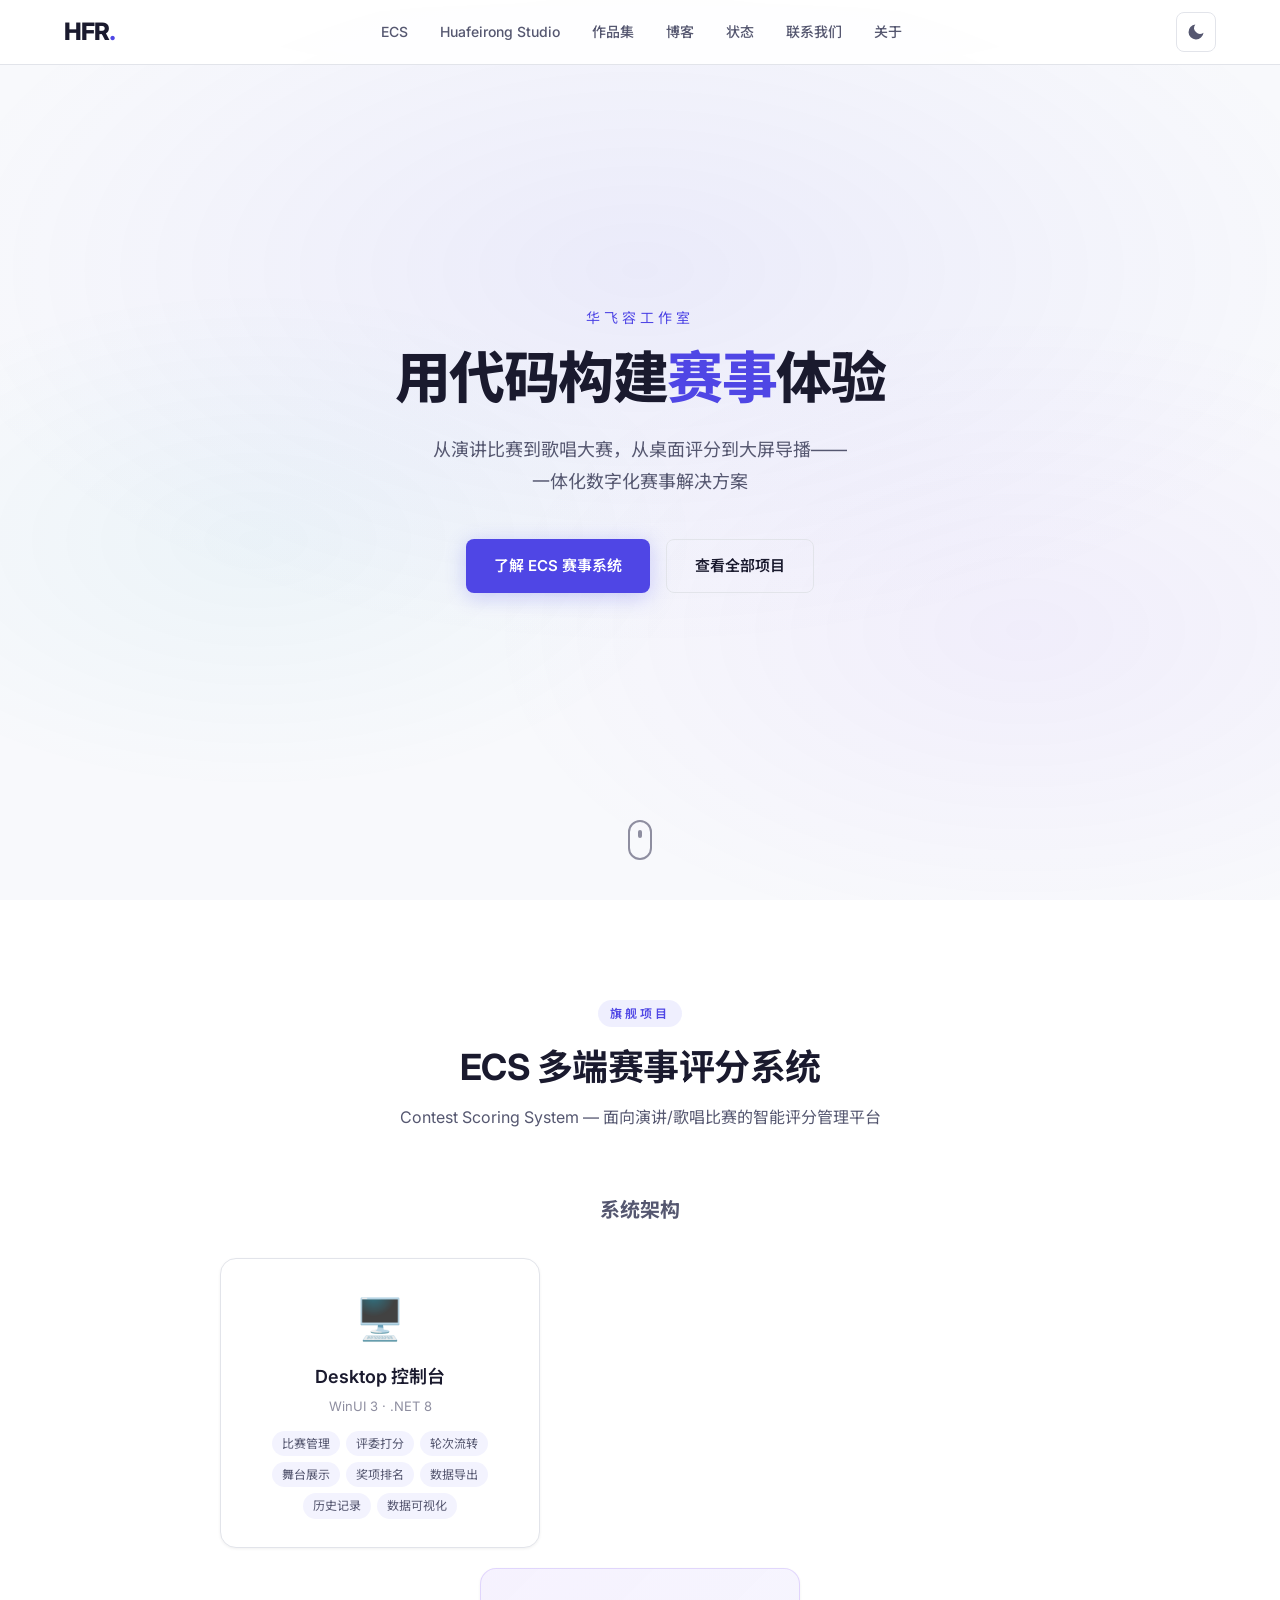
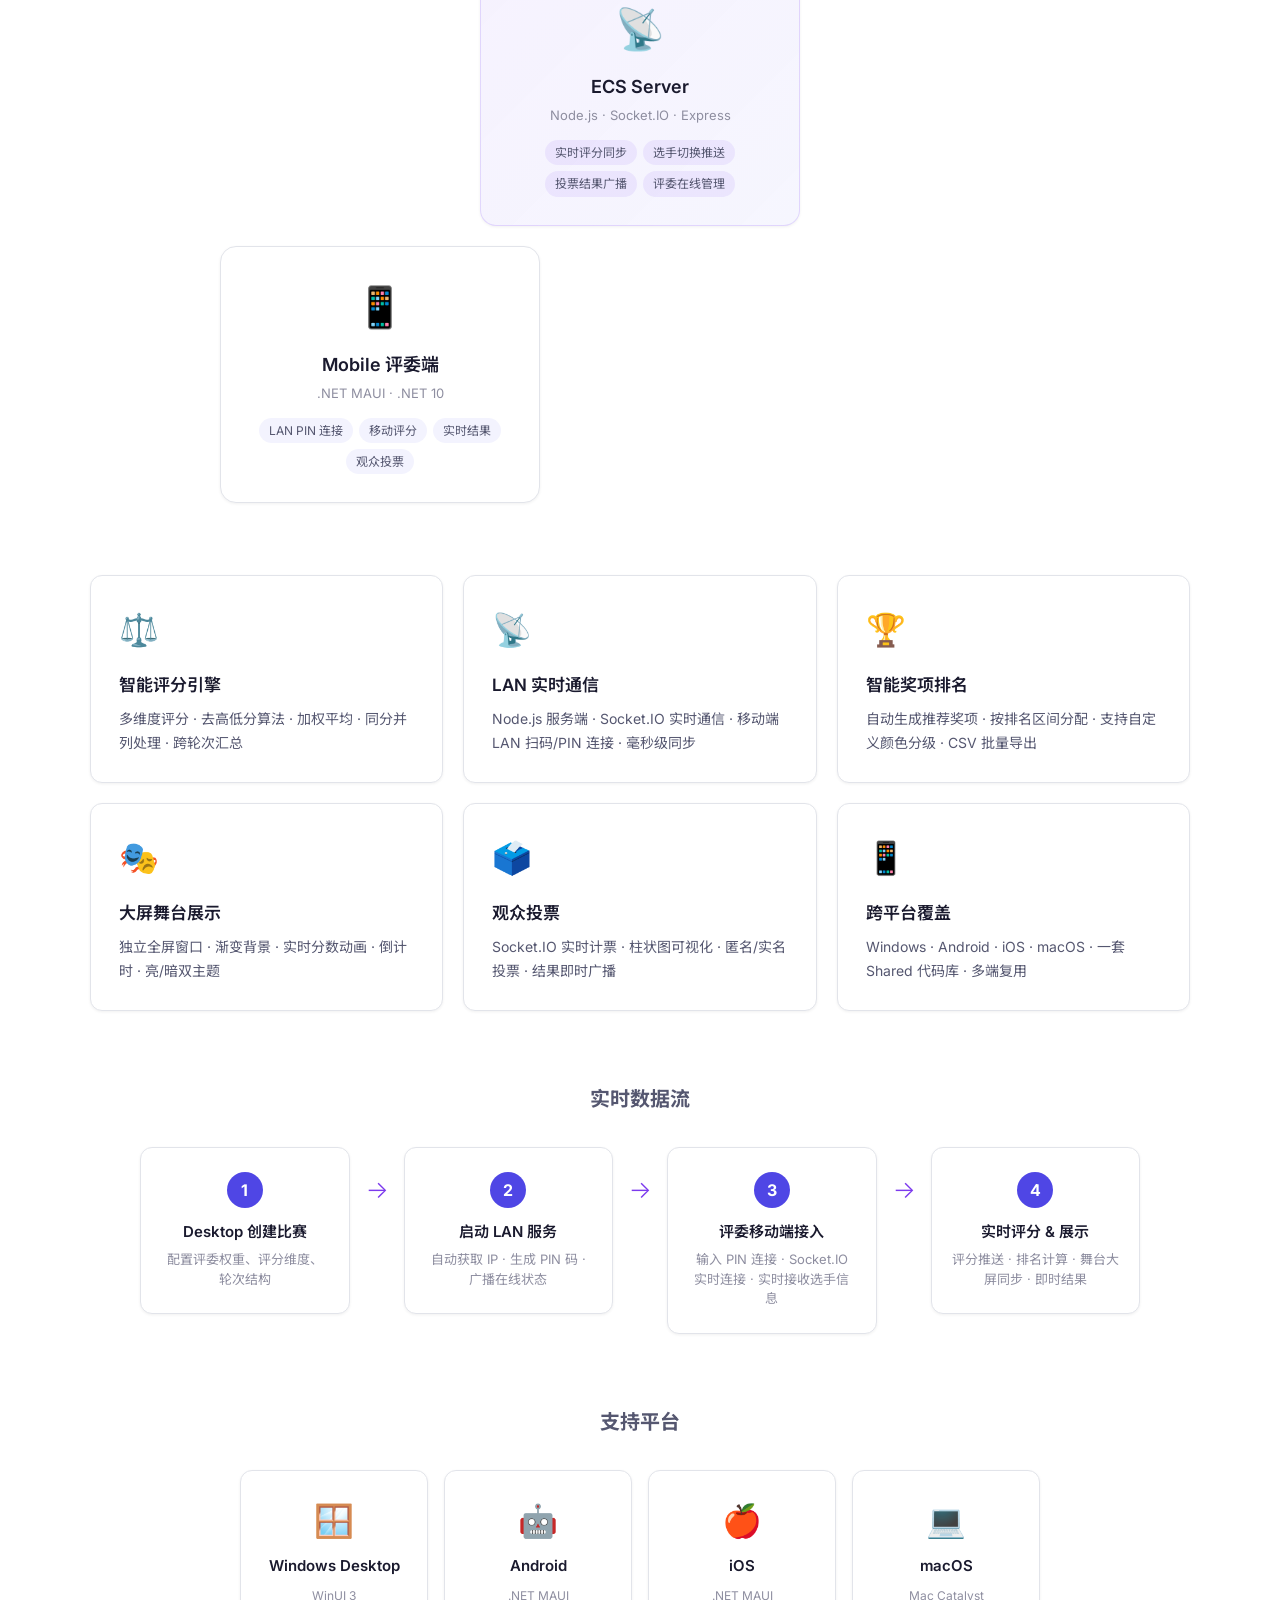
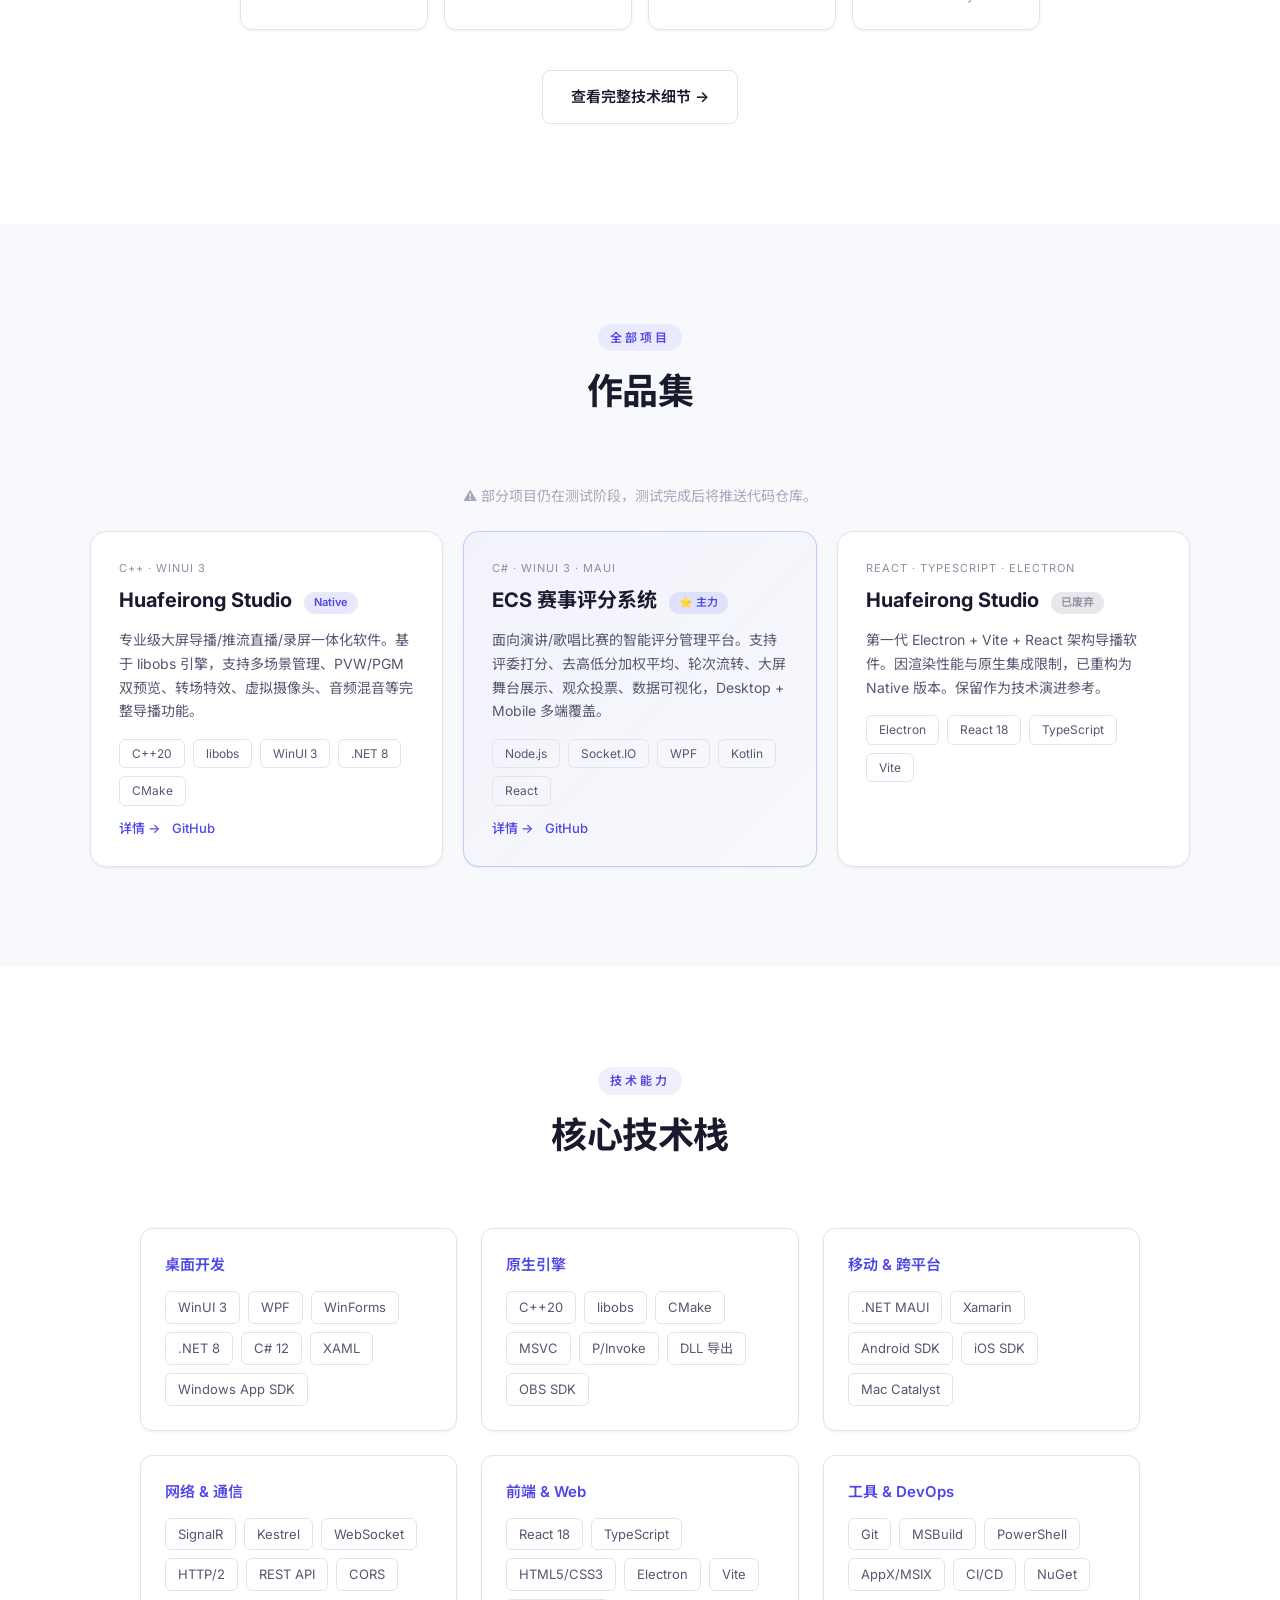
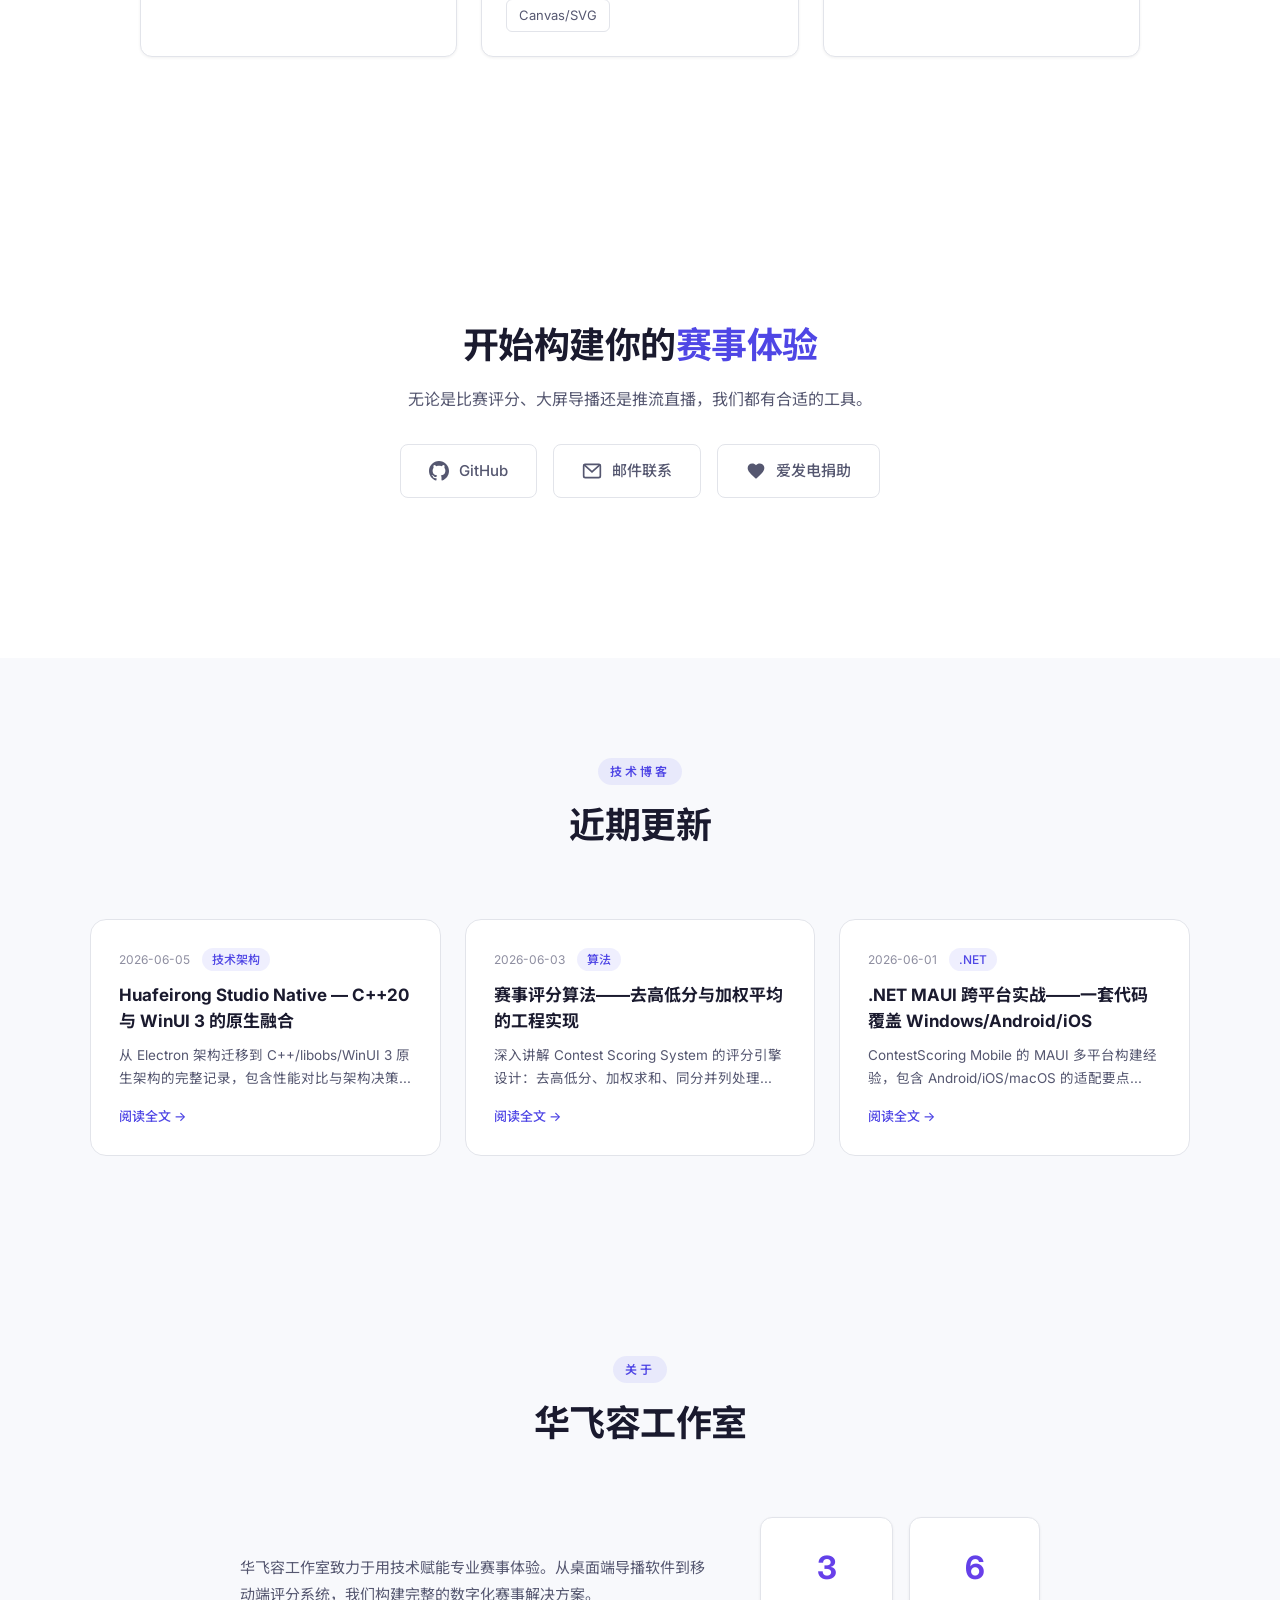
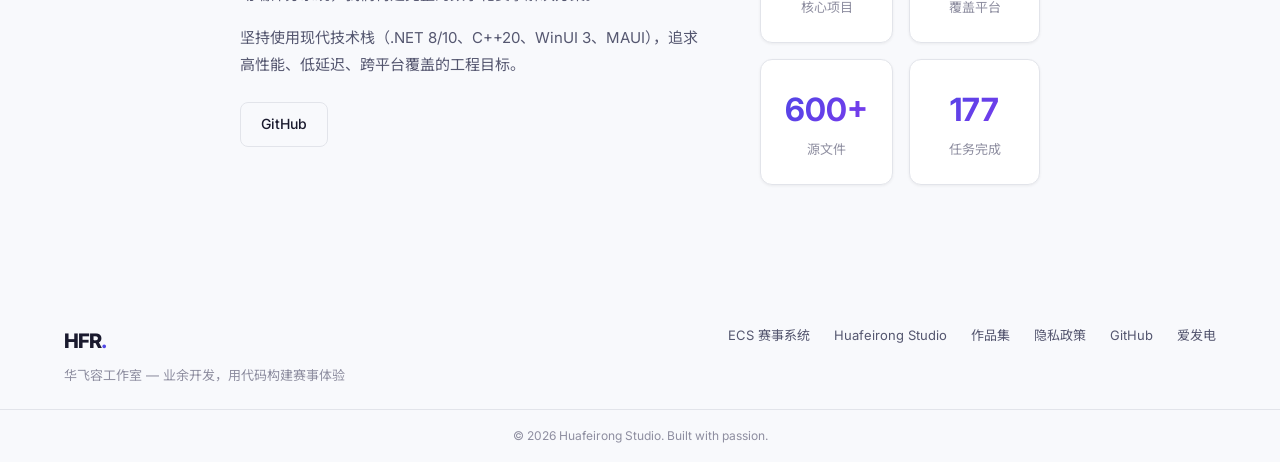
==== index.html @ 004c8f5c "fix: 更新所有 GitHub 链接为 huaronfei 账号，项目卡片添加 GitHub 链接" ====
﻿<!DOCTYPE html>
<html lang="zh-Hans-CN">
<head>
  <meta charset="UTF-8">
  <meta name="viewport" content="width=device-width, initial-scale=1.0">
  <meta name="theme-color" content="#6c63ff">
  <meta name="description" content="Huafeirong Studio — 华飞容工作室，业余开发的赛事评分系统 & 导播推流工具。ECS 多端评分、Huafeirong Studio 导播、跨平台覆盖。">
  <meta name="keywords" content="赛事评分,导播软件,ECS,Huafeirong Studio,WinUI 3,libobs,华飞容工作室">
  <meta name="author" content="Huafeirong Studio">
  <title>华飞容工作室 | Huafeirong Studio — 赛事数字化解决方案（业余开发）</title>

  <!-- Favicon -->
  <link rel="icon" type="image/svg+xml" href="assets/favicon.svg">
  <link rel="shortcut icon" href="/favicon.ico" type="image/x-icon">
  <link rel="apple-touch-icon" href="assets/icon-192x192.png">
  <link rel="manifest" href="/manifest.json">

  <!-- Open Graph -->
  <meta property="og:type" content="website">
  <meta property="og:title" content="华飞容工作室 | Huafeirong Studio">
  <meta property="og:description" content="业余开发的赛事评分系统 & 导播推流工具。ECS 多端评分、Huafeirong Studio 导播、跨平台覆盖。">
  <meta property="og:image" content="https://huafeirong.com/assets/og-image.svg">
  <meta property="og:url" content="https://huafeirong.com">
  <link rel="canonical" href="https://huafeirong.com">
  <meta property="og:site_name" content="Huafeirong Studio">

  <script type="application/ld+json">
  {
    "@context": "https://schema.org",
    "@type": "WebSite",
    "name": "华飞容工作室 | Huafeirong Studio",
    "url": "https://huafeirong.com",
    "description": "赛事数字化解决方案（业余开发）— 赛事评分系统 & 导播推流工具",
    "potentialAction": {
      "@type": "SearchAction",
      "target": "https://huafeirong.com/search?q={search_term_string}",
      "query-input": "required name=search_term_string"
    }
  }
  </script>

  <!-- Twitter Card -->
  <meta name="twitter:card" content="summary_large_image">
  <meta name="twitter:title" content="华飞容工作室 | Huafeirong Studio">
  <meta name="twitter:description" content="业余开发的赛事评分系统 & 导播推流工具。ECS 多端评分、Huafeirong Studio 导播。">
  <meta name="twitter:image" content="https://huafeirong.com/assets/og-image.svg">

  <link rel="stylesheet" href="css/style.css">
  <link rel="preconnect" href="https://fonts.googleapis.com">
  <link rel="preconnect" href="https://fonts.gstatic.com" crossorigin>
  <link href="https://fonts.googleapis.com/css2?family=Inter:wght@300;400;500;600;700;800&family=Noto+Sans+SC:wght@300;400;500;700;900&display=swap" rel="stylesheet">
</head>
<body>
  <!-- Navigation -->
  <nav id="nav">
    <div class="nav-inner">
      <a href="#hero" class="nav-logo">HFR<span class="accent">.</span></a>
      <div class="nav-links">
        <a href="ecs.html">ECS</a>
        <a href="studio.html">Huafeirong Studio</a>
        <a href="portfolio.html">作品集</a>
        <a href="blog/">博客</a>
        <a href="status.html">状态</a>
        <a href="contact.html">联系我们</a>
        <a href="#about">关于</a>
      </div>
      <button class="theme-toggle" id="themeToggle" aria-label="切换主题">
        <svg class="theme-icon-dark" width="20" height="20" viewBox="0 0 24 24" fill="none" stroke="currentColor" stroke-width="2"><circle cx="12" cy="12" r="5"/><line x1="12" y1="1" x2="12" y2="3"/><line x1="12" y1="21" x2="12" y2="23"/><line x1="4.22" y1="4.22" x2="5.64" y2="5.64"/><line x1="18.36" y1="18.36" x2="19.78" y2="19.78"/><line x1="1" y1="12" x2="3" y2="12"/><line x1="21" y1="12" x2="23" y2="12"/><line x1="4.22" y1="19.78" x2="5.64" y2="18.36"/><line x1="18.36" y1="5.64" x2="19.78" y2="4.22"/></svg>
        <svg class="theme-icon-light" width="20" height="20" viewBox="0 0 24 24" fill="currentColor" stroke="none"><path d="M21 12.79A9 9 0 1 1 11.21 3 7 7 0 0 0 21 12.79z"/></svg>
      </button>
      <button class="nav-toggle" id="navToggle" aria-label="菜单">
        <span></span><span></span><span></span>
      </button>
    </div>
  </nav>

  <!-- Hero -->
  <section id="hero">
    <div class="hero-bg"></div>
    <div class="hero-content">
      <p class="hero-greeting">华飞容工作室</p>
      <h1 class="hero-title">
        用代码构建<span class="gradient-text">赛事</span>体验
      </h1>
      <p class="hero-desc">
        从演讲比赛到歌唱大赛，从桌面评分到大屏导播——<br>
        一体化数字化赛事解决方案
      </p>
      <div class="hero-actions">
        <a href="ecs.html" class="btn-primary">了解 ECS 赛事系统</a>
        <a href="#projects" class="btn-secondary">查看全部项目</a>
      </div>
    </div>
    <div class="scroll-hint">
      <span></span>
    </div>
  </section>

  <!-- ECS Showcase -->
  <section id="ecs">
    <div class="section-header">
      <span class="section-tag">旗舰项目</span>
      <h2>ECS 多端赛事评分系统</h2>
      <p>Contest Scoring System — 面向演讲/歌唱比赛的智能评分管理平台</p>
    </div>

    <!-- Architecture Diagram -->
    <div class="ecs-arch">
      <h3>系统架构</h3>
      <div class="arch-diagram" id="archDiagram">
        <!-- Desktop -->
        <div class="arch-node arch-desktop">
          <div class="arch-icon">🖥️</div>
          <div class="arch-label">Desktop 控制台</div>
          <div class="arch-tech">WinUI 3 · .NET 8</div>
          <div class="arch-features">
            <span>比赛管理</span><span>评委打分</span><span>轮次流转</span>
            <span>舞台展示</span><span>奖项排名</span><span>数据导出</span>
            <span>历史记录</span><span>数据可视化</span>
          </div>
        </div>

        <!-- ECS Server -->
        <div class="arch-node arch-hub">
          <div class="arch-icon">📡</div>
          <div class="arch-label">ECS Server</div>
          <div class="arch-tech">Node.js · Socket.IO · Express</div>
          <div class="arch-features">
            <span>实时评分同步</span><span>选手切换推送</span>
            <span>投票结果广播</span><span>评委在线管理</span>
          </div>
        </div>

        <!-- Mobile -->
        <div class="arch-node arch-mobile">
          <div class="arch-icon">📱</div>
          <div class="arch-label">Mobile 评委端</div>
          <div class="arch-tech">.NET MAUI · .NET 10</div>
          <div class="arch-features">
            <span>LAN PIN 连接</span><span>移动评分</span>
            <span>实时结果</span><span>观众投票</span>
          </div>
        </div>

        <!-- Connections -->
        <svg class="arch-lines" viewBox="0 0 800 400" preserveAspectRatio="none">
          <path class="line-desktop-hub" d="M 210,200 Q 400,200 400,280" fill="none" stroke="url(#grad1)" stroke-width="2" stroke-dasharray="6,4"/>
          <path class="line-hub-mobile" d="M 400,320 Q 400,200 590,200" fill="none" stroke="url(#grad2)" stroke-width="2" stroke-dasharray="6,4"/>
          <defs>
            <linearGradient id="grad1" x1="0" y1="0" x2="1" y2="1">
              <stop offset="0%" stop-color="#6366f1"/>
              <stop offset="100%" stop-color="#8b5cf6"/>
            </linearGradient>
            <linearGradient id="grad2" x1="0" y1="0" x2="1" y2="0">
              <stop offset="0%" stop-color="#8b5cf6"/>
              <stop offset="100%" stop-color="#06b6d4"/>
            </linearGradient>
          </defs>
        </svg>
      </div>
    </div>

    <!-- Feature Grid -->
    <div class="ecs-features">
      <div class="feature-card">
        <div class="fc-icon">⚖️</div>
        <h4>智能评分引擎</h4>
        <p>多维度评分 · 去高低分算法 · 加权平均 · 同分并列处理 · 跨轮次汇总</p>
      </div>
      <div class="feature-card">
        <div class="fc-icon">📡</div>
        <h4>LAN 实时通信</h4>
        <p>Node.js 服务端 · Socket.IO 实时通信 · 移动端 LAN 扫码/PIN 连接 · 毫秒级同步</p>
      </div>
      <div class="feature-card">
        <div class="fc-icon">🏆</div>
        <h4>智能奖项排名</h4>
        <p>自动生成推荐奖项 · 按排名区间分配 · 支持自定义颜色分级 · CSV 批量导出</p>
      </div>
      <div class="feature-card">
        <div class="fc-icon">🎭</div>
        <h4>大屏舞台展示</h4>
        <p>独立全屏窗口 · 渐变背景 · 实时分数动画 · 倒计时 · 亮/暗双主题</p>
      </div>
      <div class="feature-card">
        <div class="fc-icon">🗳️</div>
        <h4>观众投票</h4>
        <p>Socket.IO 实时计票 · 柱状图可视化 · 匿名/实名投票 · 结果即时广播</p>
      </div>
      <div class="feature-card">
        <div class="fc-icon">📱</div>
        <h4>跨平台覆盖</h4>
        <p>Windows · Android · iOS · macOS · 一套 Shared 代码库 · 多端复用</p>
      </div>
    </div>

    <!-- Data Flow -->
    <div class="ecs-dataflow">
      <h3>实时数据流</h3>
      <div class="dataflow-timeline">
        <div class="df-step">
          <div class="df-num">1</div>
          <h4>Desktop 创建比赛</h4>
          <p>配置评委权重、评分维度、轮次结构</p>
        </div>
        <div class="df-arrow">→</div>
        <div class="df-step">
          <div class="df-num">2</div>
          <h4>启动 LAN 服务</h4>
          <p>自动获取 IP · 生成 PIN 码 · 广播在线状态</p>
        </div>
        <div class="df-arrow">→</div>
        <div class="df-step">
          <div class="df-num">3</div>
          <h4>评委移动端接入</h4>
          <p>输入 PIN 连接 · Socket.IO 实时连接 · 实时接收选手信息</p>
        </div>
        <div class="df-arrow">→</div>
        <div class="df-step">
          <div class="df-num">4</div>
          <h4>实时评分 & 展示</h4>
          <p>评分推送 · 排名计算 · 舞台大屏同步 · 即时结果</p>
        </div>
      </div>
    </div>

    <!-- Platform Matrix -->
    <div class="ecs-platforms">
      <h3>支持平台</h3>
      <div class="platform-grid">
        <div class="platform-item done">
          <div class="pl-icon">🪟</div>
          <span>Windows Desktop</span><small>WinUI 3</small>
        </div>
        <div class="platform-item done">
          <div class="pl-icon">🤖</div>
          <span>Android</span><small>.NET MAUI</small>
        </div>
        <div class="platform-item done">
          <div class="pl-icon">🍎</div>
          <span>iOS</span><small>.NET MAUI</small>
        </div>
        <div class="platform-item done">
          <div class="pl-icon">💻</div>
          <span>macOS</span><small>Mac Catalyst</small>
        </div>
      </div>
    </div>

    <div style="text-align:center; margin-top:40px">
      <a href="ecs.html" class="btn-secondary">查看完整技术细节 →</a>
    </div>
  </section>

  <!-- Projects -->
  <section id="projects">
    <div class="section-header">
      <span class="section-tag">全部项目</span>
      <h2>作品集</h2>
    </div>
    <p style="text-align:center;color:#9898b0;font-size:14px;margin:8px 0 24px;opacity:0.85">⚠️ 部分项目仍在测试阶段，测试完成后将推送代码仓库。</p>

    <div class="project-cards">
      <div class="project-card">
        <div class="pc-header">
          <div class="pc-tag">C++ · WinUI 3</div>
          <h3>Huafeirong Studio</h3>
          <span class="pc-badge">Native</span>
        </div>
        <p>专业级大屏导播/推流直播/录屏一体化软件。基于 libobs 引擎，支持多场景管理、PVW/PGM 双预览、转场特效、虚拟摄像头、音频混音等完整导播功能。</p>
        <div class="pc-stack">
          <span>C++20</span><span>libobs</span><span>WinUI 3</span><span>.NET 8</span><span>CMake</span>
        </div>
        <div class="pc-links">
          <a href="studio.html">详情 →</a>
          <a href="https://github.com/huarongfei/huafeirong-native" target="_blank">GitHub</a>
        </div>
      </div>

      <div class="project-card featured">
        <div class="pc-header">
          <div class="pc-tag">C# · WinUI 3 · MAUI</div>
          <h3>ECS 赛事评分系统</h3>
          <span class="pc-badge">⭐ 主力</span>
        </div>
        <p>面向演讲/歌唱比赛的智能评分管理平台。支持评委打分、去高低分加权平均、轮次流转、大屏舞台展示、观众投票、数据可视化，Desktop + Mobile 多端覆盖。</p>
        <div class="pc-stack">
          <span>Node.js</span><span>Socket.IO</span><span>WPF</span><span>Kotlin</span><span>React</span>
        </div>
        <div class="pc-links">
          <a href="ecs.html">详情 →</a>
          <a href="https://github.com/huarongfei/EventControlSystem" target="_blank">GitHub</a>
        </div>
      </div>

      <div class="project-card">
        <div class="pc-header">
          <div class="pc-tag">React · TypeScript · Electron</div>
          <h3>Huafeirong Studio</h3>
          <span class="pc-badge old">已废弃</span>
        </div>
        <p>第一代 Electron + Vite + React 架构导播软件。因渲染性能与原生集成限制，已重构为 Native 版本。保留作为技术演进参考。</p>
        <div class="pc-stack">
          <span>Electron</span><span>React 18</span><span>TypeScript</span><span>Vite</span>
        </div>
      </div>
    </div>
  </section>

  <!-- Tech Stack -->
  <section id="tech">
    <div class="section-header">
      <span class="section-tag">技术能力</span>
      <h2>核心技术栈</h2>
    </div>
    <div class="tech-grid">
      <div class="tech-group">
        <h4>桌面开发</h4>
        <div class="tech-items">
          <span>WinUI 3</span><span>WPF</span><span>WinForms</span><span>.NET 8</span>
          <span>C# 12</span><span>XAML</span><span>Windows App SDK</span>
        </div>
      </div>
      <div class="tech-group">
        <h4>原生引擎</h4>
        <div class="tech-items">
          <span>C++20</span><span>libobs</span><span>CMake</span><span>MSVC</span>
          <span>P/Invoke</span><span>DLL 导出</span><span>OBS SDK</span>
        </div>
      </div>
      <div class="tech-group">
        <h4>移动 & 跨平台</h4>
        <div class="tech-items">
          <span>.NET MAUI</span><span>Xamarin</span><span>Android SDK</span>
          <span>iOS SDK</span><span>Mac Catalyst</span>
        </div>
      </div>
      <div class="tech-group">
        <h4>网络 & 通信</h4>
        <div class="tech-items">
          <span>SignalR</span><span>Kestrel</span><span>WebSocket</span>
          <span>HTTP/2</span><span>REST API</span><span>CORS</span>
        </div>
      </div>
      <div class="tech-group">
        <h4>前端 & Web</h4>
        <div class="tech-items">
          <span>React 18</span><span>TypeScript</span><span>HTML5/CSS3</span>
          <span>Electron</span><span>Vite</span><span>Canvas/SVG</span>
        </div>
      </div>
      <div class="tech-group">
        <h4>工具 & DevOps</h4>
        <div class="tech-items">
          <span>Git</span><span>MSBuild</span><span>PowerShell</span>
          <span>AppX/MSIX</span><span>CI/CD</span><span>NuGet</span>
        </div>
      </div>
    </div>
  </section>

  <!-- Contact CTA -->
  <section id="contact">
    <div class="contact-cta">
      <h2>开始构建你的<span class="gradient-text">赛事体验</span></h2>
      <p>无论是比赛评分、大屏导播还是推流直播，我们都有合适的工具。</p>
      <div class="contact-links">
        <a href="https://github.com/huarongfei" target="_blank" class="contact-link">
          <svg width="20" height="20" viewBox="0 0 24 24" fill="currentColor"><path d="M12 0c-6.626 0-12 5.373-12 12 0 5.302 3.438 9.8 8.207 11.387.599.111.793-.261.793-.577v-2.234c-3.338.726-4.033-1.416-4.033-1.416-.546-1.387-1.333-1.756-1.333-1.756-1.089-.745.083-.729.083-.729 1.205.084 1.839 1.237 1.839 1.237 1.07 1.834 2.807 1.304 3.492.997.107-.775.418-1.305.762-1.604-2.665-.305-5.467-1.334-5.467-5.931 0-1.311.469-2.381 1.236-3.221-.124-.303-.535-1.524.117-3.176 0 0 1.008-.322 3.301 1.23.957-.266 1.983-.399 3.003-.404 1.02.005 2.047.138 3.006.404 2.291-1.552 3.297-1.23 3.297-1.23.653 1.653.242 2.874.118 3.176.77.84 1.235 1.911 1.235 3.221 0 4.609-2.807 5.624-5.479 5.921.43.372.823 1.102.823 2.222v3.293c0 .319.192.694.801.576 4.765-1.589 8.199-6.086 8.199-11.386 0-6.627-5.373-12-12-12z"/></svg>
          GitHub
        </a>
        <a href="mailto:koudaima@huafeirong.com" class="contact-link">
          <svg width="20" height="20" viewBox="0 0 24 24" fill="none" stroke="currentColor" stroke-width="2"><rect x="2" y="4" width="20" height="16" rx="2"/><path d="M22 4L12 13 2 4"/></svg>
          邮件联系
        </a>
        <a href="https://ifdian.net/a/huafeirong" target="_blank" class="contact-link">
          <svg width="20" height="20" viewBox="0 0 24 24" fill="currentColor"><path d="M12 21.35l-1.45-1.32C5.4 15.36 2 12.28 2 8.5 2 5.42 4.42 3 7.5 3c1.74 0 3.41.81 4.5 2.09C13.09 3.81 14.76 3 16.5 3 19.58 3 22 5.42 22 8.5c0 3.78-3.4 6.86-8.55 11.54L12 21.35z"/></svg>
          爱发电捐助
        </a>
      </div>
    </div>
  </section>

  <!-- Blog -->
  <section id="blog">
    <div class="section-header">
      <span class="section-tag">技术博客</span>
      <h2>近期更新</h2>
    </div>
    <div class="blog-grid">
      <a href="blog/huafeirong-native-architecture.html" class="blog-card">
        <div class="bc-meta">
          <span class="bc-date">2026-06-05</span>
          <span class="bc-tag">技术架构</span>
        </div>
        <h3 class="bc-title">Huafeirong Studio Native — C++20 与 WinUI 3 的原生融合</h3>
        <p class="bc-excerpt">从 Electron 架构迁移到 C++/libobs/WinUI 3 原生架构的完整记录，包含性能对比与架构决策...</p>
        <span class="bc-read">阅读全文 →</span>
      </a>
      <a href="blog/scoring-algorithm.html" class="blog-card">
        <div class="bc-meta">
          <span class="bc-date">2026-06-03</span>
          <span class="bc-tag">算法</span>
        </div>
        <h3 class="bc-title">赛事评分算法——去高低分与加权平均的工程实现</h3>
        <p class="bc-excerpt">深入讲解 Contest Scoring System 的评分引擎设计：去高低分、加权求和、同分并列处理...</p>
        <span class="bc-read">阅读全文 →</span>
      </a>
      <a href="blog/dotnet-maui-cross-platform.html" class="blog-card">
        <div class="bc-meta">
          <span class="bc-date">2026-06-01</span>
          <span class="bc-tag">.NET</span>
        </div>
        <h3 class="bc-title">.NET MAUI 跨平台实战——一套代码覆盖 Windows/Android/iOS</h3>
        <p class="bc-excerpt">ContestScoring Mobile 的 MAUI 多平台构建经验，包含 Android/iOS/macOS 的适配要点...</p>
        <span class="bc-read">阅读全文 →</span>
      </a>
    </div>
  </section>

  <!-- About -->
  <section id="about">
    <div class="section-header">
      <span class="section-tag">关于</span>
      <h2>华飞容工作室</h2>
    </div>
    <div class="about-content">
      <div class="about-text">
        <p>华飞容工作室致力于用技术赋能专业赛事体验。从桌面端导播软件到移动端评分系统，我们构建完整的数字化赛事解决方案。</p>
        <p>坚持使用现代技术栈（.NET 8/10、C++20、WinUI 3、MAUI），追求高性能、低延迟、跨平台覆盖的工程目标。</p>
        <div class="about-links">
          <a href="https://github.com/huarongfei" target="_blank" class="about-link">GitHub</a>
        </div>
      </div>
      <div class="about-stats">
        <div class="stat"><strong>3</strong><span>核心项目</span></div>
        <div class="stat"><strong>6</strong><span>覆盖平台</span></div>
        <div class="stat"><strong>600+</strong><span>源文件</span></div>
        <div class="stat"><strong>177</strong><span>任务完成</span></div>
      </div>
    </div>
  </section>

  <!-- Footer -->
  <footer>
    <div class="footer-inner">
      <div class="footer-brand">
        <span class="footer-logo">HFR<span class="accent">.</span></span>
        <p>华飞容工作室 — 业余开发，用代码构建赛事体验</p>
      </div>
      <div class="footer-links">
        <a href="ecs.html">ECS 赛事系统</a>
        <a href="studio.html">Huafeirong Studio</a>
        <a href="portfolio.html">作品集</a>
        <a href="privacy.html">隐私政策</a>
        <a href="https://github.com/huarongfei" target="_blank">GitHub</a>
        <a href="https://ifdian.net/a/huafeirong" target="_blank">爱发电</a>
      </div>
    </div>
    <div class="footer-bottom">
      <p>&copy; 2026 Huafeirong Studio. Built with passion.</p>
    </div>
  </footer>

  <script src="js/main.js"></script>
</body>
</html>
---- css/style.css ----
/* === Reset & Base === */
*, *::before, *::after { box-sizing: border-box; margin: 0; padding: 0; }

:root {
  --bg-primary: #0a0a0f;
  --bg-secondary: #111118;
  --bg-card: #16161f;
  --bg-card-hover: #1c1c28;
  --border: #252536;
  --text-primary: #e8e8ed;
  --text-secondary: #9898b0;
  --text-muted: #686880;
  --accent: #6366f1;
  --accent2: #8b5cf6;
  --accent3: #06b6d4;
  --accent4: #f59e0b;
  --green: #22c55e;
  --red: #ef4444;
  --radius: 12px;
  --radius-lg: 16px;
  --font: 'Inter', 'Noto Sans SC', -apple-system, sans-serif;
}

@media (prefers-reduced-motion: no-preference) {
  html { scroll-behavior: smooth; }
}

body {
  font-family: var(--font);
  background: var(--bg-primary);
  color: var(--text-primary);
  line-height: 1.6;
  overflow-x: hidden;
}

a { color: inherit; text-decoration: none; }
img { max-width: 100%; display: block; }

/* === Navigation === */
#nav {
  position: fixed; top: 0; left: 0; right: 0; z-index: 100;
  background: rgba(10,10,15,0.85); backdrop-filter: blur(20px);
  border-bottom: 1px solid var(--border);
  transition: transform 0.3s;
}
#nav.hidden { transform: translateY(-100%); }

.nav-inner {
  max-width: 1200px; margin: 0 auto; padding: 0 24px;
  height: 64px; display: flex; align-items: center; justify-content: space-between;
}
.nav-logo {
  font-size: 24px; font-weight: 800; letter-spacing: -1px;
}
.nav-logo .accent { color: var(--accent); }
.nav-links { display: flex; gap: 32px; }
.nav-links a {
  font-size: 14px; font-weight: 500; color: var(--text-secondary);
  transition: color 0.2s; position: relative;
}
.nav-links a:hover, .nav-links a.active { color: var(--text-primary); }
.nav-links a.active::after {
  content: ''; position: absolute; bottom: -4px; left: 0; right: 0;
  height: 2px; background: var(--accent); border-radius: 1px;
}

.nav-toggle { display: none; background: none; border: none; cursor: pointer; flex-direction: column; gap: 5px; }
.nav-toggle span { display: block; width: 24px; height: 2px; background: var(--text-primary); border-radius: 1px; transition: 0.3s; }

/* === Hero === */
#hero {
  min-height: 100vh; display: flex; align-items: center; justify-content: center;
  position: relative; overflow: hidden; padding: 100px 24px;
}
.hero-bg {
  position: absolute; inset: 0;
  background: radial-gradient(80% 60% at 50% 30%, rgba(99,102,241,0.12), transparent 70%),
              radial-gradient(60% 50% at 80% 70%, rgba(139,92,246,0.08), transparent 70%),
              radial-gradient(50% 40% at 20% 60%, rgba(6,182,212,0.06), transparent 70%);
}
.hero-content { position: relative; z-index: 1; text-align: center; max-width: 720px; }
.hero-greeting { font-size: 14px; color: var(--accent); text-transform: uppercase; letter-spacing: 4px; margin-bottom: 16px; }
.hero-title { font-size: 56px; font-weight: 800; line-height: 1.15; margin-bottom: 24px; letter-spacing: -1.5px; }
.gradient-text {
  background: linear-gradient(135deg, var(--accent), var(--accent2), var(--accent3));
  -webkit-background-clip: text; -webkit-text-fill-color: transparent; background-clip: text;
}
.hero-desc { font-size: 18px; color: var(--text-secondary); line-height: 1.8; margin-bottom: 40px; }

.hero-actions { display: flex; gap: 16px; justify-content: center; flex-wrap: wrap; }
.btn-primary, .btn-secondary {
  display: inline-flex; align-items: center; padding: 14px 28px; border-radius: 8px;
  font-size: 15px; font-weight: 600; transition: all 0.25s; cursor: pointer;
}
.btn-primary { background: var(--accent); color: #fff; box-shadow: 0 4px 20px rgba(99,102,241,0.3); }
.btn-primary:hover { background: #7577f5; transform: translateY(-1px); box-shadow: 0 6px 28px rgba(99,102,241,0.4); }
.btn-secondary {
  background: transparent; color: var(--text-primary); border: 1.5px solid var(--border);
}
.btn-secondary:hover { border-color: var(--accent); color: var(--accent); }

.scroll-hint {
  position: absolute; bottom: 40px; left: 50%; transform: translateX(-50%);
  display: flex; flex-direction: column; align-items: center; gap: 8px; animation: bounce 2s infinite;
}
.scroll-hint span {
  width: 24px; height: 40px; border: 2px solid var(--text-muted); border-radius: 12px; position: relative;
}
.scroll-hint span::after {
  content: ''; position: absolute; top: 8px; left: 50%; transform: translateX(-50%);
  width: 4px; height: 8px; background: var(--text-muted); border-radius: 2px; animation: scroll-dot 2s infinite;
}
@keyframes bounce { 0%,100%{transform:translateX(-50%) translateY(0)} 50%{transform:translateX(-50%) translateY(8px)} }
@keyframes scroll-dot { 0%,100%{opacity:1;top:8px} 50%{opacity:0;top:20px} }

/* === Section Common === */
section { padding: 100px 24px; }
.section-header { text-align: center; margin-bottom: 64px; }
.section-tag {
  display: inline-block; font-size: 12px; font-weight: 600; color: var(--accent);
  text-transform: uppercase; letter-spacing: 3px; margin-bottom: 12px;
  padding: 4px 12px; background: rgba(99,102,241,0.1); border-radius: 100px;
}
.section-header h2 { font-size: 36px; font-weight: 700; letter-spacing: -0.5px; margin-bottom: 8px; }
.section-header p { color: var(--text-secondary); font-size: 16px; max-width: 560px; margin: 0 auto; }

/* === ECS Architecture === */
#ecs { background: var(--bg-secondary); }

.ecs-arch { max-width: 1000px; margin: 0 auto 72px; }
.ecs-arch h3, .ecs-dataflow h3, .ecs-platforms h3 {
  text-align: center; font-size: 20px; margin-bottom: 32px; color: var(--text-secondary);
}

.arch-diagram {
  display: grid; grid-template-columns: 1fr auto 1fr; grid-template-rows: auto auto;
  gap: 20px; align-items: center; justify-items: center; position: relative;
}

.arch-node {
  background: var(--bg-card); border: 1px solid var(--border); border-radius: var(--radius-lg);
  padding: 28px 24px; text-align: center; transition: transform 0.3s, border-color 0.3s;
  min-width: 240px; max-width: 320px;
}
.arch-node:hover { transform: translateY(-4px); }
.arch-desktop:hover { border-color: var(--accent); }
.arch-hub:hover { border-color: var(--accent2); }
.arch-mobile:hover { border-color: var(--accent3); }

.arch-icon { font-size: 40px; margin-bottom: 12px; }
.arch-label { font-size: 18px; font-weight: 600; margin-bottom: 4px; }
.arch-tech { font-size: 13px; color: var(--text-muted); margin-bottom: 14px; }
.arch-features { display: flex; flex-wrap: wrap; gap: 6px; justify-content: center; }
.arch-features span {
  font-size: 12px; padding: 3px 10px; background: rgba(99,102,241,0.08);
  border-radius: 100px; color: var(--text-secondary);
}

.arch-hub {
  grid-column: 1 / -1; justify-self: center;
  background: linear-gradient(135deg, rgba(139,92,246,0.08), rgba(99,102,241,0.06));
  border-color: rgba(139,92,246,0.2);
}
.arch-hub .arch-features span { background: rgba(139,92,246,0.1); }

.arch-lines { display: none; } /* SVG overlay only needed on larger screens */

/* === ECS Features === */
.ecs-features {
  max-width: 1100px; margin: 0 auto 72px;
  display: grid; grid-template-columns: repeat(auto-fit, minmax(300px, 1fr)); gap: 20px;
}

.feature-card {
  background: var(--bg-card); border: 1px solid var(--border); border-radius: var(--radius);
  padding: 28px; transition: all 0.3s;
}
.feature-card:hover {
  border-color: rgba(99,102,241,0.3); transform: translateY(-2px);
  box-shadow: 0 8px 30px rgba(0,0,0,0.3);
}
.fc-icon { font-size: 32px; margin-bottom: 16px; }
.feature-card h4 { font-size: 17px; font-weight: 600; margin-bottom: 8px; }
.feature-card p { font-size: 14px; color: var(--text-secondary); line-height: 1.7; }

/* === Data Flow === */
.ecs-dataflow { max-width: 1000px; margin: 0 auto 72px; }

.dataflow-timeline {
  display: flex; align-items: flex-start; justify-content: center; flex-wrap: wrap;
  gap: 16px;
}
.df-step {
  background: var(--bg-card); border: 1px solid var(--border); border-radius: var(--radius);
  padding: 24px 20px; text-align: center; flex: 1; min-width: 180px; max-width: 220px;
}
.df-num {
  width: 36px; height: 36px; border-radius: 50%; background: var(--accent);
  display: flex; align-items: center; justify-content: center;
  font-weight: 700; font-size: 16px; color: #fff; margin: 0 auto 12px;
}
.df-step h4 { font-size: 15px; font-weight: 600; margin-bottom: 6px; }
.df-step p { font-size: 13px; color: var(--text-muted); line-height: 1.5; }
.df-arrow {
  font-size: 24px; color: var(--accent2); font-weight: 300;
  display: flex; align-items: center; padding-top: 24px;
}

/* === Platforms === */
.ecs-platforms { max-width: 800px; margin: 0 auto; }

.platform-grid { display: grid; grid-template-columns: repeat(4, 1fr); gap: 16px; }
.platform-item {
  background: var(--bg-card); border: 1px solid var(--border); border-radius: var(--radius);
  padding: 24px 16px; text-align: center; transition: all 0.3s;
  display: flex; flex-direction: column; align-items: center; gap: 8px;
}
.platform-item:hover { border-color: var(--green); }
.pl-icon { font-size: 32px; }
.platform-item span { font-size: 15px; font-weight: 600; }
.platform-item small { font-size: 12px; color: var(--text-muted); }

/* === Projects === */
#projects { background: var(--bg-primary); }

.project-cards { max-width: 1100px; margin: 0 auto; display: grid; grid-template-columns: repeat(auto-fit, minmax(320px, 1fr)); gap: 20px; }

.pc-header { margin-bottom: 12px; }
.pc-tag { font-size: 11px; color: var(--text-muted); text-transform: uppercase; letter-spacing: 1px; margin-bottom: 6px; }
.pc-header h3 { font-size: 20px; font-weight: 700; display: inline; }
.pc-badge {
  display: inline-block; font-size: 11px; font-weight: 600; padding: 2px 10px;
  border-radius: 100px; margin-left: 8px; vertical-align: middle;
  background: rgba(99,102,241,0.15); color: var(--accent);
}
.pc-badge.old { background: rgba(104,104,128,0.15); color: var(--text-muted); }

.project-card p { font-size: 14px; color: var(--text-secondary); line-height: 1.7; margin-bottom: 16px; }

.pc-stack { display: flex; flex-wrap: wrap; gap: 8px; }
.pc-stack span {
  font-size: 12px; padding: 4px 12px; background: rgba(255,255,255,0.04);
  border: 1px solid var(--border); border-radius: 6px; color: var(--text-secondary);
}

/* === Tech Stack === */
#tech { background: var(--bg-secondary); }

.tech-grid { max-width: 1000px; margin: 0 auto; display: grid; grid-template-columns: repeat(auto-fit, minmax(280px, 1fr)); gap: 24px; }

.tech-group { background: var(--bg-card); border: 1px solid var(--border); border-radius: var(--radius); padding: 24px; }
.tech-group h4 { font-size: 15px; font-weight: 600; margin-bottom: 14px; color: var(--accent); }
.tech-items { display: flex; flex-wrap: wrap; gap: 8px; }
.tech-items span {
  font-size: 13px; padding: 5px 12px; background: rgba(255,255,255,0.03);
  border: 1px solid var(--border); border-radius: 6px; color: var(--text-secondary);
}

/* === About === */
#about { background: var(--bg-primary); }
.about-content {
  max-width: 800px; margin: 0 auto; display: grid; grid-template-columns: 1fr 280px; gap: 48px; align-items: center;
}
.about-text p { color: var(--text-secondary); font-size: 15px; line-height: 1.8; margin-bottom: 16px; }
.about-links { margin-top: 24px; }
.about-link {
  display: inline-flex; align-items: center; gap: 8px; padding: 10px 20px;
  border: 1px solid var(--border); border-radius: 8px; font-size: 14px; font-weight: 500;
  transition: all 0.25s;
}
.about-link:hover { border-color: var(--accent); color: var(--accent); }

.about-stats { display: grid; grid-template-columns: 1fr 1fr; gap: 16px; }
.stat { background: var(--bg-card); border: 1px solid var(--border); border-radius: var(--radius); padding: 24px; text-align: center; }
.stat strong {
  display: block; font-size: 32px; font-weight: 700;
  background: linear-gradient(135deg, var(--accent), var(--accent2));
  -webkit-background-clip: text; -webkit-text-fill-color: transparent; background-clip: text;
}
.stat span { font-size: 13px; color: var(--text-muted); margin-top: 4px; display: block; }

/* === Contact CTA === */
#contact { background: var(--bg-secondary); }
.contact-cta {
  max-width: 600px; margin: 0 auto; text-align: center; padding: 60px 24px;
}
.contact-cta h2 { font-size: 36px; font-weight: 700; margin-bottom: 12px; letter-spacing: -0.5px; }
.contact-cta p { color: var(--text-secondary); font-size: 16px; margin-bottom: 32px; }
.contact-links { display: flex; gap: 16px; justify-content: center; flex-wrap: wrap; }
.contact-link {
  display: inline-flex; align-items: center; gap: 10px; padding: 14px 28px;
  border: 1px solid var(--border); border-radius: 8px; font-size: 15px; font-weight: 500;
  transition: all 0.25s; color: var(--text-secondary);
}
.contact-link:hover { border-color: var(--accent); color: var(--accent); transform: translateY(-1px); }
.contact-link svg { flex-shrink: 0; }

/* === Footer Enhanced === */
.footer-inner {
  max-width: 1200px; margin: 0 auto; padding: 40px 24px 24px;
  display: flex; justify-content: space-between; align-items: flex-start;
  flex-wrap: wrap; gap: 32px;
}
.footer-brand .footer-logo { font-size: 20px; font-weight: 800; letter-spacing: -1px; }
.footer-brand .footer-logo .accent { color: var(--accent); }
.footer-brand p { font-size: 13px; color: var(--text-muted); margin-top: 8px; }
.footer-links { display: flex; gap: 24px; }
.footer-links a { font-size: 13px; color: var(--text-secondary); transition: color 0.2s; }
.footer-links a:hover { color: var(--accent); }
.footer-bottom { border-top: 1px solid var(--border); padding: 16px 24px; text-align: center; }
.footer-bottom p { color: var(--text-muted); font-size: 12px; }

/* === Project Card === */
.project-card {
  display: block; color: inherit; text-decoration: none;
  background: var(--bg-card); border: 1px solid var(--border); border-radius: var(--radius-lg);
  padding: 28px; transition: all 0.3s;
}
.project-card:hover { border-color: rgba(99,102,241,0.2); transform: translateY(-2px); }
.project-card.featured { border-color: rgba(99,102,241,0.3); background: linear-gradient(135deg, rgba(99,102,241,0.04), transparent); }
.project-card.featured:hover { border-color: var(--accent); }
.pc-links { display: flex; gap: 12px; margin-top: 12px; }
.pc-links a { font-size: 13px; color: var(--accent); text-decoration: none; font-weight: 500; }
.pc-links a:hover { text-decoration: underline; }

/* === Responsive === */
@media (max-width: 900px) {
  .hero-title { font-size: 36px; }
  .hero-desc { font-size: 16px; }
  .nav-links { display: none; }
  .nav-toggle { display: flex; }
  .arch-diagram { grid-template-columns: 1fr; }
  .arch-lines { display: none; }
  .arch-hub { grid-column: auto; }
  .dataflow-timeline { flex-direction: column; align-items: center; }
  .df-arrow { transform: rotate(90deg); padding-top: 0; }
  .df-step { max-width: 100%; }
  .platform-grid { grid-template-columns: repeat(2, 1fr); }
  .about-content { grid-template-columns: 1fr; }
  .about-stats { grid-template-columns: repeat(4, 1fr); }
}

@media (max-width: 600px) {
  .hero-actions { flex-direction: column; align-items: center; }
  .section-header h2 { font-size: 28px; }
  .project-cards { grid-template-columns: 1fr; }
  .ecs-features { grid-template-columns: 1fr; }
  .platform-grid { grid-template-columns: 1fr 1fr; }
  .about-stats { grid-template-columns: 1fr 1fr; }
}

/* === Theme Toggle Button === */
.theme-toggle {
  background: none; border: 1.5px solid var(--border); border-radius: 8px;
  width: 40px; height: 40px; display: flex; align-items: center; justify-content: center;
  cursor: pointer; color: var(--text-secondary); transition: all 0.25s; position: relative;
  margin-left: 8px;
}
.theme-toggle:hover { border-color: var(--accent); color: var(--accent); }
.theme-toggle svg { width: 20px; height: 20px; position: absolute; transition: all 0.35s; }
.theme-toggle .theme-icon-dark { opacity: 1; transform: rotate(0deg) scale(1); }
.theme-toggle .theme-icon-light { opacity: 0; transform: rotate(90deg) scale(0.5); }
[data-theme="light"] .theme-toggle .theme-icon-dark { opacity: 0; transform: rotate(-90deg) scale(0.5); }
[data-theme="light"] .theme-toggle .theme-icon-light { opacity: 1; transform: rotate(0deg) scale(1); }

/* === Light Theme === */
[data-theme="light"] {
  --bg-primary: #f8f9fc;
  --bg-secondary: #ffffff;
  --bg-card: #ffffff;
  --bg-card-hover: #f0f1f5;
  --border: #e2e4ea;
  --text-primary: #1a1a2e;
  --text-secondary: #555770;
  --text-muted: #8e8ea0;
  --accent: #4f46e5;
  --accent2: #7c3aed;
  --accent3: #0891b2;
  --accent4: #d97706;
  --green: #16a34a;
  --red: #dc2626;
}
[data-theme="light"] #nav {
  background: rgba(255,255,255,0.88);
  border-bottom-color: var(--border);
}
[data-theme="light"] .hero-bg {
  background:
    radial-gradient(80% 60% at 50% 30%, rgba(79,70,229,0.08), transparent 70%),
    radial-gradient(60% 50% at 80% 70%, rgba(124,58,237,0.06), transparent 70%),
    radial-gradient(50% 40% at 20% 60%, rgba(8,145,178,0.05), transparent 70%);
}
[data-theme="light"] .gradient-text {
  -webkit-text-fill-color: unset;
  color: var(--accent);
  background: none;
}
[data-theme="light"] .scroll-hint span { border-color: var(--text-muted); }
[data-theme="light"] .scroll-hint span::after { background: var(--text-muted); }
[data-theme="light"] .feature-card { box-shadow: 0 1px 3px rgba(0,0,0,0.06); }
[data-theme="light"] .project-card { box-shadow: 0 1px 3px rgba(0,0,0,0.06); }
[data-theme="light"] .tech-group { box-shadow: 0 1px 3px rgba(0,0,0,0.06); }
[data-theme="light"] .stat { box-shadow: 0 1px 3px rgba(0,0,0,0.06); }
[data-theme="light"] .platform-item { box-shadow: 0 1px 3px rgba(0,0,0,0.06); }
[data-theme="light"] .arch-node { box-shadow: 0 1px 3px rgba(0,0,0,0.06); }
[data-theme="light"] .df-step { box-shadow: 0 1px 3px rgba(0,0,0,0.06); }

/* === Page Load Transition === */
.page-transition {
  animation: pageIn 0.5s ease-out both;
}
@keyframes pageIn {
  from { opacity: 0; transform: translateY(12px); }
  to   { opacity: 1; transform: translateY(0); }
}
@media (prefers-reduced-motion: reduce) {
  .page-transition { animation: none; }
  .scroll-hint { animation: none; }
  .fade-up { animation: none; opacity: 1; transform: none; }
  @keyframes bounce { from, to { transform: translateX(-50%) translateY(0); } }
  @keyframes scroll-dot { from, to { opacity: 1; top: 8px; } }
}

/* === Blog === */
#blog { background: var(--bg-primary); }

.blog-grid { max-width: 1100px; margin: 0 auto; display: grid; grid-template-columns: repeat(auto-fit, minmax(320px, 1fr)); gap: 24px; }

.blog-card {
  background: var(--bg-card); border: 1px solid var(--border); border-radius: var(--radius-lg);
  padding: 28px; display: flex; flex-direction: column; transition: all 0.3s;
}
.blog-card:hover { border-color: rgba(99,102,241,0.25); transform: translateY(-3px); box-shadow: 0 8px 30px rgba(0,0,0,0.2); }

.bc-meta { display: flex; gap: 12px; align-items: center; margin-bottom: 12px; font-size: 12px; }
.bc-date { color: var(--text-muted); }
.bc-tag { padding: 2px 10px; background: rgba(99,102,241,0.1); color: var(--accent); border-radius: 100px; font-weight: 500; }

.bc-title { font-size: 17px; font-weight: 700; margin-bottom: 10px; line-height: 1.5; }
.bc-excerpt { font-size: 13.5px; color: var(--text-secondary); line-height: 1.7; flex: 1; margin-bottom: 16px; }
.bc-read { font-size: 13px; color: var(--accent); font-weight: 500; }

@media (max-width: 600px) {
  .blog-grid { grid-template-columns: 1fr; }
}

/* === Smooth theme transition === */
body { transition: background-color 0.35s ease, color 0.35s ease; }
section { transition: background-color 0.35s ease; }
@keyframes fadeUp {
  from { opacity: 0; transform: translateY(24px); }
  to { opacity: 1; transform: translateY(0); }
}
.fade-up { animation: fadeUp 0.6s ease-out both; }

/* === Legal / Privacy === */
.page-hero {
  text-align: center; padding: 60px 24px 40px;
}
.page-hero h1 { font-size: 36px; font-weight: 800; margin-bottom: 8px; }
.page-hero .subtitle { color: var(--text-muted); font-size: 14px; }

.legal-content {
  max-width: 760px; margin: 0 auto; padding: 0 24px 80px;
}
.legal-content section {
  margin-bottom: 40px;
}
.legal-content h2 {
  font-size: 22px; font-weight: 700; margin-bottom: 16px; padding-bottom: 8px;
  border-bottom: 1px solid var(--border);
}
.legal-content h3 {
  font-size: 16px; font-weight: 600; margin: 24px 0 10px; color: var(--text-primary);
}
.legal-content p {
  font-size: 14.5px; color: var(--text-secondary); line-height: 1.85; margin-bottom: 12px;
}
.legal-content ul {
  padding-left: 20px; margin-bottom: 16px;
}
.legal-content li {
  font-size: 14px; color: var(--text-secondary); line-height: 1.8; margin-bottom: 6px;
}
.legal-content strong { color: var(--text-primary); }
.legal-content code {
  font-size: 13px; background: var(--bg-card); padding: 2px 6px; border-radius: 4px;
  border: 1px solid var(--border);
}
.legal-content a { color: var(--accent); text-decoration: underline; }
.legal-content table {
  width: 100%; border-collapse: collapse; margin: 16px 0;
  font-size: 14px;
}
.legal-content th {
  text-align: left; padding: 10px 12px; background: var(--bg-card);
  border-bottom: 2px solid var(--border); font-weight: 600; color: var(--text-primary);
}
.legal-content td {
  padding: 10px 12px; border-bottom: 1px solid var(--border); color: var(--text-secondary);
}

/* Mobile Nav */
.nav-open .nav-links {
  display: flex; flex-direction: column; position: absolute; top: 64px; left: 0; right: 0;
  background: var(--bg-secondary); border-bottom: 1px solid var(--border); padding: 16px 24px; gap: 16px;
}
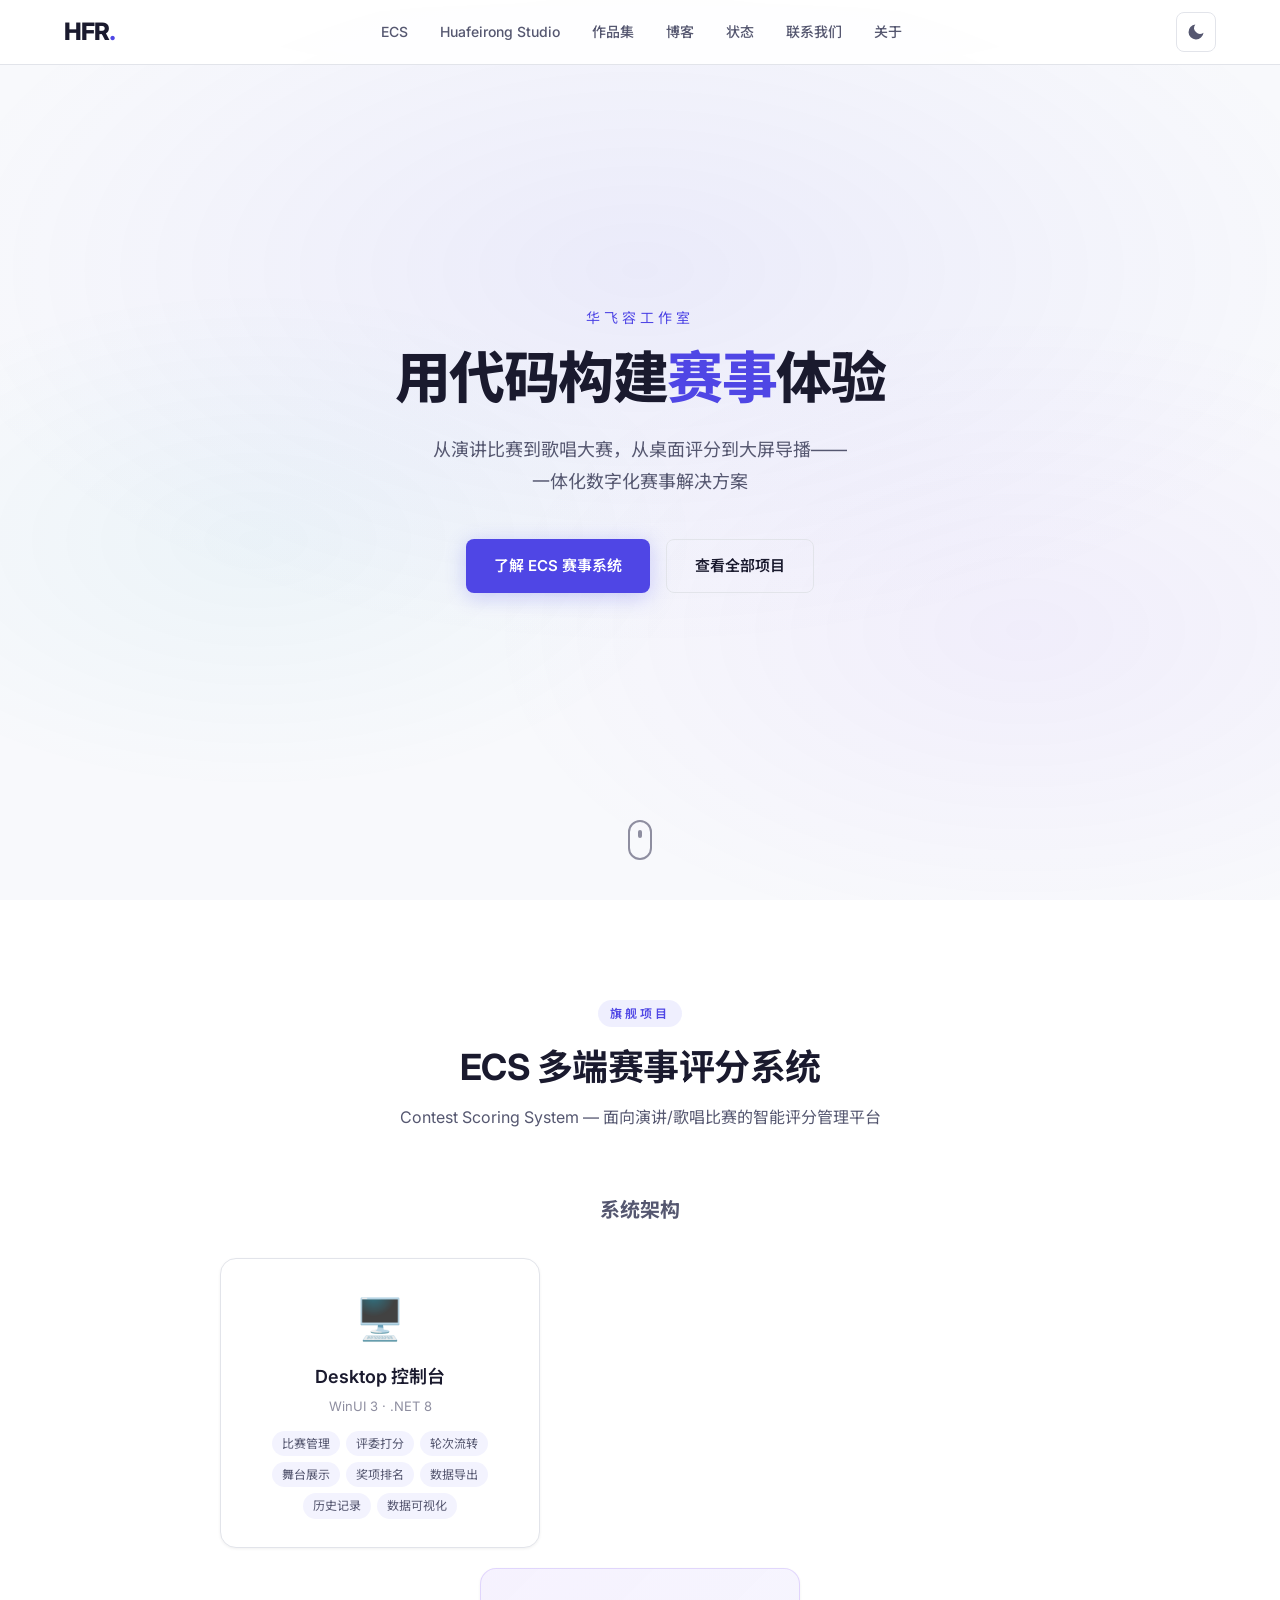
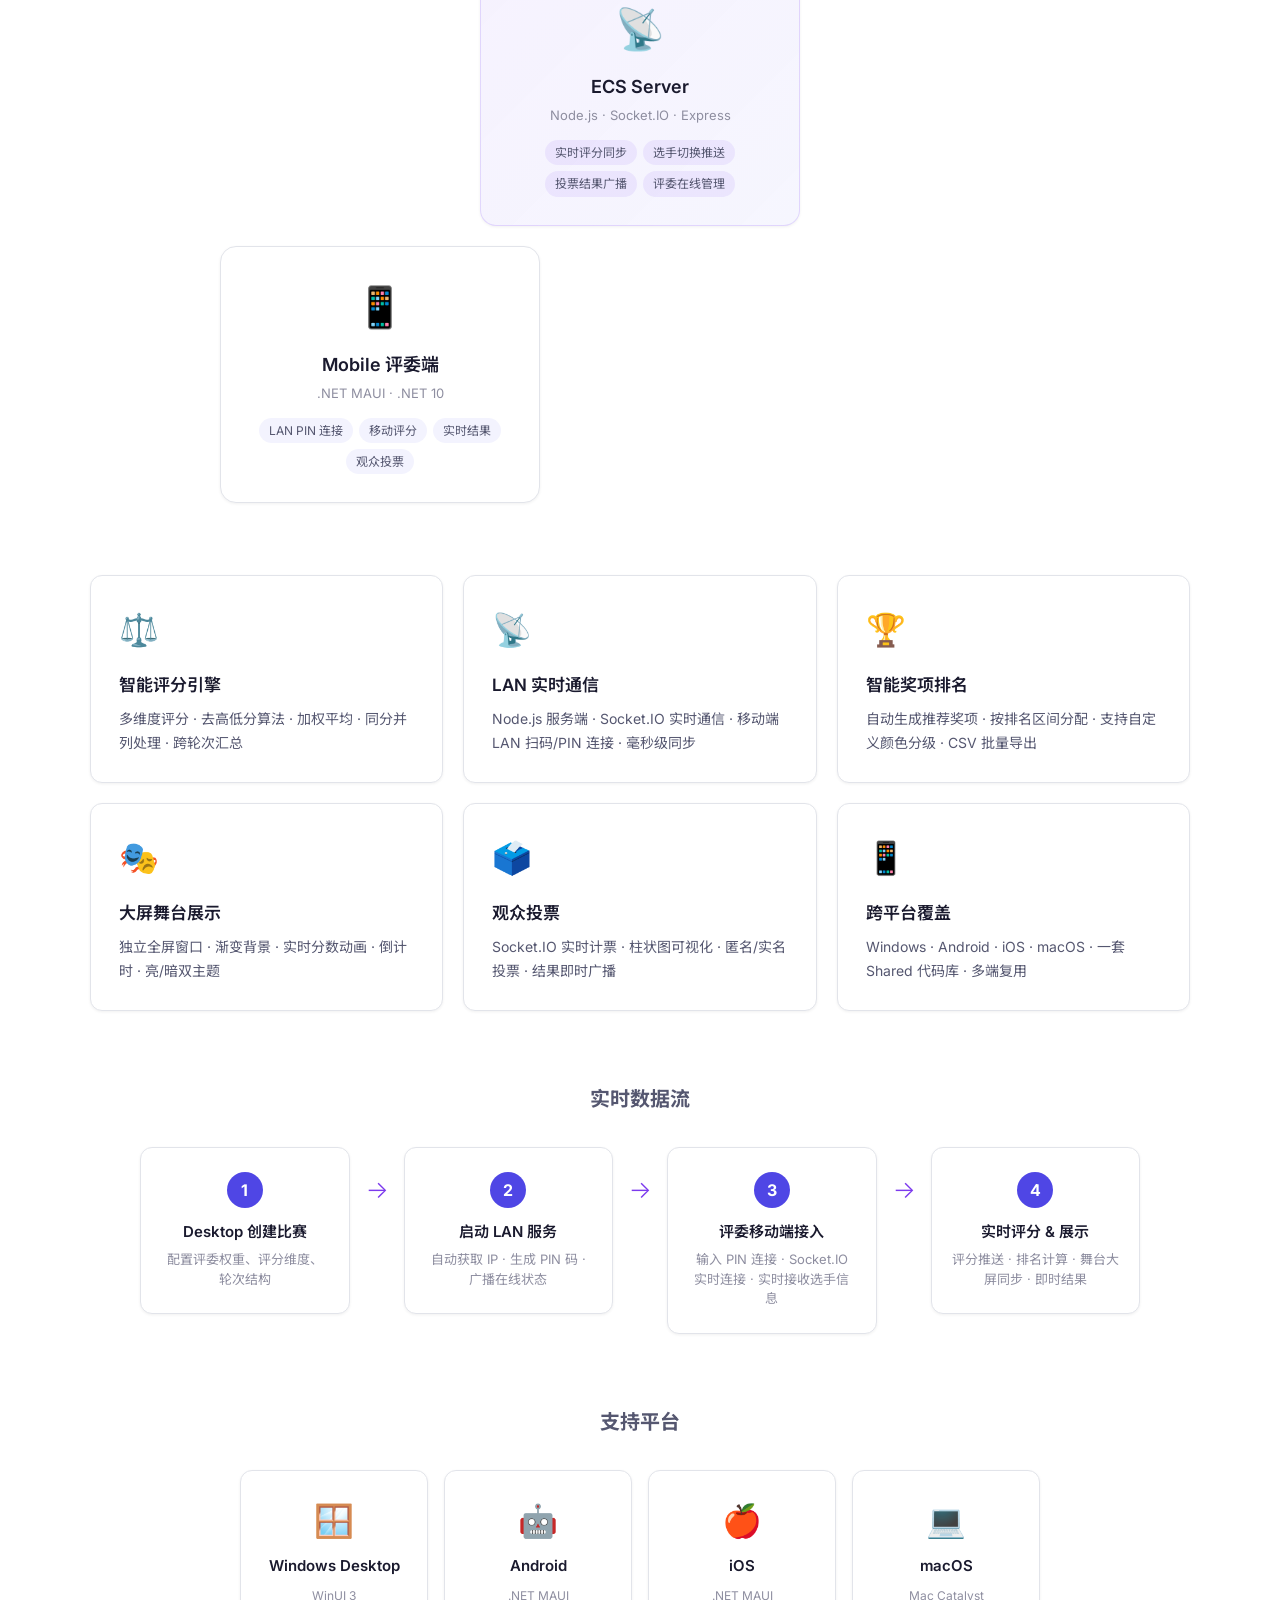
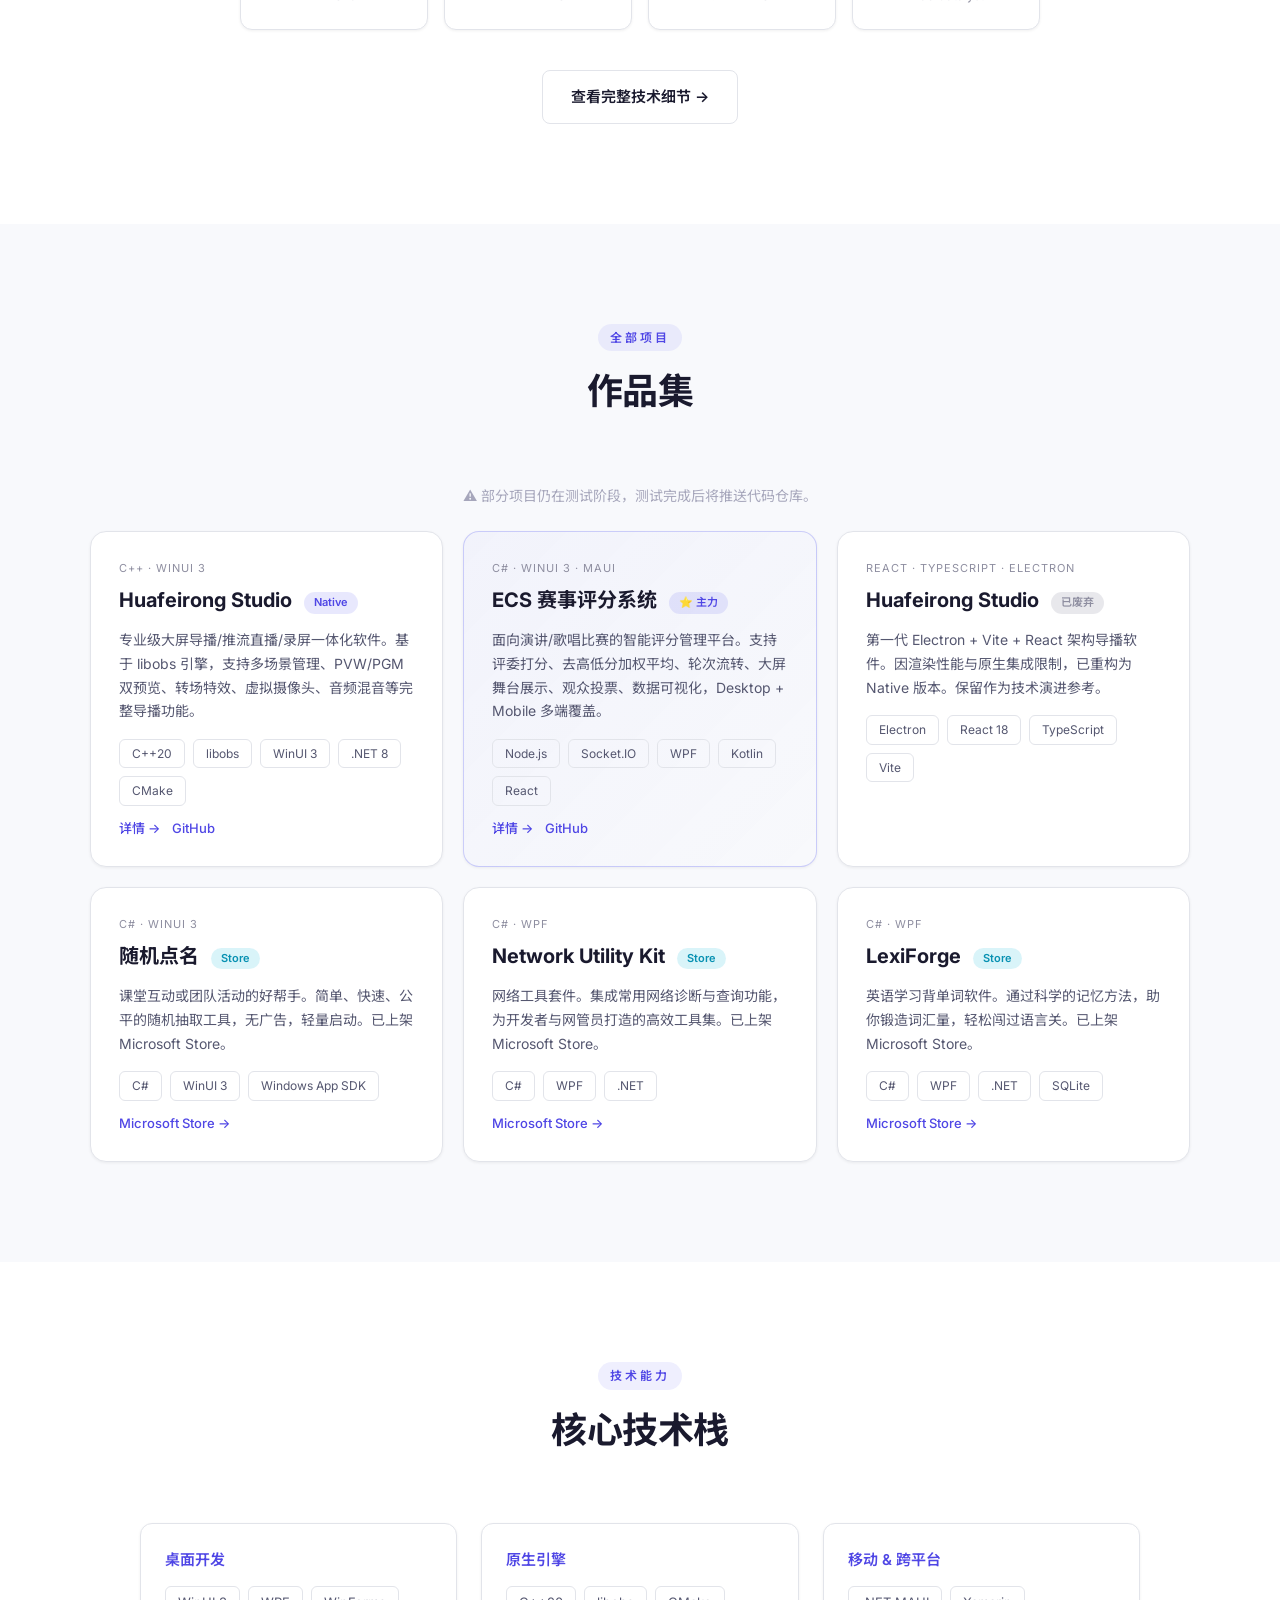
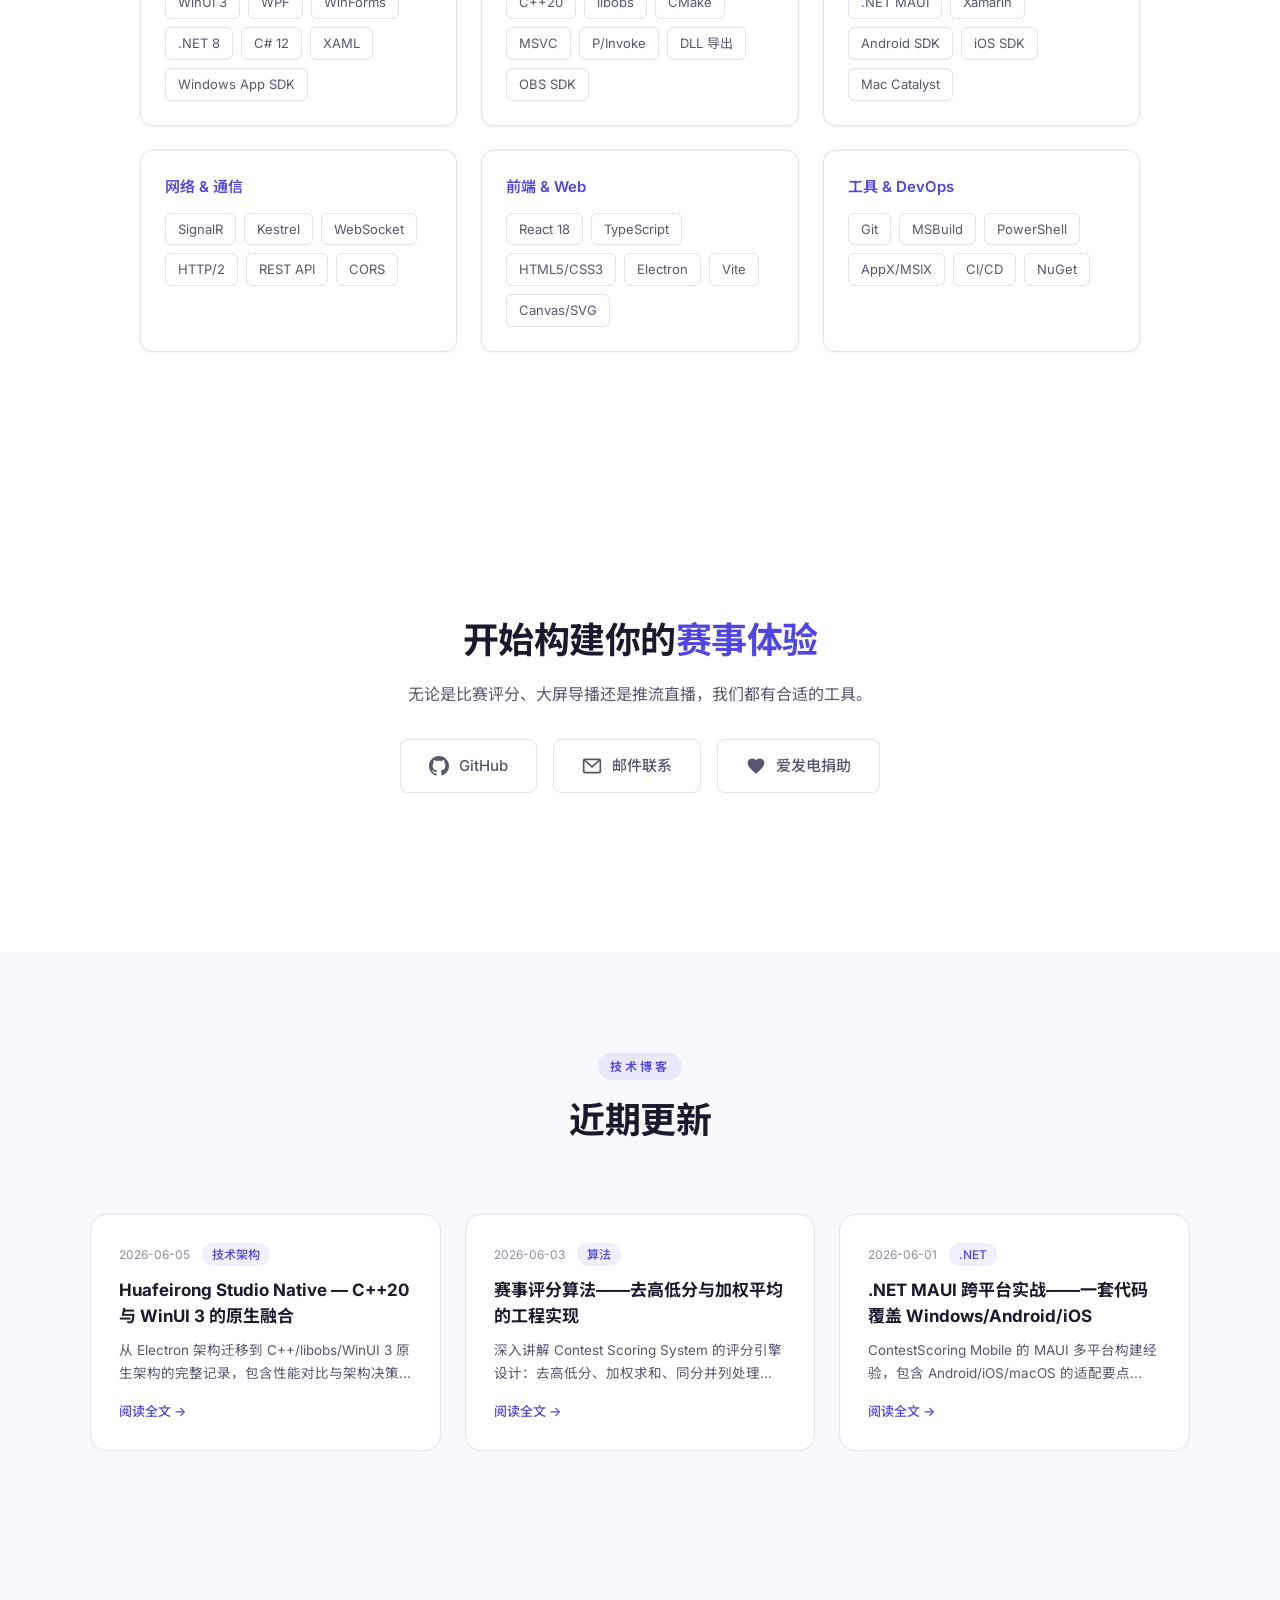
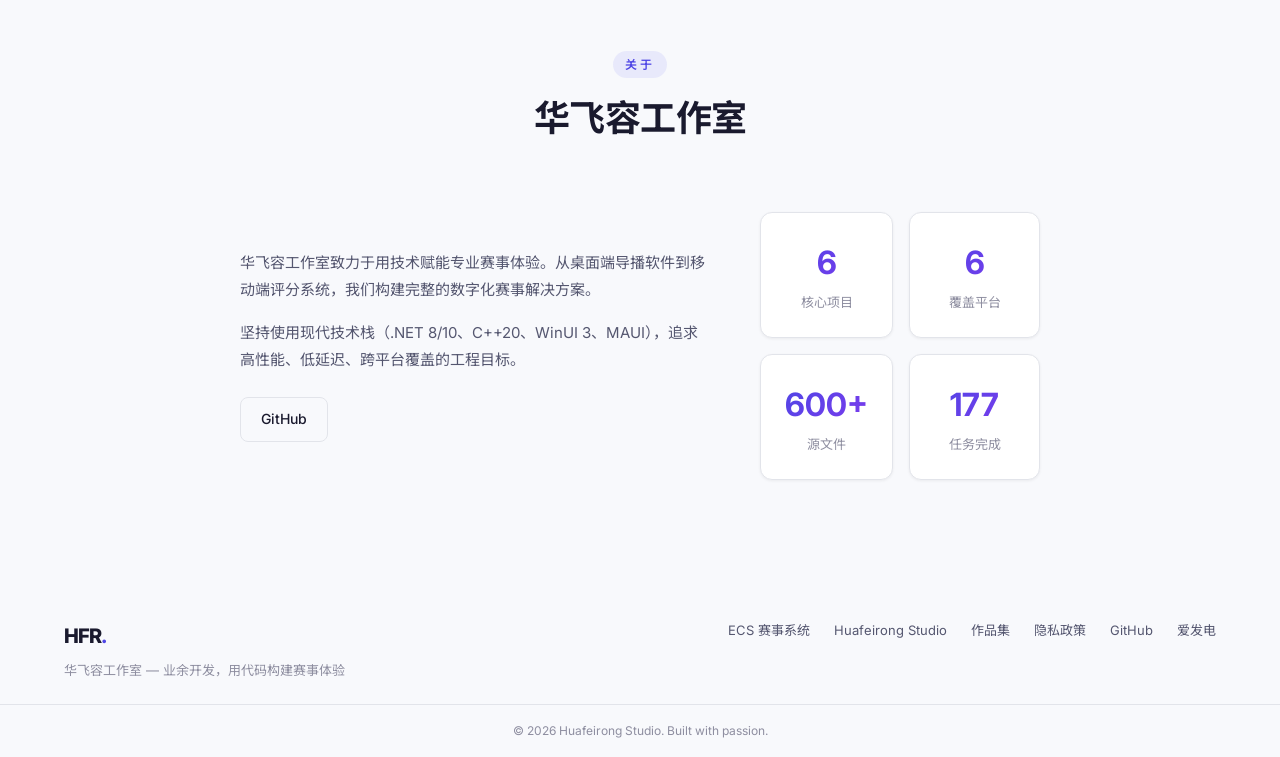
==== commit 070a324a: "feat: add legacy projects (随机点名, Network Utility Kit, LexiForge) to projects section" ====
--- a/index.html
+++ b/index.html
@@ -304,6 +304,51 @@
           <span>Electron</span><span>React 18</span><span>TypeScript</span><span>Vite</span>
         </div>
       </div>
+
+      <div class="project-card">
+        <div class="pc-header">
+          <div class="pc-tag">C# · WinUI 3</div>
+          <h3>随机点名</h3>
+          <span class="pc-badge store">Store</span>
+        </div>
+        <p>课堂互动或团队活动的好帮手。简单、快速、公平的随机抽取工具，无广告，轻量启动。已上架 Microsoft Store。</p>
+        <div class="pc-stack">
+          <span>C#</span><span>WinUI 3</span><span>Windows App SDK</span>
+        </div>
+        <div class="pc-links">
+          <a href="https://apps.microsoft.com/detail/9N1FR1D7Q3VC" target="_blank">Microsoft Store →</a>
+        </div>
+      </div>
+
+      <div class="project-card">
+        <div class="pc-header">
+          <div class="pc-tag">C# · WPF</div>
+          <h3>Network Utility Kit</h3>
+          <span class="pc-badge store">Store</span>
+        </div>
+        <p>网络工具套件。集成常用网络诊断与查询功能，为开发者与网管员打造的高效工具集。已上架 Microsoft Store。</p>
+        <div class="pc-stack">
+          <span>C#</span><span>WPF</span><span>.NET</span>
+        </div>
+        <div class="pc-links">
+          <a href="https://apps.microsoft.com/detail/9NTVFWLWV81M" target="_blank">Microsoft Store →</a>
+        </div>
+      </div>
+
+      <div class="project-card">
+        <div class="pc-header">
+          <div class="pc-tag">C# · WPF</div>
+          <h3>LexiForge</h3>
+          <span class="pc-badge store">Store</span>
+        </div>
+        <p>英语学习背单词软件。通过科学的记忆方法，助你锻造词汇量，轻松闯过语言关。已上架 Microsoft Store。</p>
+        <div class="pc-stack">
+          <span>C#</span><span>WPF</span><span>.NET</span><span>SQLite</span>
+        </div>
+        <div class="pc-links">
+          <a href="https://apps.microsoft.com/detail/9N1FR1D7Q3VC" target="_blank">Microsoft Store →</a>
+        </div>
+      </div>
     </div>
   </section>
 
@@ -433,7 +478,7 @@
         </div>
       </div>
       <div class="about-stats">
-        <div class="stat"><strong>3</strong><span>核心项目</span></div>
+        <div class="stat"><strong>6</strong><span>核心项目</span></div>
         <div class="stat"><strong>6</strong><span>覆盖平台</span></div>
         <div class="stat"><strong>600+</strong><span>源文件</span></div>
         <div class="stat"><strong>177</strong><span>任务完成</span></div>
--- a/css/style.css
+++ b/css/style.css
@@ -234,6 +234,7 @@
   background: rgba(99,102,241,0.15); color: var(--accent);
 }
 .pc-badge.old { background: rgba(104,104,128,0.15); color: var(--text-muted); }
+.pc-badge.store { background: rgba(6,182,212,0.15); color: var(--accent3); }
 
 .project-card p { font-size: 14px; color: var(--text-secondary); line-height: 1.7; margin-bottom: 16px; }
 
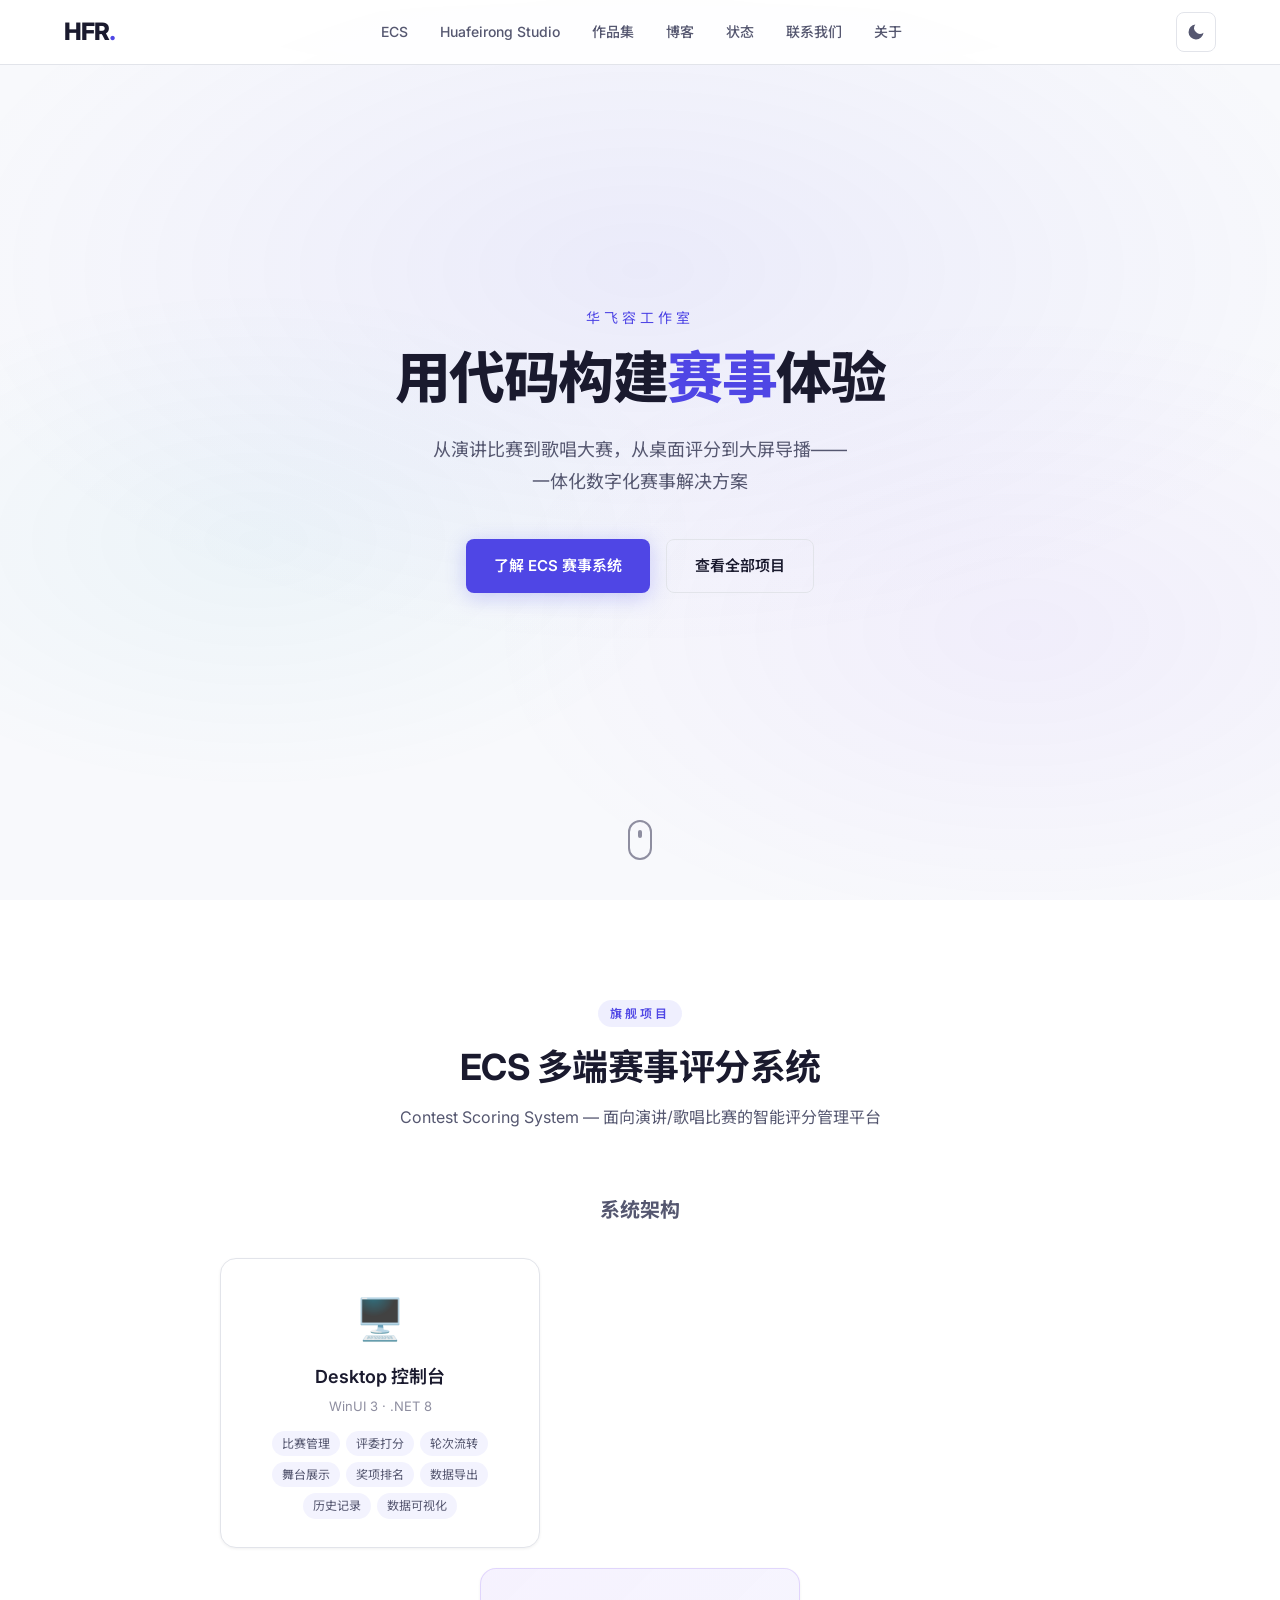
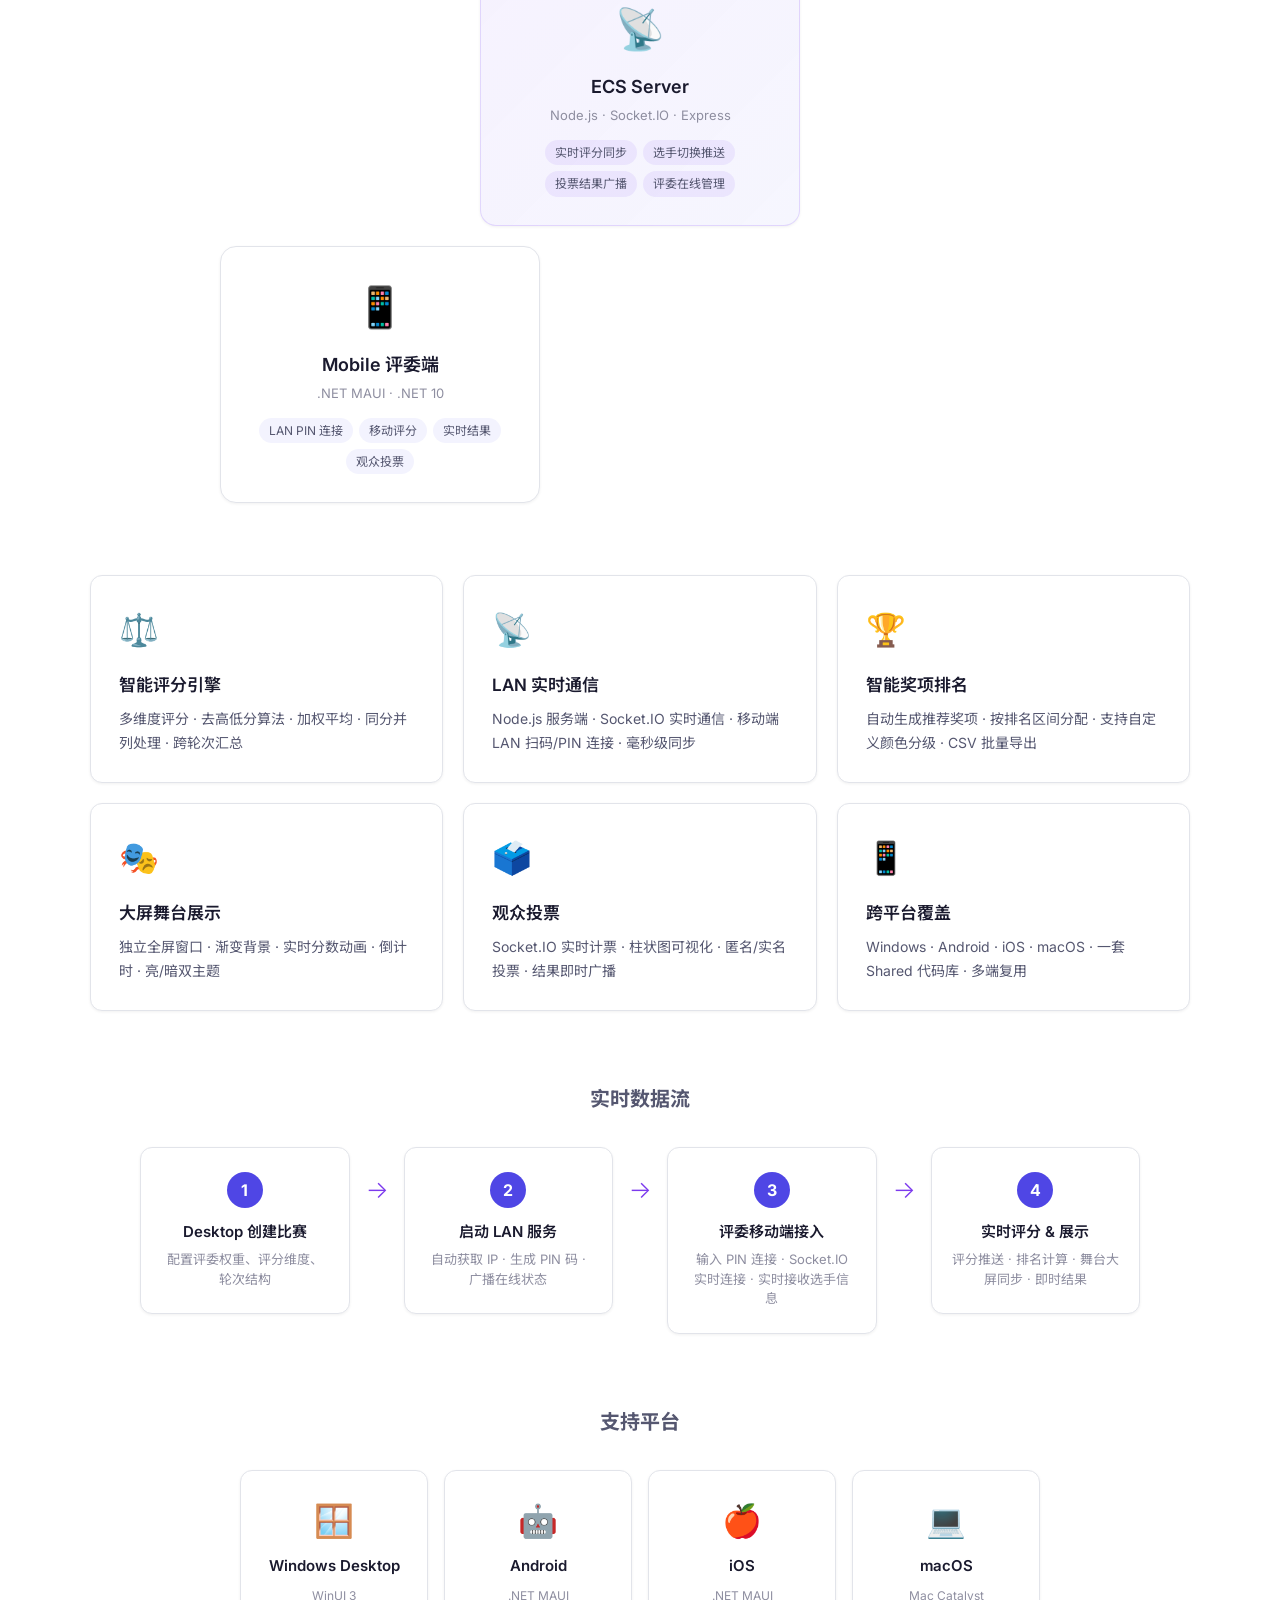
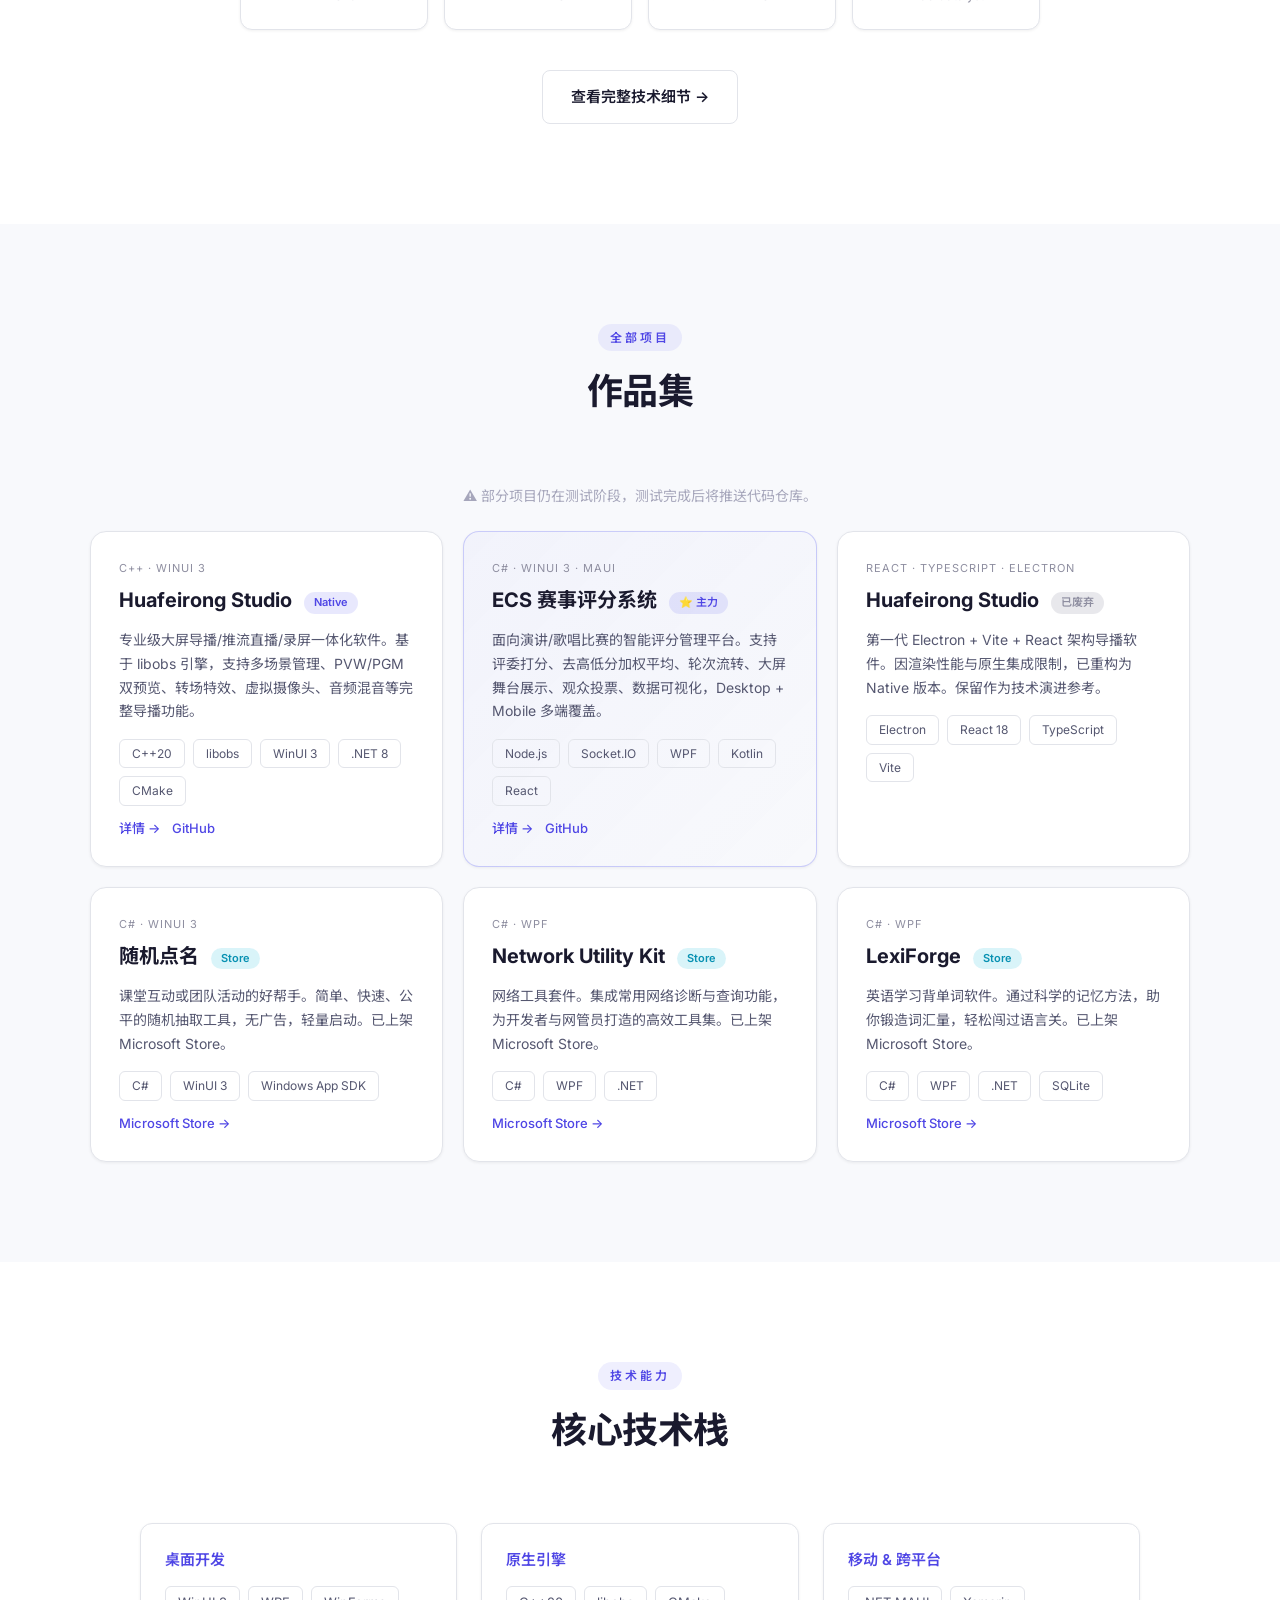
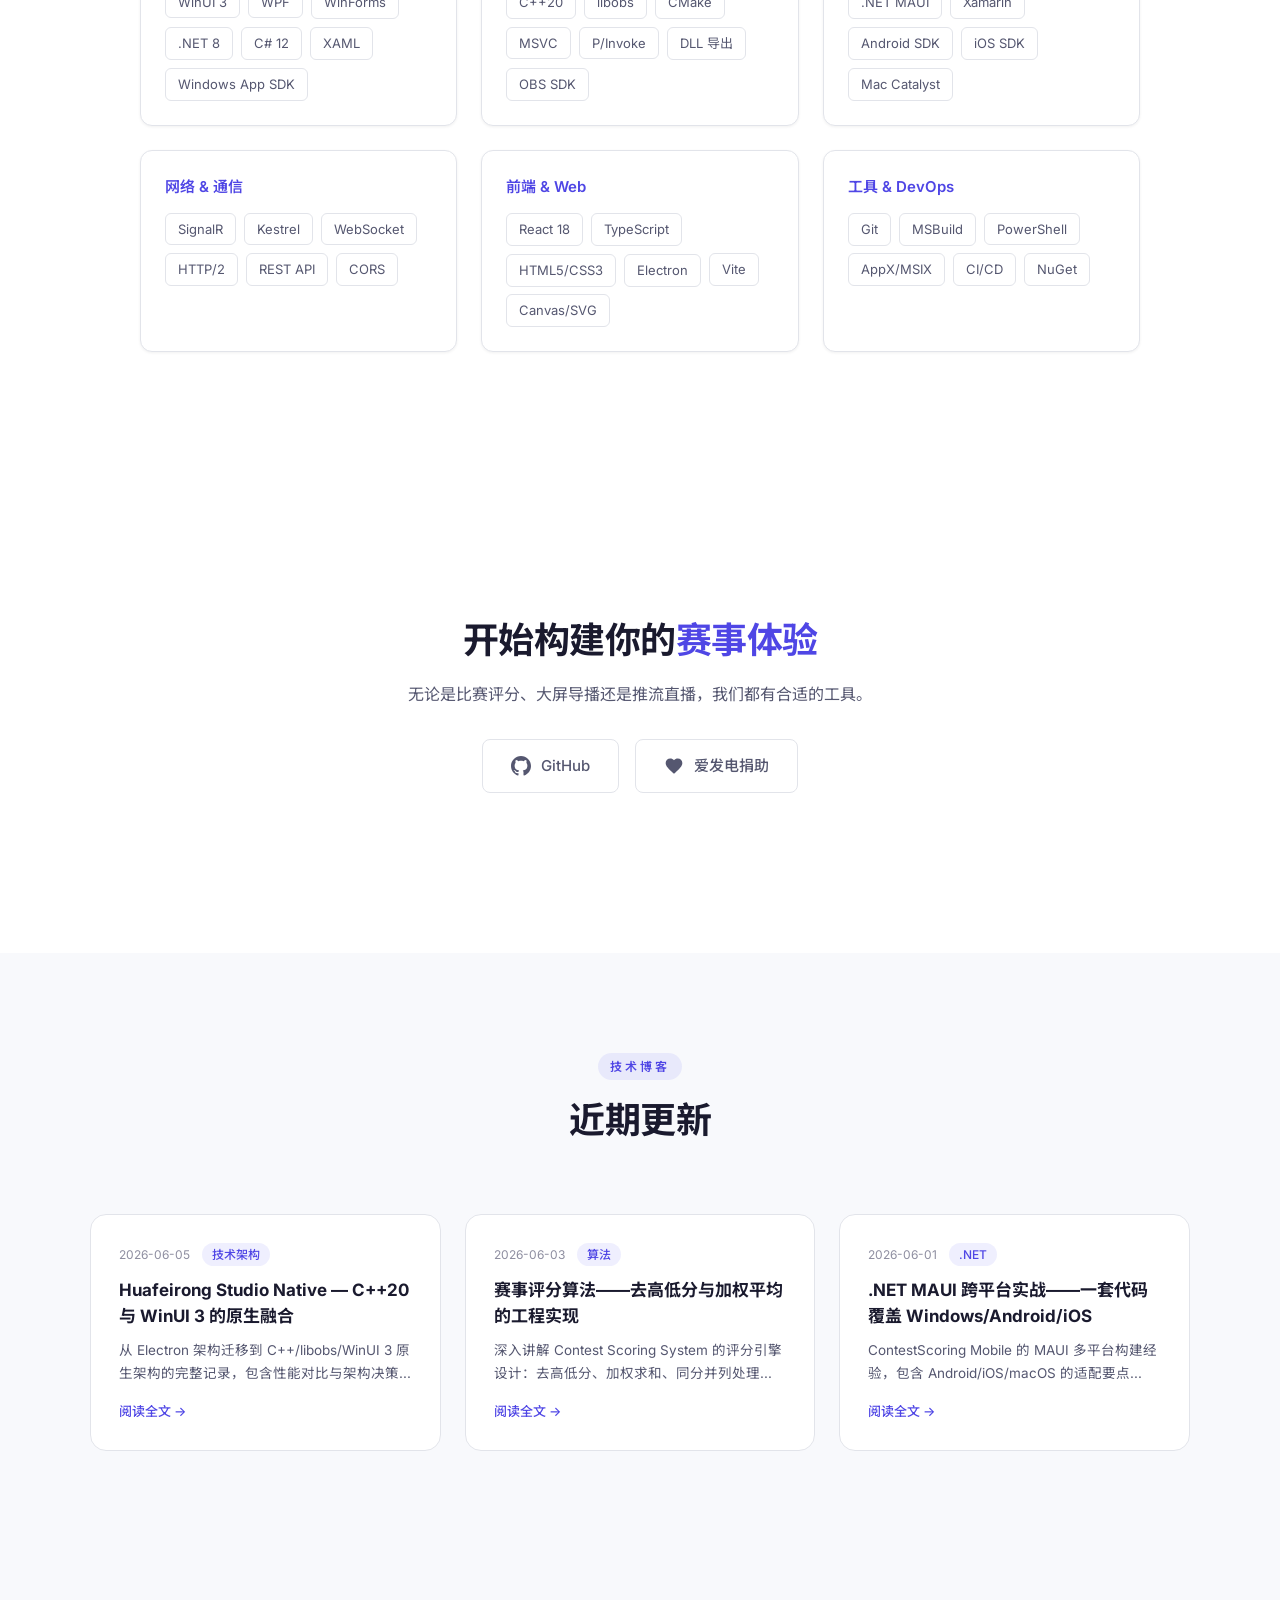
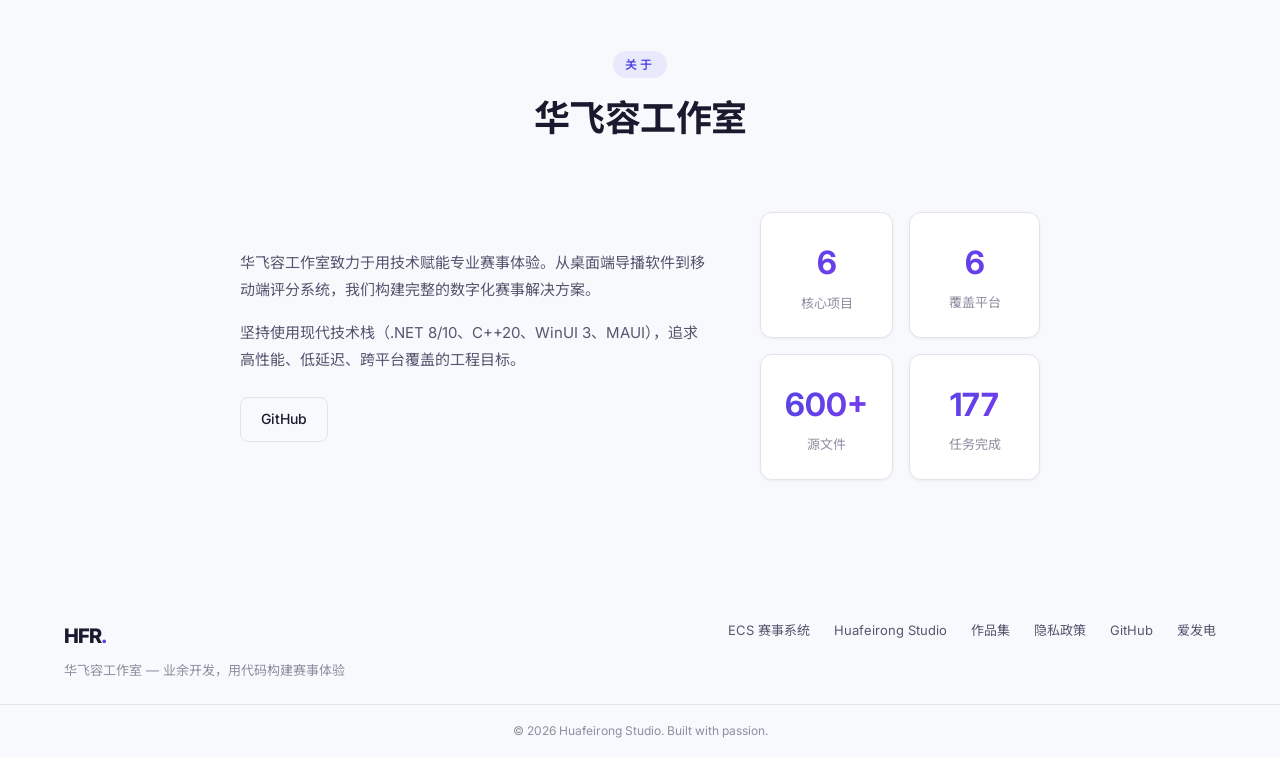
==== commit a00f3a96: "fix: remove email contact link from contact CTA section" ====
--- a/index.html
+++ b/index.html
@@ -414,10 +414,6 @@
           <svg width="20" height="20" viewBox="0 0 24 24" fill="currentColor"><path d="M12 0c-6.626 0-12 5.373-12 12 0 5.302 3.438 9.8 8.207 11.387.599.111.793-.261.793-.577v-2.234c-3.338.726-4.033-1.416-4.033-1.416-.546-1.387-1.333-1.756-1.333-1.756-1.089-.745.083-.729.083-.729 1.205.084 1.839 1.237 1.839 1.237 1.07 1.834 2.807 1.304 3.492.997.107-.775.418-1.305.762-1.604-2.665-.305-5.467-1.334-5.467-5.931 0-1.311.469-2.381 1.236-3.221-.124-.303-.535-1.524.117-3.176 0 0 1.008-.322 3.301 1.23.957-.266 1.983-.399 3.003-.404 1.02.005 2.047.138 3.006.404 2.291-1.552 3.297-1.23 3.297-1.23.653 1.653.242 2.874.118 3.176.77.84 1.235 1.911 1.235 3.221 0 4.609-2.807 5.624-5.479 5.921.43.372.823 1.102.823 2.222v3.293c0 .319.192.694.801.576 4.765-1.589 8.199-6.086 8.199-11.386 0-6.627-5.373-12-12-12z"/></svg>
           GitHub
         </a>
-        <a href="mailto:koudaima@huafeirong.com" class="contact-link">
-          <svg width="20" height="20" viewBox="0 0 24 24" fill="none" stroke="currentColor" stroke-width="2"><rect x="2" y="4" width="20" height="16" rx="2"/><path d="M22 4L12 13 2 4"/></svg>
-          邮件联系
-        </a>
         <a href="https://ifdian.net/a/huafeirong" target="_blank" class="contact-link">
           <svg width="20" height="20" viewBox="0 0 24 24" fill="currentColor"><path d="M12 21.35l-1.45-1.32C5.4 15.36 2 12.28 2 8.5 2 5.42 4.42 3 7.5 3c1.74 0 3.41.81 4.5 2.09C13.09 3.81 14.76 3 16.5 3 19.58 3 22 5.42 22 8.5c0 3.78-3.4 6.86-8.55 11.54L12 21.35z"/></svg>
           爱发电捐助
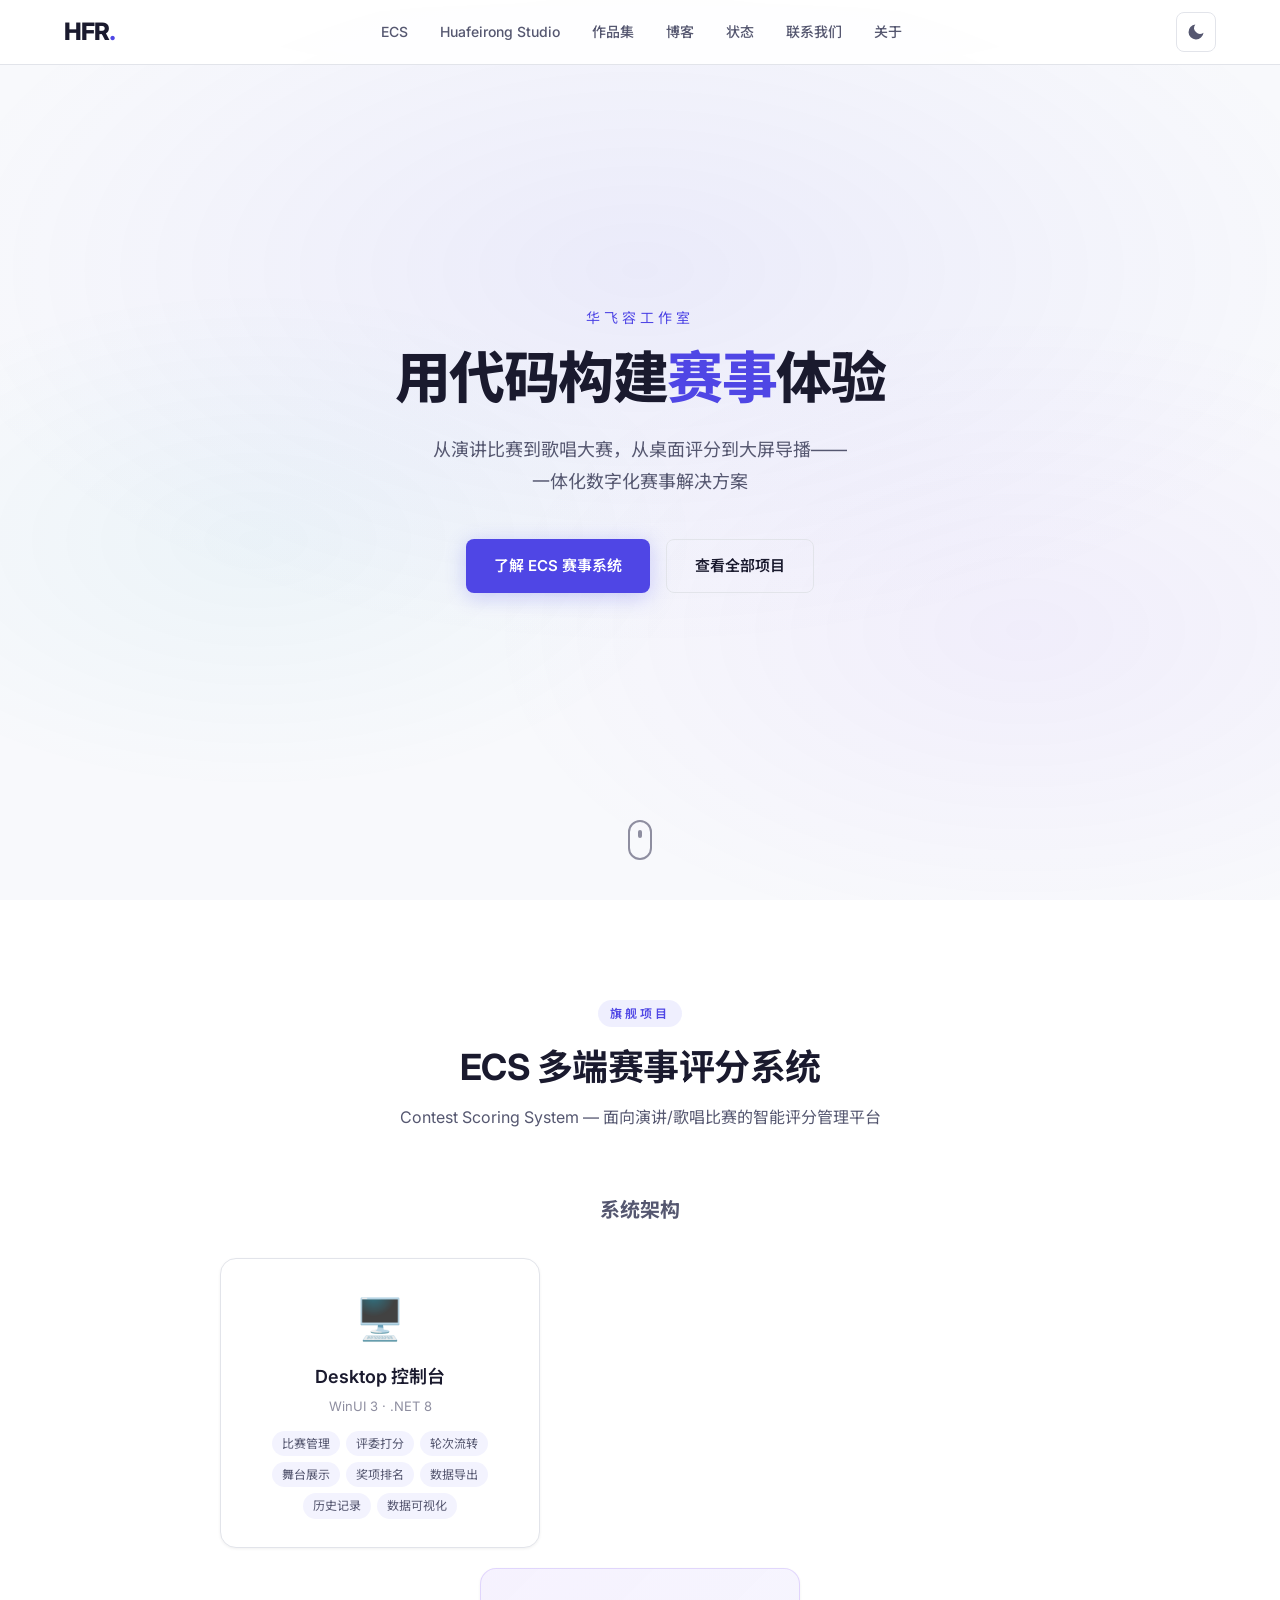
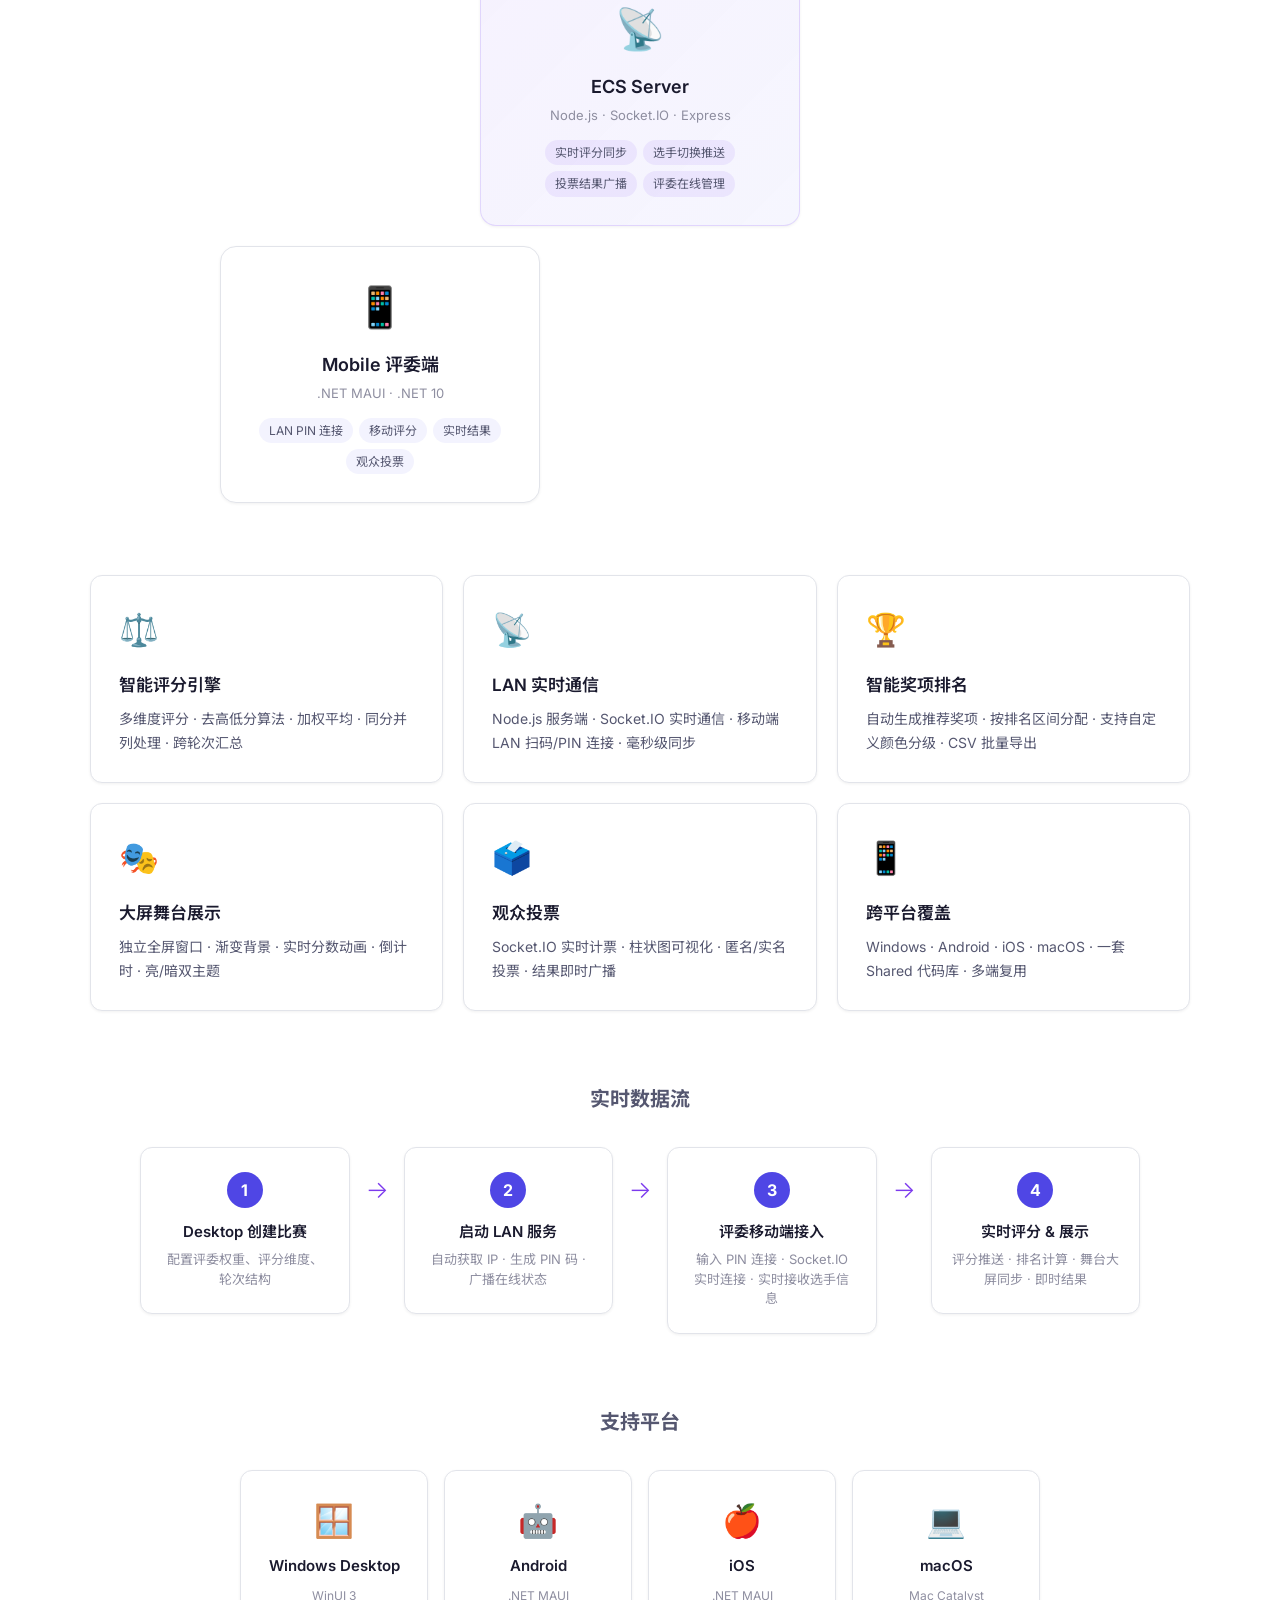
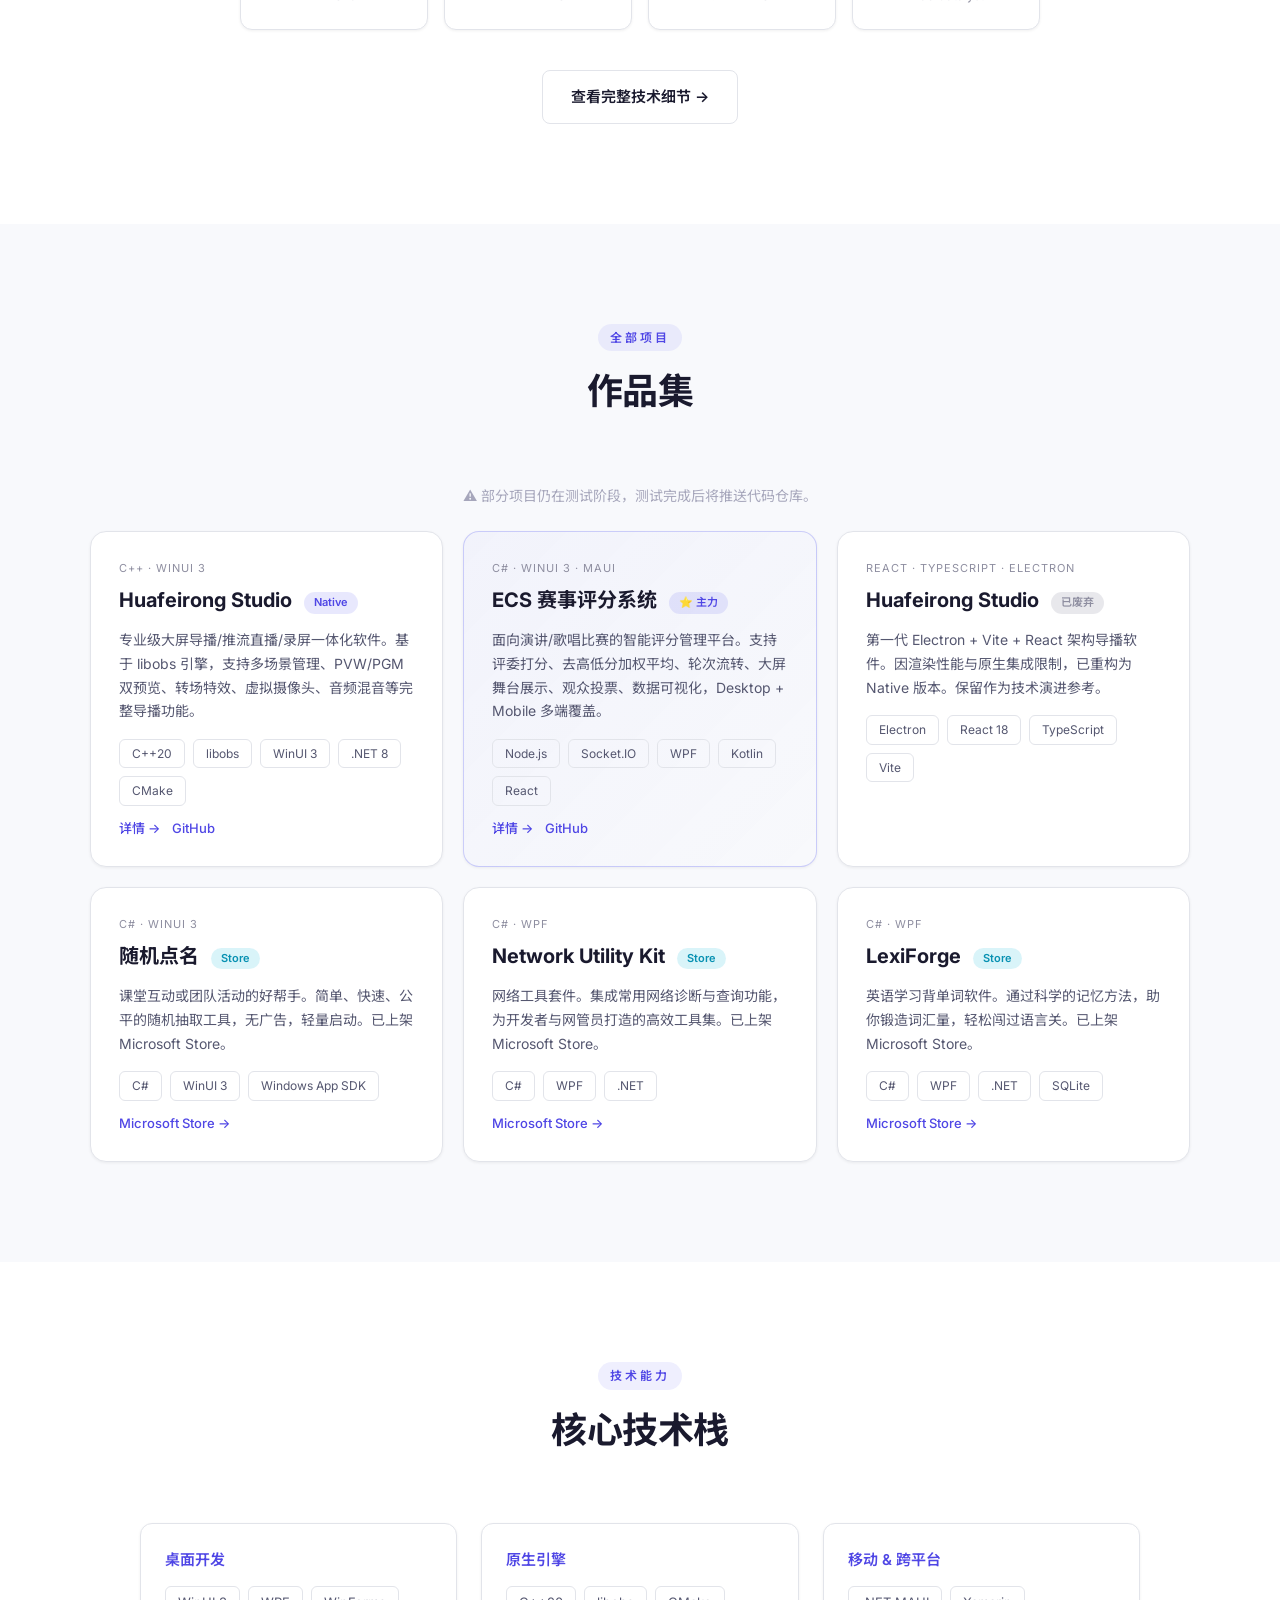
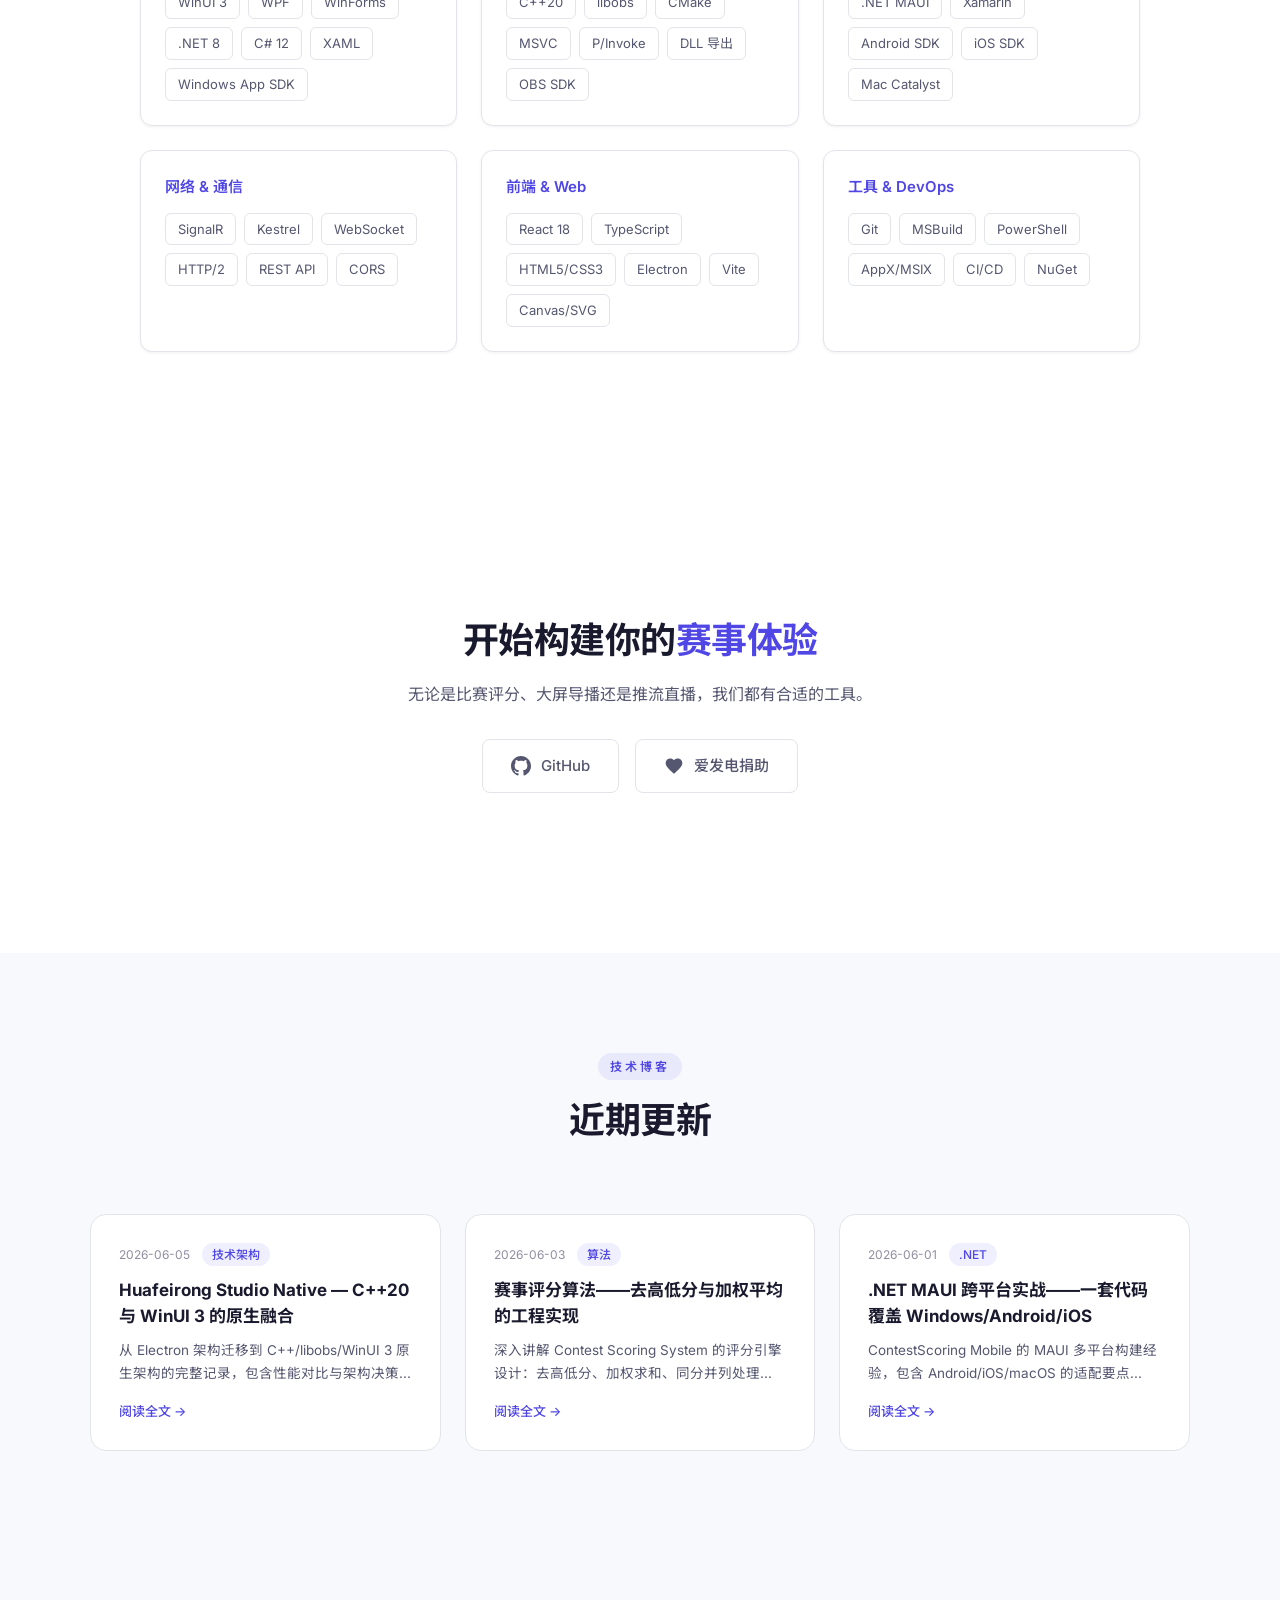
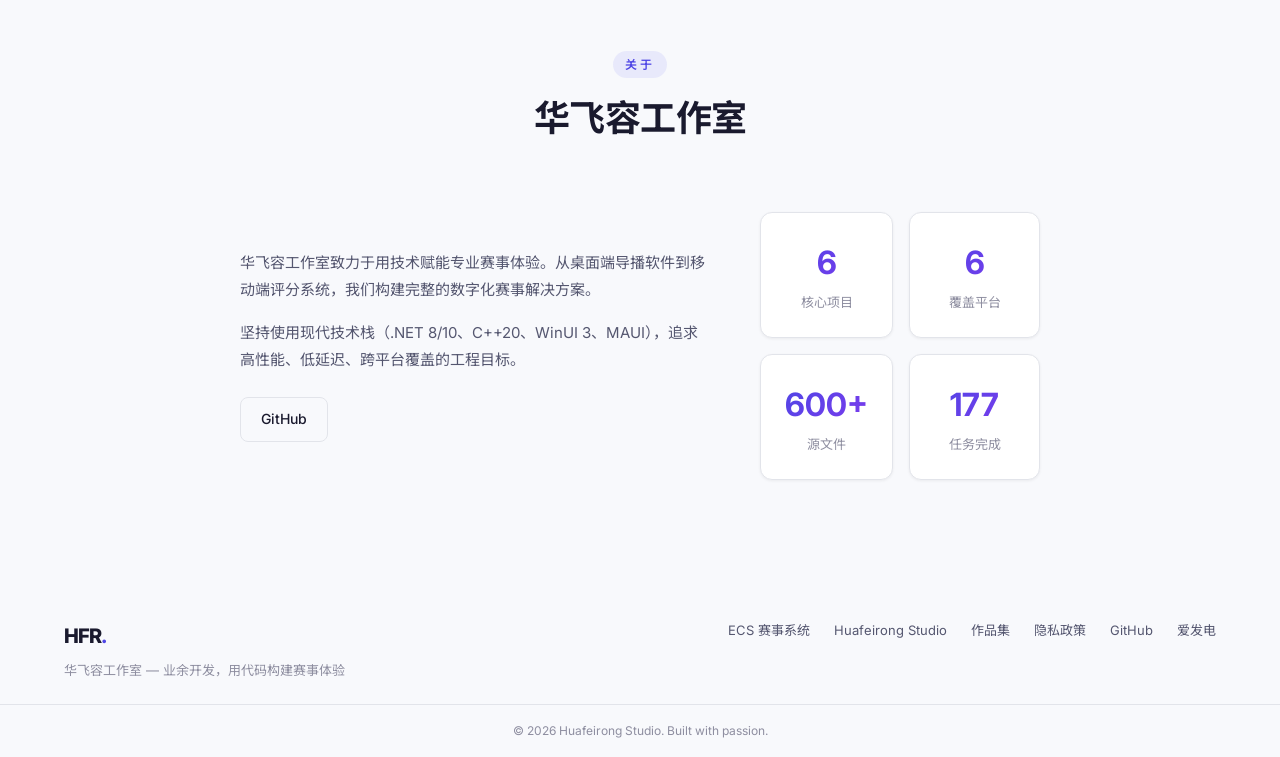
==== commit b39b58b0: "feat: add Google AdSense code to all HTML pages (ca-pub-1705177262016674)" ====
--- a/index.html
+++ b/index.html
@@ -1,6 +1,7 @@
 ﻿<!DOCTYPE html>
 <html lang="zh-Hans-CN">
 <head>
+  <script async src="https://pagead2.googlesyndication.com/pagead/js/adsbygoogle.js?client=ca-pub-1705177262016674" crossorigin="anonymous"></script>
   <meta charset="UTF-8">
   <meta name="viewport" content="width=device-width, initial-scale=1.0">
   <meta name="theme-color" content="#6c63ff">
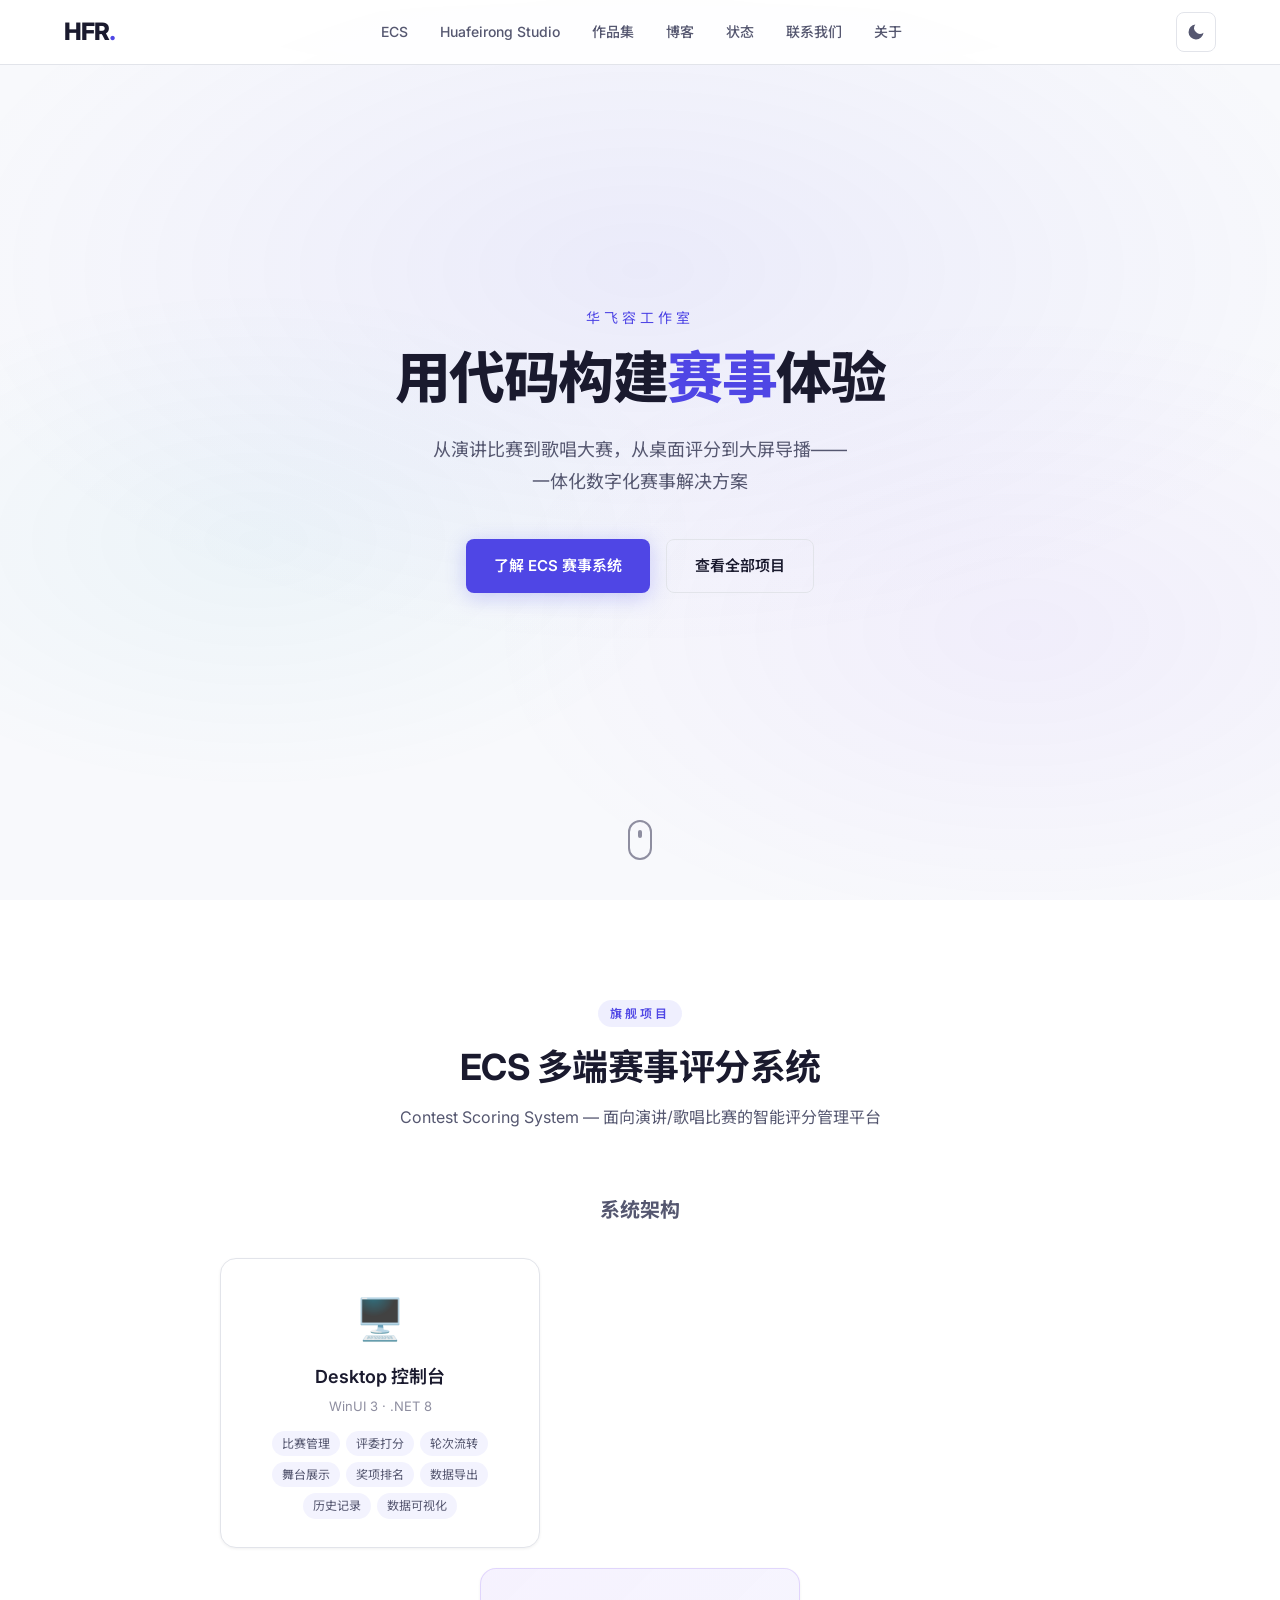
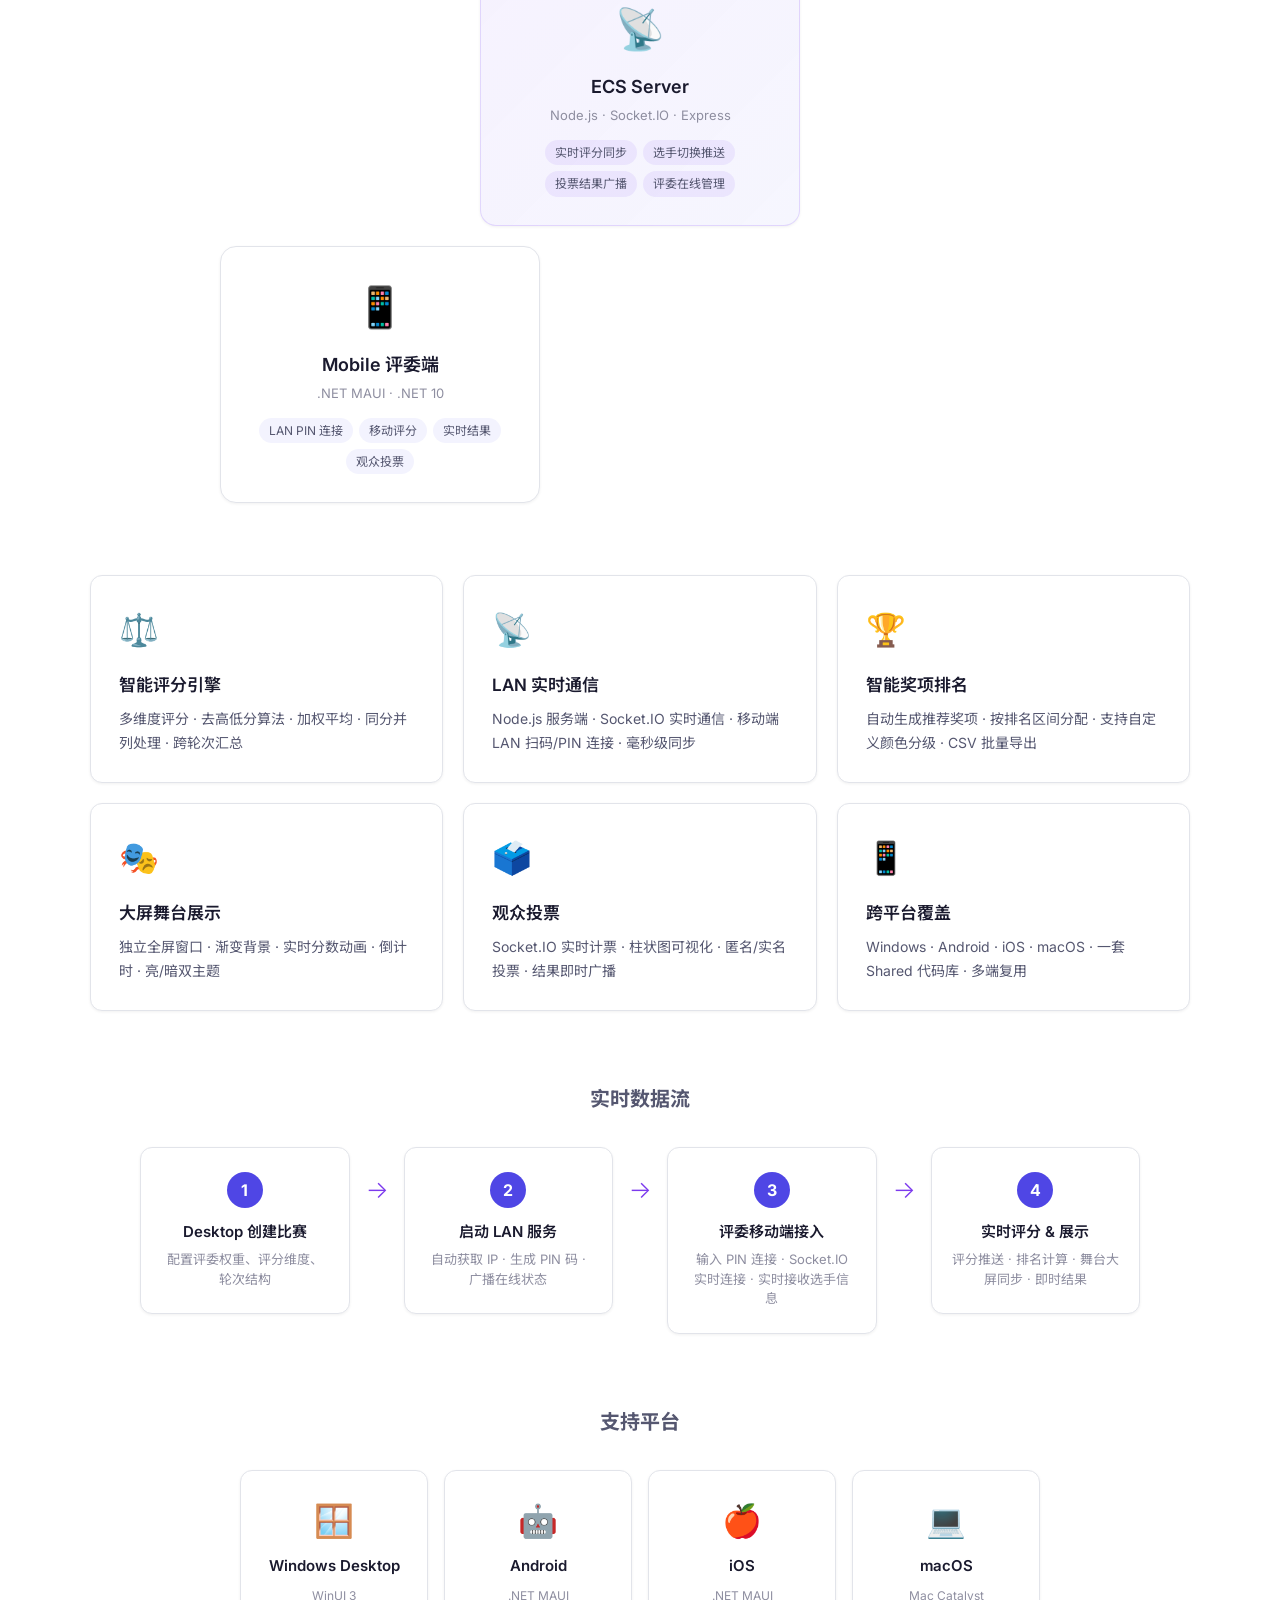
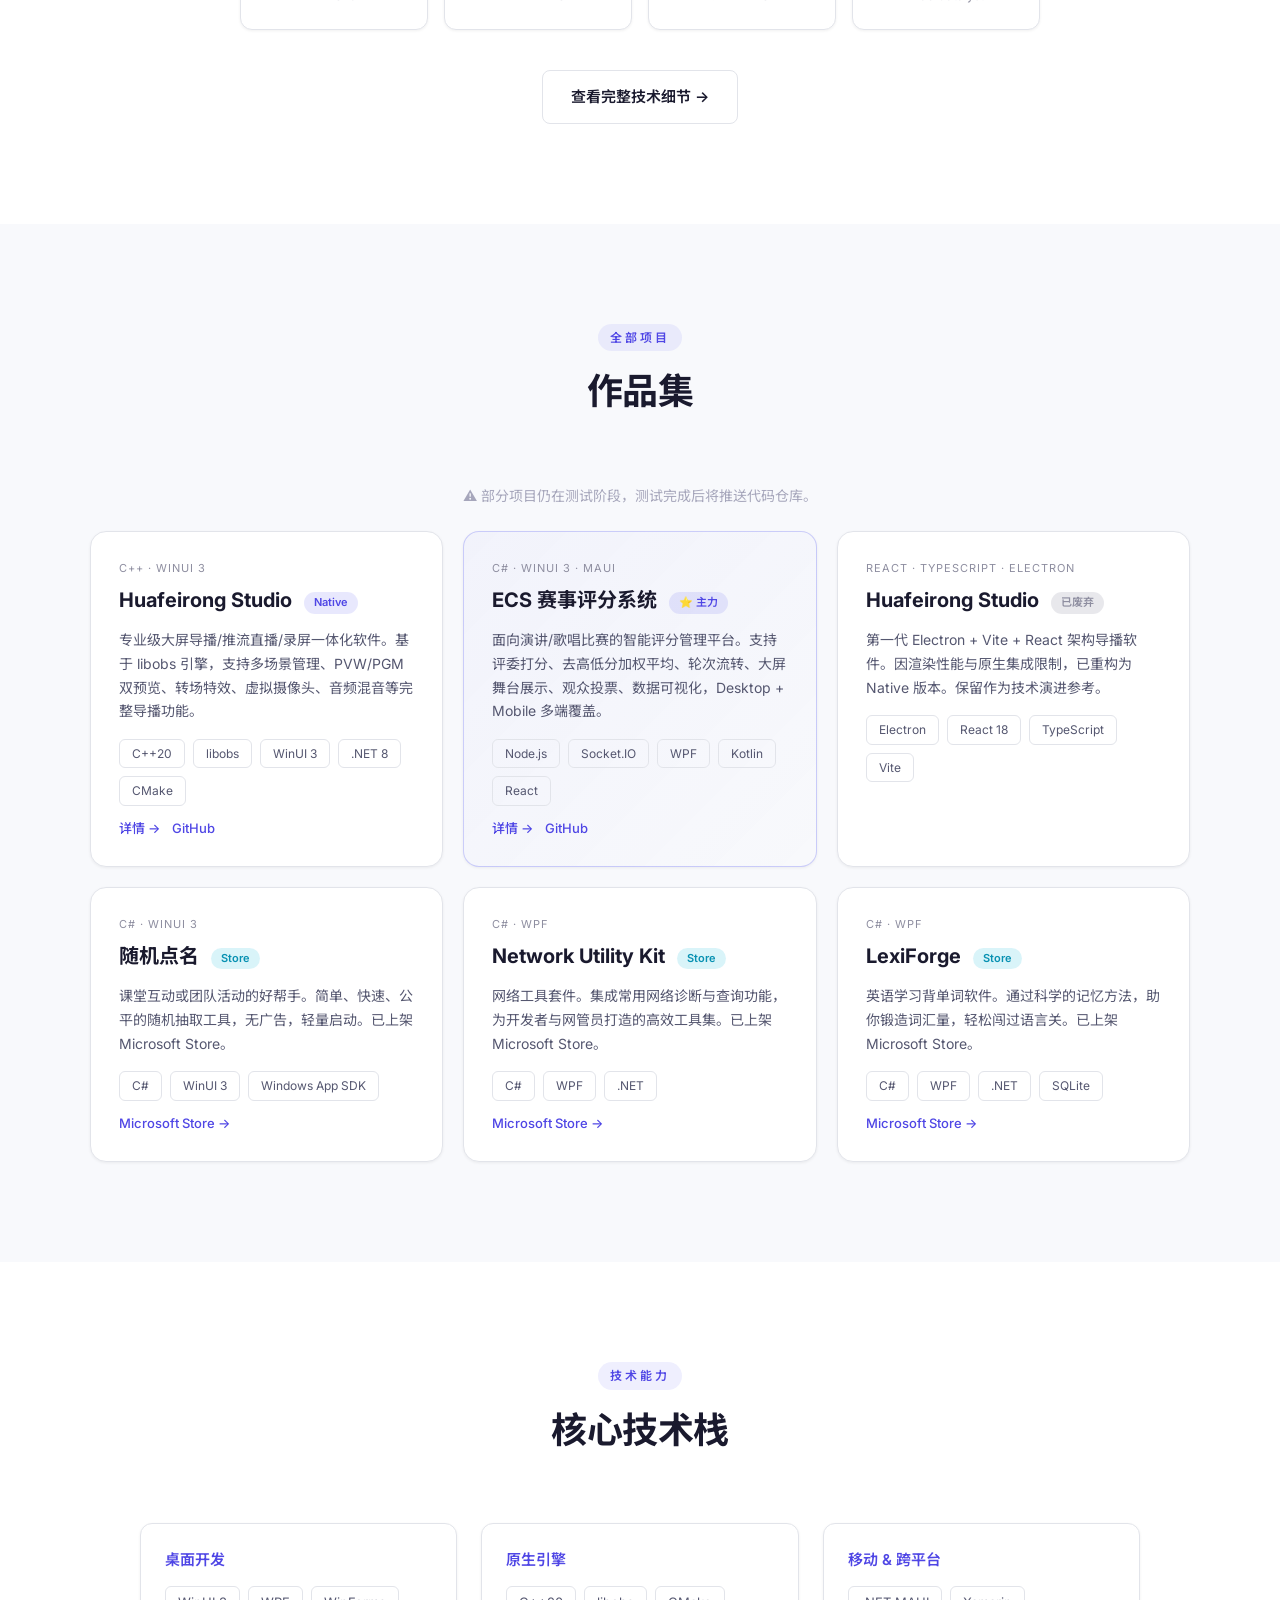
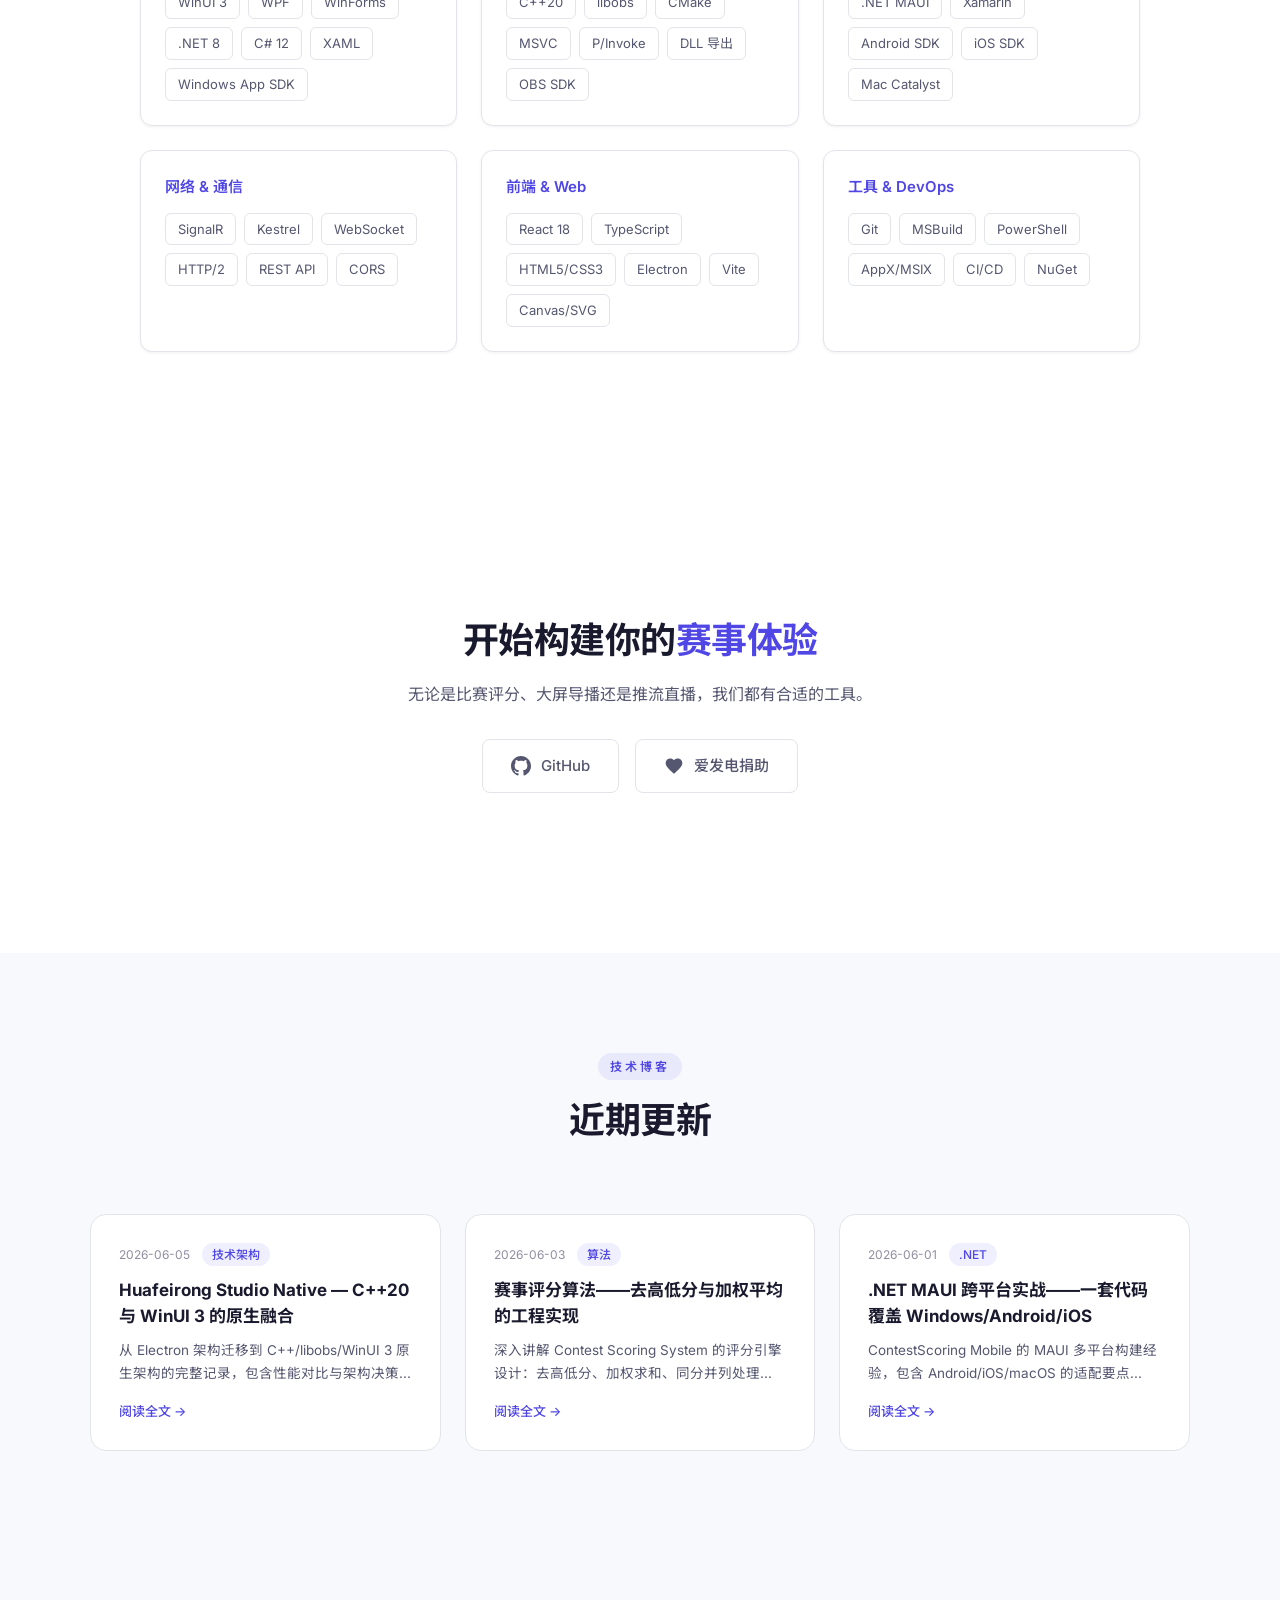
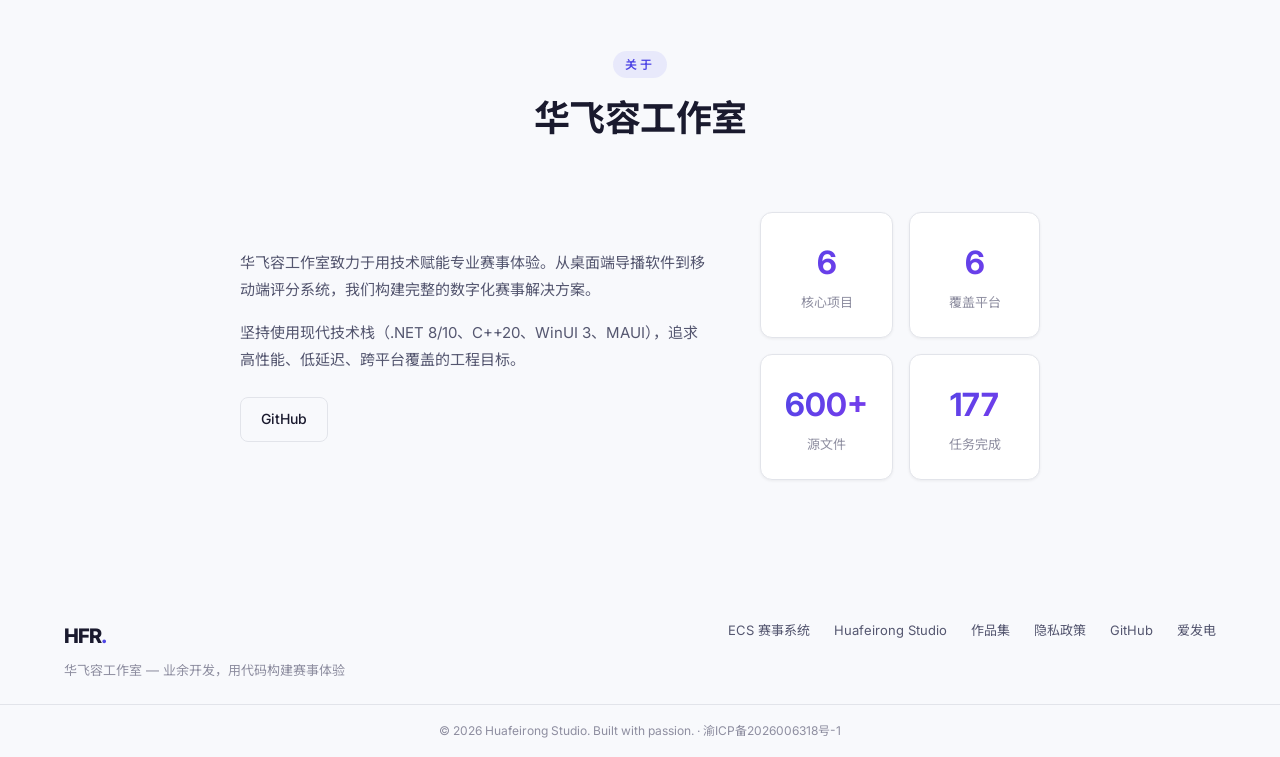
==== commit 2bb469bb: "feat: add ICP备案号 (渝ICP备2026006318号-1) to all pages footer" ====
--- a/index.html
+++ b/index.html
@@ -500,7 +500,7 @@
       </div>
     </div>
     <div class="footer-bottom">
-      <p>&copy; 2026 Huafeirong Studio. Built with passion.</p>
+      <p>&copy; 2026 Huafeirong Studio. Built with passion. &middot; <a href="https://beian.miit.gov.cn/" target="_blank" rel="nofollow" style="color:var(--text-muted)">渝ICP备2026006318号-1</a></p>
     </div>
   </footer>
 
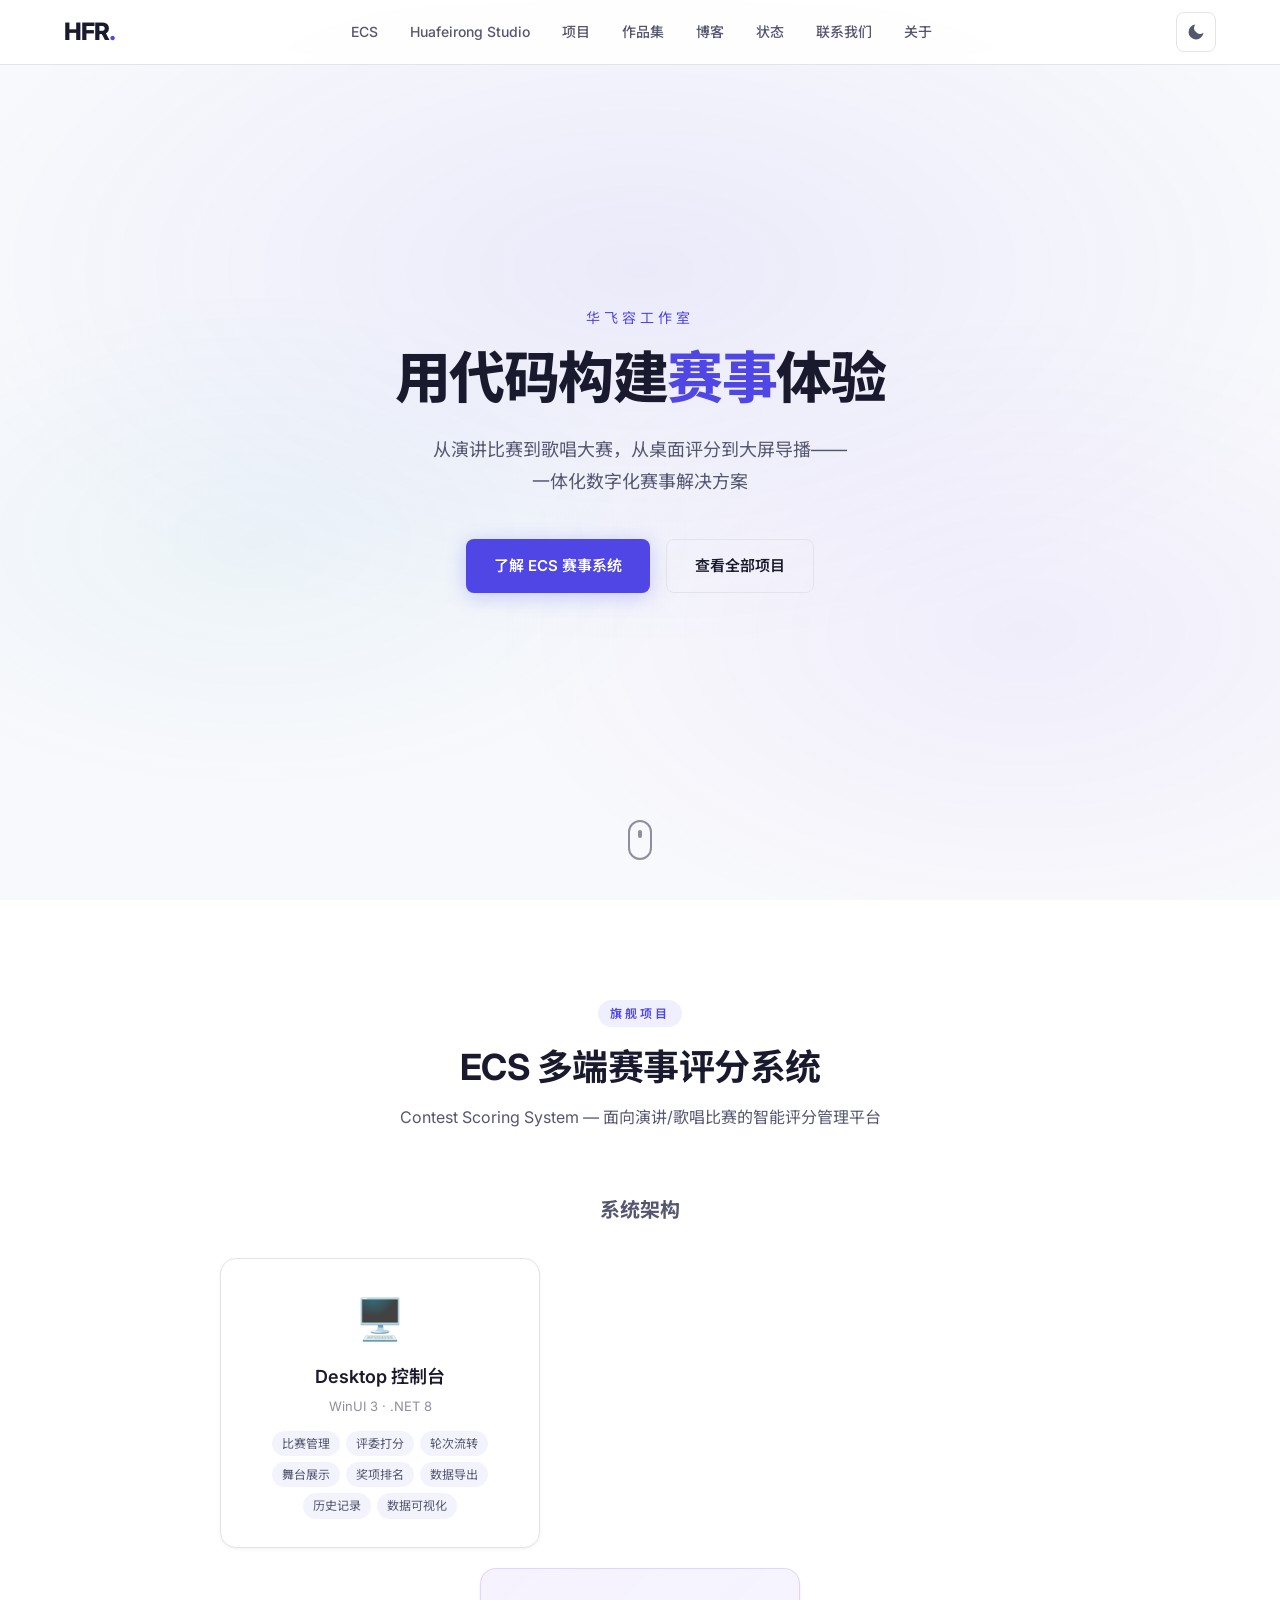
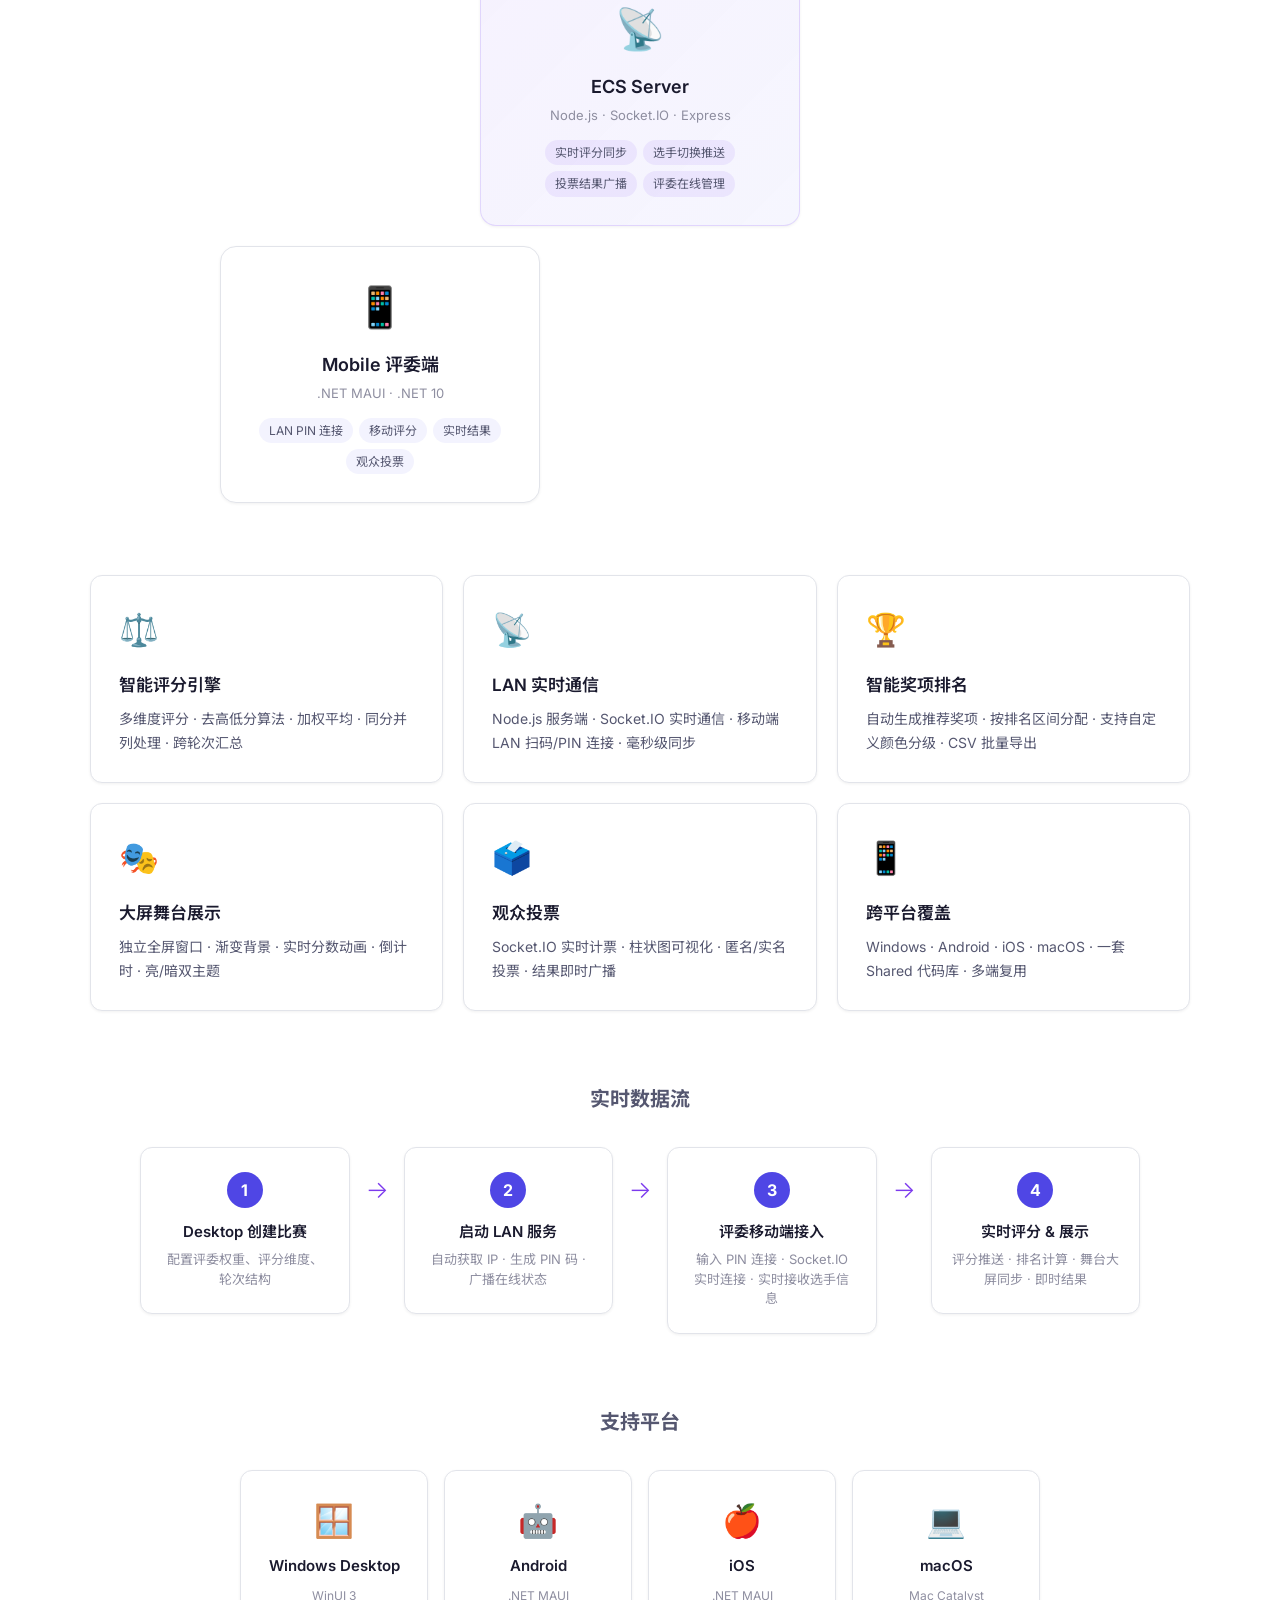
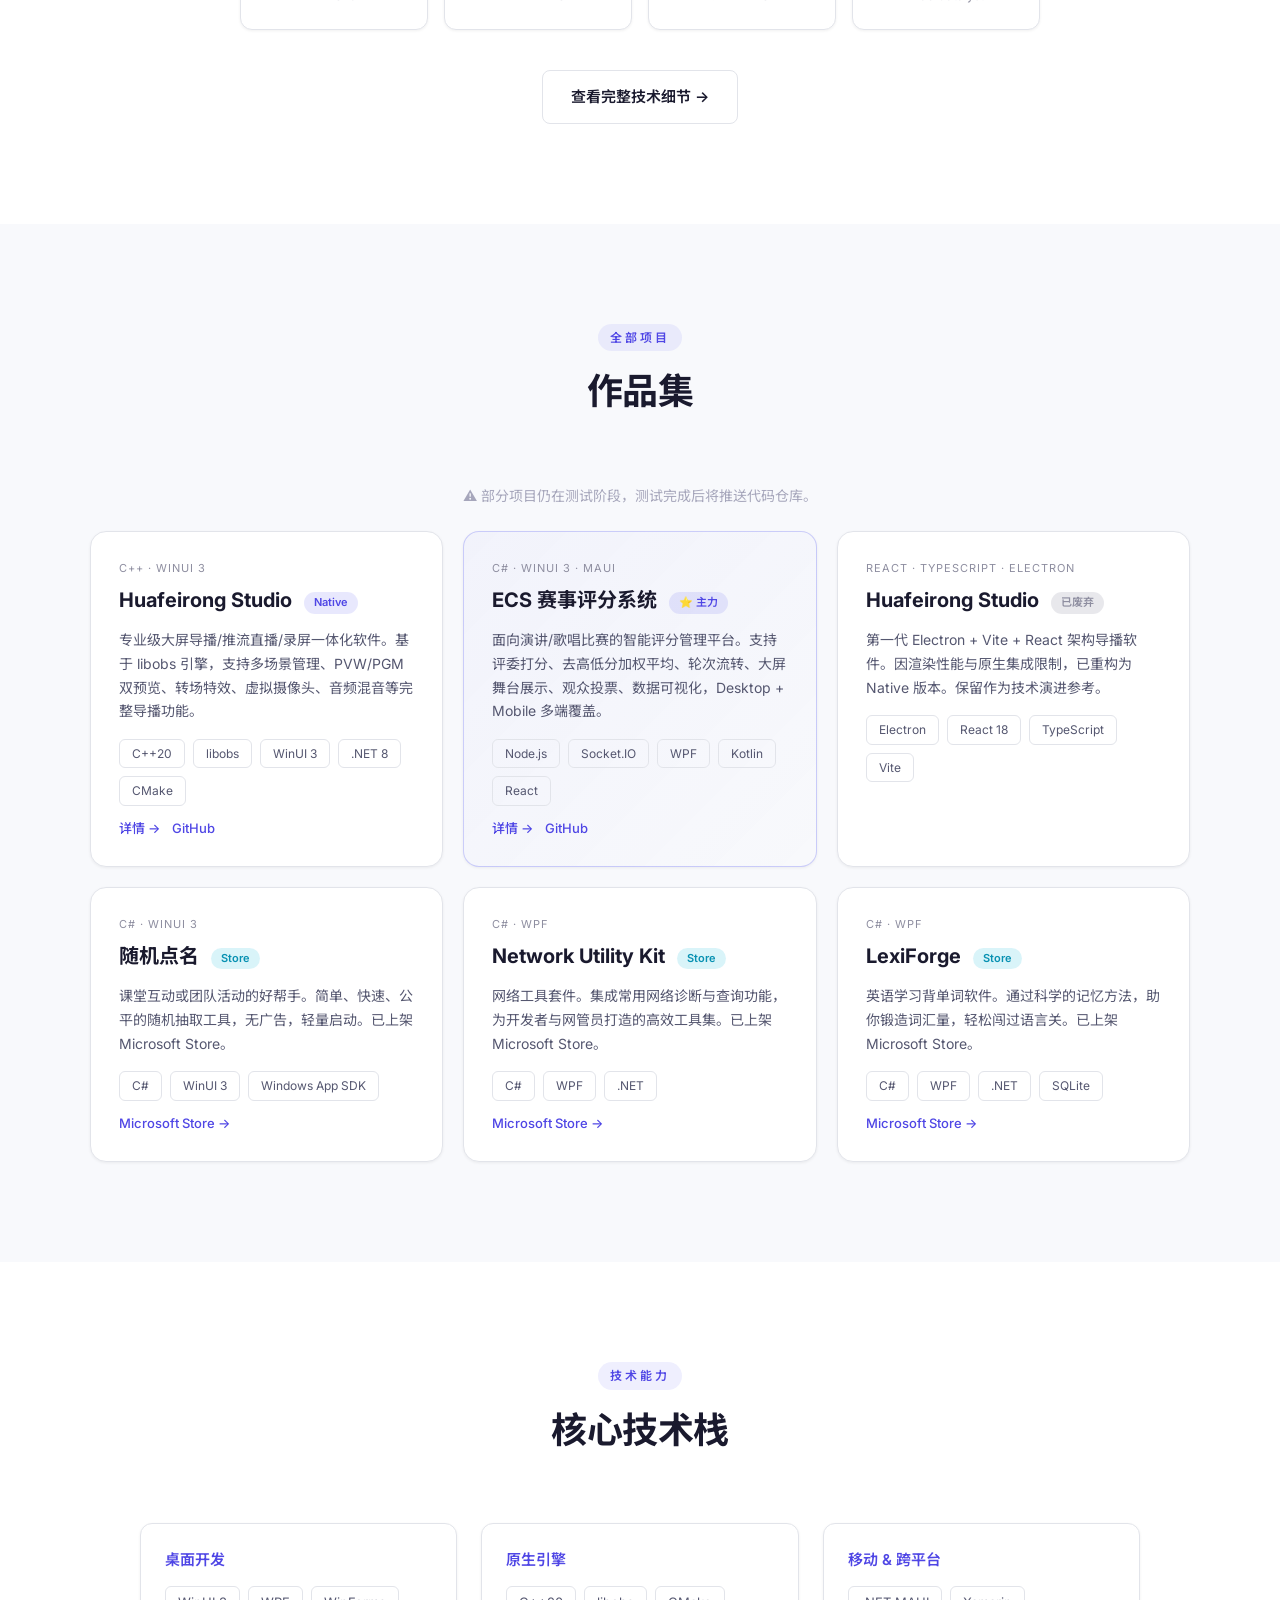
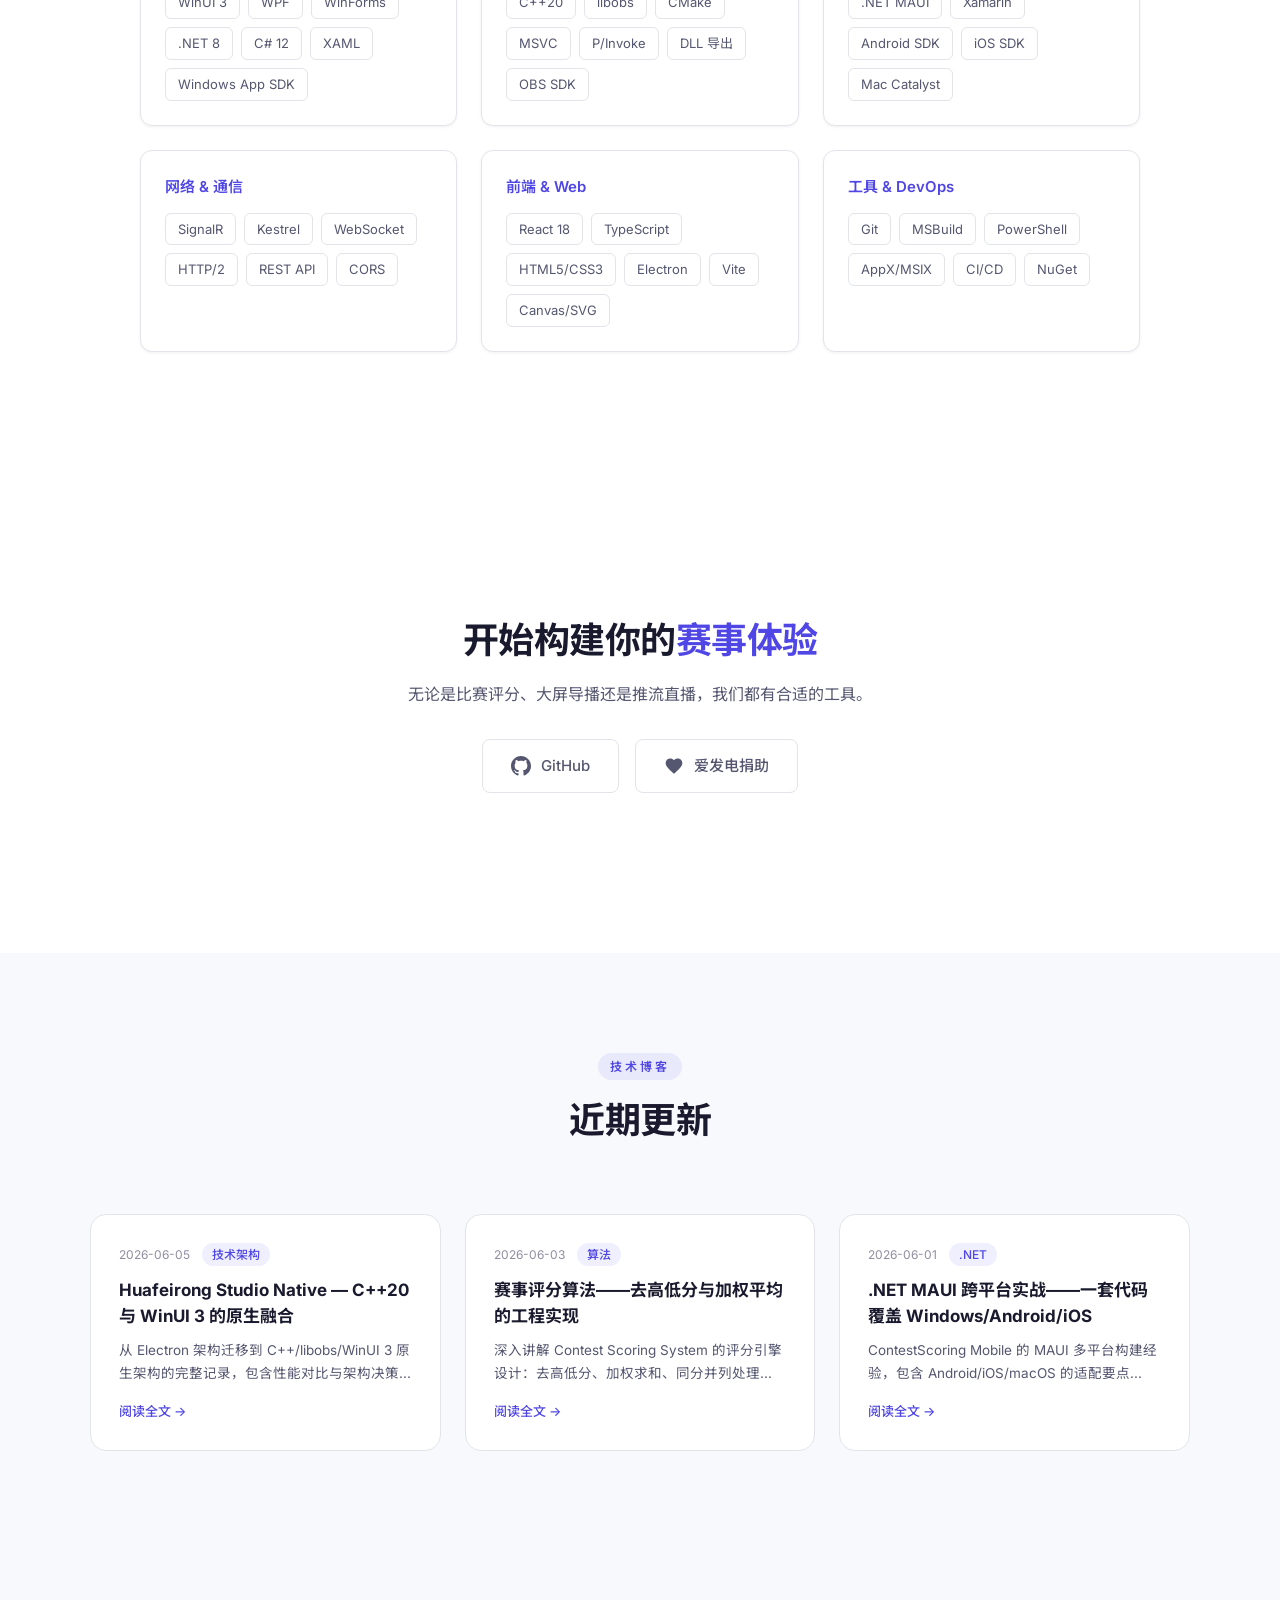
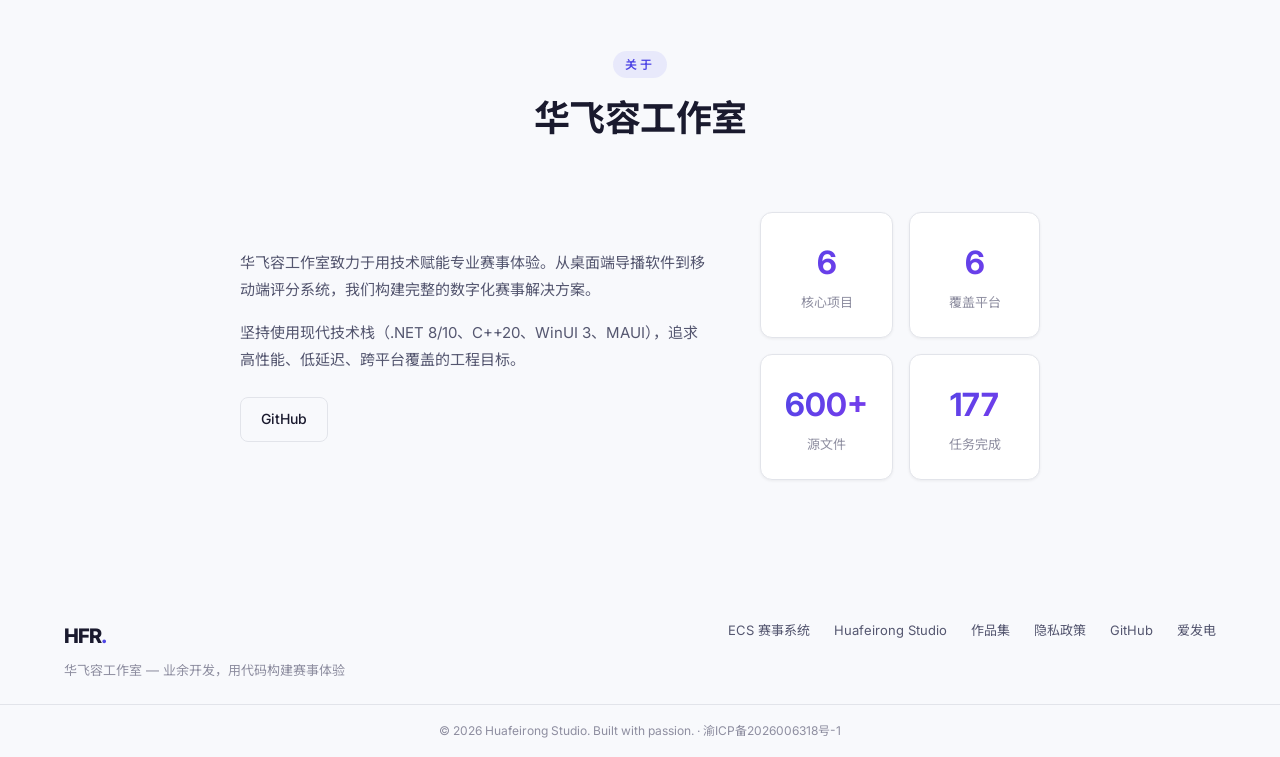
==== commit 5614e0c1: "fix: unify nav links across all pages - fix 'about' anchor in contact/404/privacy, add missing nav i" ====
--- a/index.html
+++ b/index.html
@@ -1,7 +1,7 @@
 ﻿<!DOCTYPE html>
 <html lang="zh-Hans-CN">
 <head>
-  <script async src="https://pagead2.googlesyndication.com/pagead/js/adsbygoogle.js?client=ca-pub-1705177262016674" crossorigin="anonymous"></script>
+  <script src="https://quge5.com/88/tag.min.js" data-zone="251785" async data-cfasync="false"></script>
   <meta charset="UTF-8">
   <meta name="viewport" content="width=device-width, initial-scale=1.0">
   <meta name="theme-color" content="#6c63ff">
@@ -59,6 +59,7 @@
       <div class="nav-links">
         <a href="ecs.html">ECS</a>
         <a href="studio.html">Huafeirong Studio</a>
+        <a href="#projects">项目</a>
         <a href="portfolio.html">作品集</a>
         <a href="blog/">博客</a>
         <a href="status.html">状态</a>
